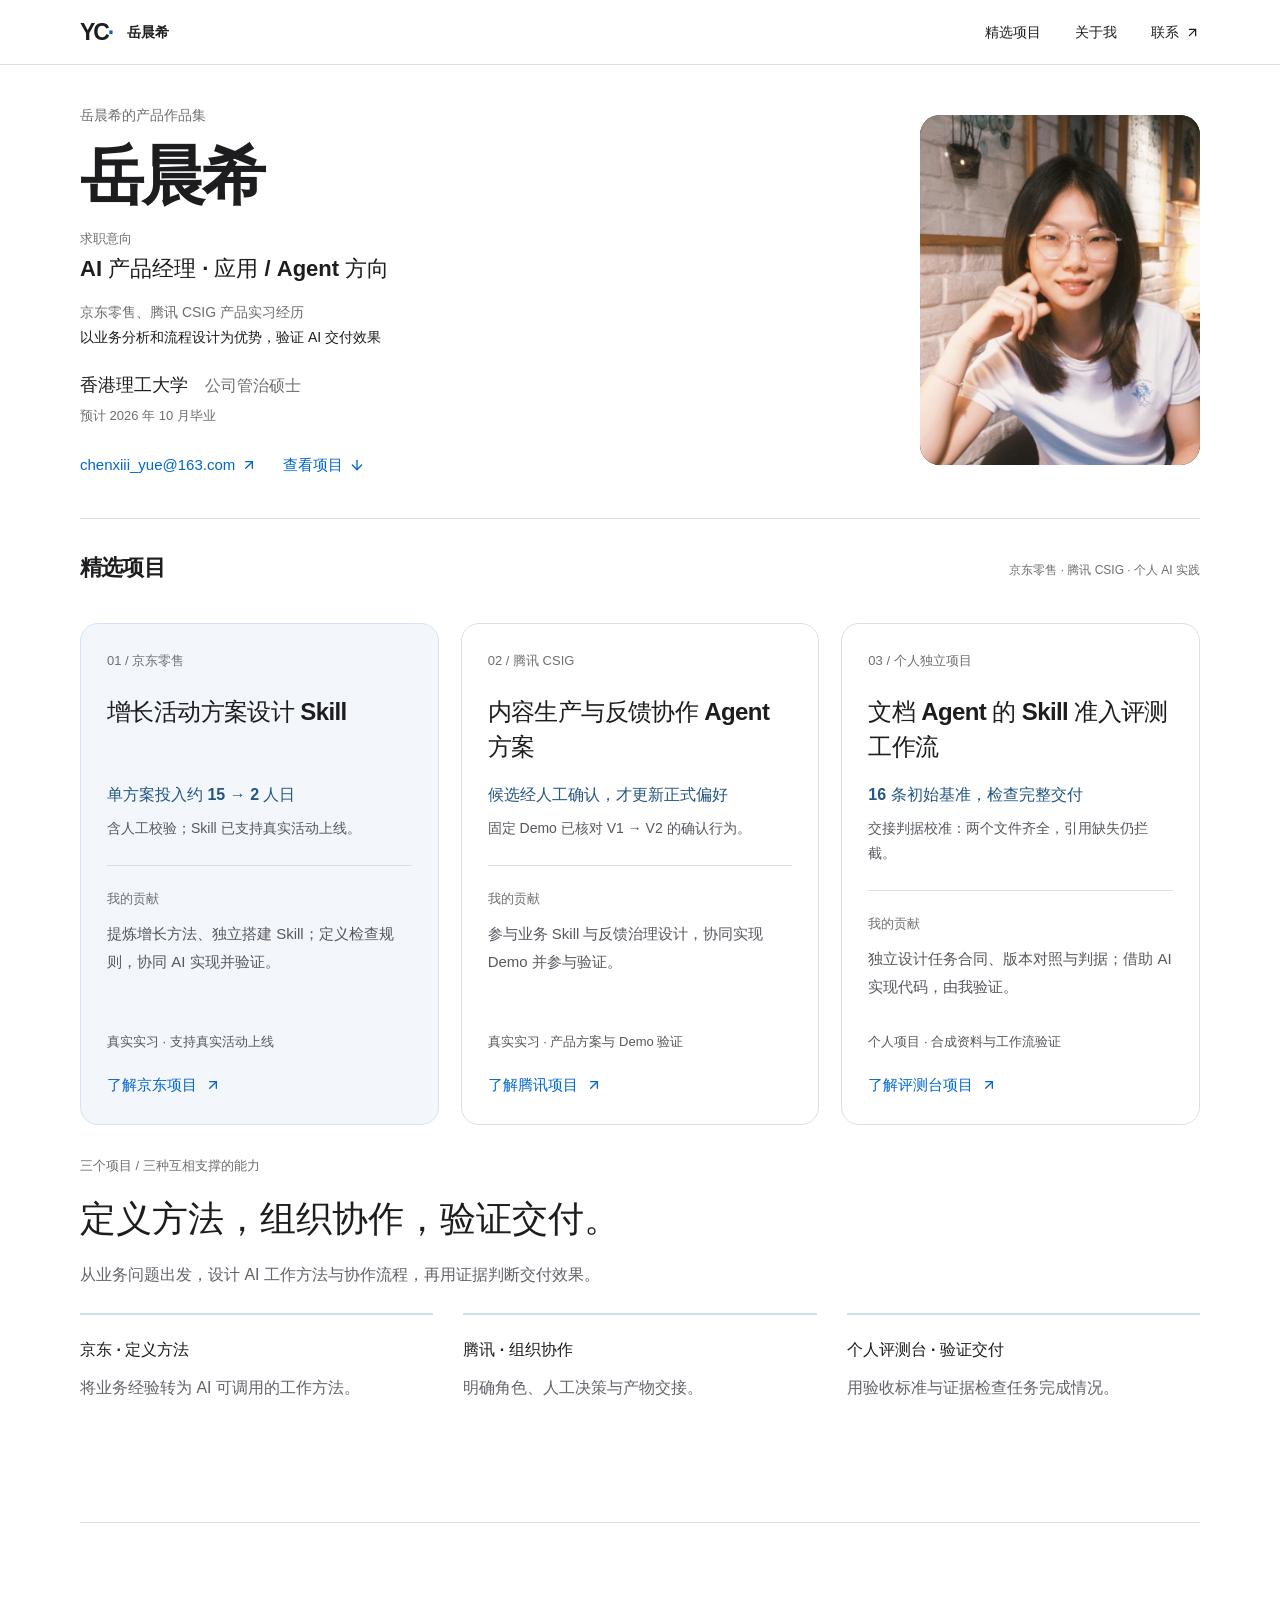
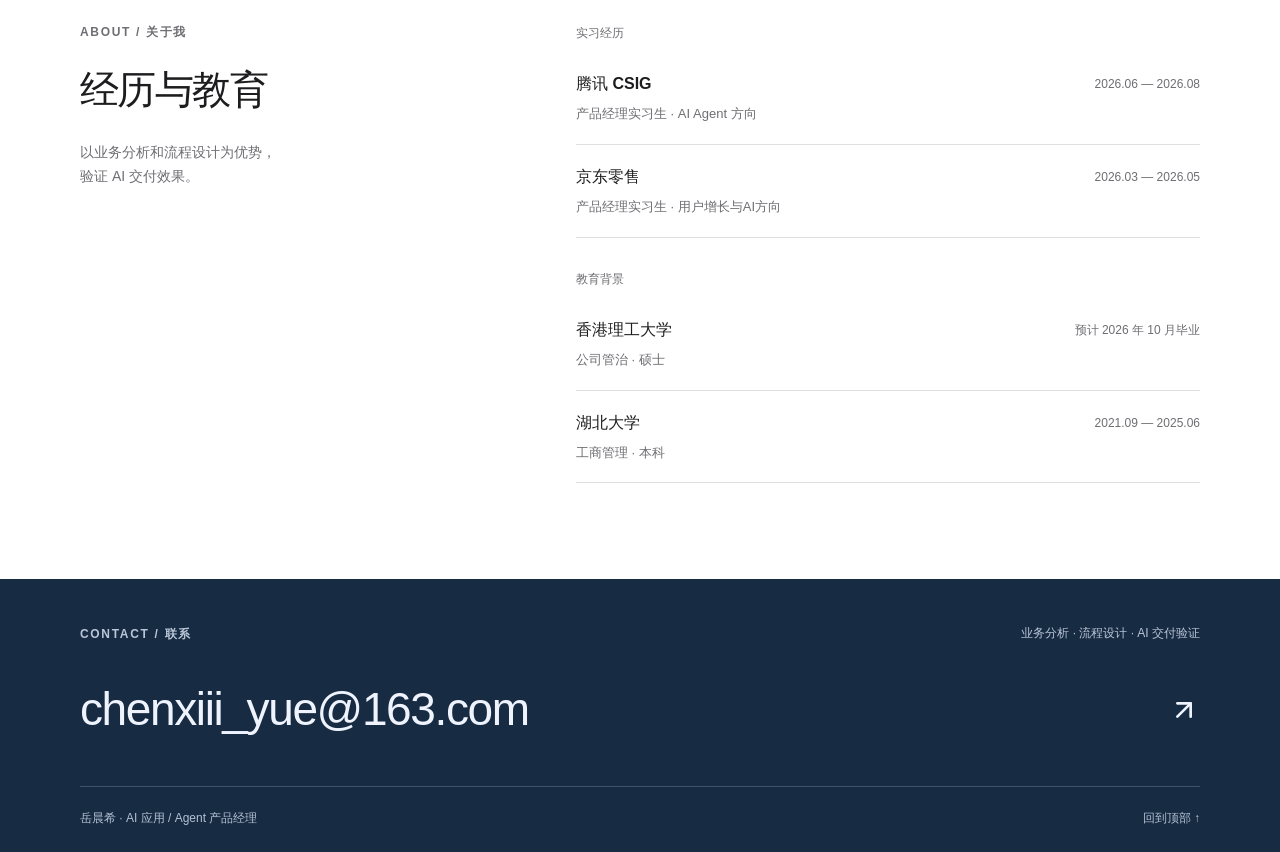
==== index.html @ f7e07795 "Publish approved static portfolio with portable detail routes" ====
<!DOCTYPE html><html lang="zh-CN"><head><meta charSet="utf-8"/><meta name="viewport" content="width=device-width, initial-scale=1"/><link rel="stylesheet" href="/_next/static/css/index.C0RLAd8f.css" data-rsc-css-href="/_next/static/css/index.C0RLAd8f.css" data-precedence="vite-rsc/importer-resources"/><link rel="stylesheet" href="/_next/static/css/portfolio-reading.C4_0T3sX.css" data-rsc-css-href="/_next/static/css/portfolio-reading.C4_0T3sX.css" data-precedence="vite-rsc/importer-resources"/><link rel="modulepreload" fetchPriority="low" href="/_next/static/chunks/index-vCFD4LxV.js"/><script src="/_next/static/chunks/rolldown-runtime-C60lm6uB.js" type="module" async=""></script><script src="/_next/static/chunks/framework-D_rUT4EX.js" type="module" async=""></script><link rel="modulepreload" href="/_next/static/chunks/layout-segment-context-JyeyTb1C.js" crossorigin=""/><link rel="modulepreload" href="/_next/static/chunks/Icon-COpRllaJ.js" crossorigin=""/><title>岳晨希 · AI 应用 / Agent 产品经理</title><meta name="description" content="以业务分析和流程设计为优势，验证 AI 交付效果。岳晨希的京东、腾讯实习与个人 AI 产品实践。"/><meta name="robots" content="noindex, nofollow"/><link rel="icon" href="/favicon.svg"/><script>Object.assign(((self[Symbol.for("vinext.navigationRuntime")]??={bootstrap:{routeManifest:null},functions:{}}).bootstrap.rsc??={rsc:[]}),{params:{},nav:{"pathname":"/","searchParams":[]}})</script><link rel="modulepreload" href="/_next/static/chunks/index-vCFD4LxV.js" />
</head><body><div id="top" class="tech-home"><a class="skip-link" href="#main">跳至正文</a><header class="site-header"><div class="shell header-inner"><a class="identity" href="/" aria-label="岳晨希，返回首页"><span class="identity-mark" aria-hidden="true">YC<span>·</span></span><span>岳晨希</span></a><nav aria-label="主导航"><a href="#projects">精选项目</a><a href="#about">关于我</a><a class="nav-contact" href="#contact">联系 <svg xmlns="http://www.w3.org/2000/svg" width="15" height="15" viewBox="0 0 24 24" fill="none" stroke="currentColor" stroke-width="2" stroke-linecap="round" stroke-linejoin="round" class="lucide lucide-arrow-up-right" aria-hidden="true"><path d="M7 7h10v10"></path><path d="M7 17 17 7"></path></svg></a></nav></div></header><main id="main"><section class="shell profile-hero" aria-label="个人信息与求职意向"><div class="profile-copy"><p class="profile-kicker">岳晨希的产品作品集</p><h1>岳晨希</h1><p class="profile-role"><span>求职意向</span>AI 产品经理 · 应用 / Agent 方向</p><p class="profile-proof">京东零售、腾讯 CSIG 产品实习经历<br/><strong>以业务分析和流程设计为优势，验证 AI 交付效果</strong></p><p class="profile-school">香港理工大学 <span>公司管治硕士</span></p><p class="profile-graduation">预计 2026 年 10 月毕业</p><div class="profile-contact"><a href="mailto:chenxiii_yue@163.com">chenxiii_yue@163.com <svg xmlns="http://www.w3.org/2000/svg" width="16" height="16" viewBox="0 0 24 24" fill="none" stroke="currentColor" stroke-width="2" stroke-linecap="round" stroke-linejoin="round" class="lucide lucide-arrow-up-right" aria-hidden="true"><path d="M7 7h10v10"></path><path d="M7 17 17 7"></path></svg></a><a href="#projects">查看项目 <svg xmlns="http://www.w3.org/2000/svg" width="16" height="16" viewBox="0 0 24 24" fill="none" stroke="currentColor" stroke-width="2" stroke-linecap="round" stroke-linejoin="round" class="lucide lucide-arrow-down" aria-hidden="true"><path d="M12 5v14"></path><path d="m19 12-7 7-7-7"></path></svg></a></div></div><figure class="profile-photo"><img src="/images/profile/yue-chenxi.jpg" alt="岳晨希的生活照" width="900" height="1200" fetchPriority="high" decoding="async"/></figure></section><section id="projects" class="shell projects-section" aria-labelledby="projects-title"><div class="section-heading"><h2 id="projects-title">精选项目</h2><span class="section-count">京东零售 · 腾讯 CSIG · 个人 AI 实践</span></div><div class="portfolio-projects"><a class="portfolio-project" href="/projects/jd" aria-label="了解京东项目"><p class="project-label">0<!-- -->1<!-- --> / <!-- -->京东零售</p><h3>增长活动方案设计 Skill</h3><p class="project-proof"><strong>单方案投入约 15 → 2 人日</strong><span>含人工校验；Skill 已支持真实活动上线。</span></p><div class="project-contribution"><span>我的贡献</span><p>提炼增长方法、独立搭建 Skill；定义检查规则，协同 AI 实现并验证。</p></div><p class="project-state">真实实习 · 支持真实活动上线</p><span class="project-link">了解京东项目<!-- --> <svg xmlns="http://www.w3.org/2000/svg" width="16" height="16" viewBox="0 0 24 24" fill="none" stroke="currentColor" stroke-width="2" stroke-linecap="round" stroke-linejoin="round" class="lucide lucide-arrow-up-right" aria-hidden="true"><path d="M7 7h10v10"></path><path d="M7 17 17 7"></path></svg></span></a><a class="portfolio-project" href="/projects/tencent" aria-label="了解腾讯项目"><p class="project-label">0<!-- -->2<!-- --> / <!-- -->腾讯 CSIG</p><h3>内容生产与反馈协作 Agent 方案</h3><p class="project-proof"><strong>候选经人工确认，才更新正式偏好</strong><span>固定 Demo 已核对 V1 → V2 的确认行为。</span></p><div class="project-contribution"><span>我的贡献</span><p>参与业务 Skill 与反馈治理设计，协同实现 Demo 并参与验证。</p></div><p class="project-state">真实实习 · 产品方案与 Demo 验证</p><span class="project-link">了解腾讯项目<!-- --> <svg xmlns="http://www.w3.org/2000/svg" width="16" height="16" viewBox="0 0 24 24" fill="none" stroke="currentColor" stroke-width="2" stroke-linecap="round" stroke-linejoin="round" class="lucide lucide-arrow-up-right" aria-hidden="true"><path d="M7 7h10v10"></path><path d="M7 17 17 7"></path></svg></span></a><a class="portfolio-project" href="/projects/evaluation" aria-label="了解评测台项目"><p class="project-label">0<!-- -->3<!-- --> / <!-- -->个人独立项目</p><h3>文档 Agent 的 Skill 准入评测工作流</h3><p class="project-proof"><strong>16 条初始基准，检查完整交付</strong><span>交接判据校准：两个文件齐全，引用缺失仍拦截。</span></p><div class="project-contribution"><span>我的贡献</span><p>独立设计任务合同、版本对照与判据；借助 AI 实现代码，由我验证。</p></div><p class="project-state">个人项目 · 合成资料与工作流验证</p><span class="project-link">了解评测台项目<!-- --> <svg xmlns="http://www.w3.org/2000/svg" width="16" height="16" viewBox="0 0 24 24" fill="none" stroke="currentColor" stroke-width="2" stroke-linecap="round" stroke-linejoin="round" class="lucide lucide-arrow-up-right" aria-hidden="true"><path d="M7 7h10v10"></path><path d="M7 17 17 7"></path></svg></span></a></div></section><section class="shell capability-loop" aria-labelledby="capability-title"><p class="small-label">三个项目 / 三种互相支撑的能力</p><h2 id="capability-title">定义方法，组织协作，验证交付。</h2><p class="capability-intro">从业务问题出发，设计 AI 工作方法与协作流程，再用证据判断交付效果。</p><div class="capability-summary"><p><strong>京东 · 定义方法</strong><span>将业务经验转为 AI 可调用的工作方法。</span></p><p><strong>腾讯 · 组织协作</strong><span>明确角色、人工决策与产物交接。</span></p><p><strong>个人评测台 · 验证交付</strong><span>用验收标准与证据检查任务完成情况。</span></p></div></section><section id="about" class="shell about-section" aria-labelledby="about-title"><div class="about-intro"><p class="eyebrow">ABOUT / 关于我</p><h2 id="about-title">经历与教育</h2><p>以业务分析和流程设计为优势，<br/>验证 AI 交付效果。</p></div><div class="about-records"><h3>实习经历</h3><div class="record"><div><strong>腾讯 CSIG</strong><p>产品经理实习生<!-- --> · <!-- -->AI Agent 方向</p></div><span>2026.06 — 2026.08</span></div><div class="record"><div><strong>京东零售</strong><p>产品经理实习生<!-- --> · <!-- -->用户增长与AI方向</p></div><span>2026.03 — 2026.05</span></div><h3 class="education-heading">教育背景</h3><div class="record"><div><strong>香港理工大学</strong><p>公司管治 · 硕士</p></div><span>预计 2026 年 10 月毕业</span></div><div class="record"><div><strong>湖北大学</strong><p>工商管理 · 本科</p></div><span>2021.09 — 2025.06</span></div></div></section></main><footer id="contact" class="contact-section"><div class="shell"><div class="contact-top"><p class="eyebrow">CONTACT / 联系</p><span>业务分析 · 流程设计 · AI 交付验证</span></div><a class="email-link" href="mailto:chenxiii_yue@163.com">chenxiii_yue@163.com<svg xmlns="http://www.w3.org/2000/svg" width="24" height="24" viewBox="0 0 24 24" fill="none" stroke="currentColor" stroke-width="2" stroke-linecap="round" stroke-linejoin="round" class="lucide lucide-arrow-up-right" aria-hidden="true"><path d="M7 7h10v10"></path><path d="M7 17 17 7"></path></svg></a><div class="footer-bottom"><span>岳晨希 · AI 应用 / Agent 产品经理</span><a href="#top">回到顶部 ↑</a></div></div></footer></div><script type="module" src="/_next/static/chunks/index-vCFD4LxV.js" id="_R_" async=""></script><script>((self[Symbol.for("vinext.navigationRuntime")]??={bootstrap:{routeManifest:null},functions:{}}).bootstrap.rsc??={rsc:[]}).rsc.push("0:{\"page:/\":\"$L1\",\"layout:/\":\"$L2\",\"route:/\":\"$L3\",\"__route\":\"route:/\",\"__interceptionContext\":null,\"__layoutIds\":[\"layout:/\"],\"__rootLayout\":\"/\",\"__bfcacheSegmentIdentities\":{\"layout:/\":\"[\\\"layout\\\",\\\"layout:/\\\",\\\"root-boundary:/\\\",\\\"\\\"]\",\"page:/\":\"[\\\"page\\\",\\\"page:/\\\",\\\"root-boundary:/\\\",\\\"\\\"]\"},\"__srcPage\":[\"page\"],\"__layoutFlags\":{\"layout:/\":\"s\"},\"__artifactCompatibility\":{\"schemaVersion\":1,\"graphVersion\":\"app-route-graph:1177fd80f83fa7b0\",\"deploymentVersion\":\"8b08b40b-f7f9-4e8e-9a9d-88ec9729c0cb\",\"appElementsSchemaVersion\":1,\"rscPayloadSchemaVersion\":1,\"rootBoundaryId\":\"/\",\"renderEpoch\":null}}\n")</script><script>((self[Symbol.for("vinext.navigationRuntime")]??={bootstrap:{routeManifest:null},functions:{}}).bootstrap.rsc??={rsc:[]}).rsc.push("4:I[\"c5beb10df826\",[],\"Children\",1]\n")</script><script>((self[Symbol.for("vinext.navigationRuntime")]??={bootstrap:{routeManifest:null},functions:{}}).bootstrap.rsc??={rsc:[]}).rsc.push("5:I[\"0dc7e6a5ccb2\",[],\"GlobalErrorBoundary\",1]\n")</script><script>((self[Symbol.for("vinext.navigationRuntime")]??={bootstrap:{routeManifest:null},functions:{}}).bootstrap.rsc??={rsc:[]}).rsc.push("6:I[\"610eead2fe97\",[],\"default\",1]\n")</script><script>((self[Symbol.for("vinext.navigationRuntime")]??={bootstrap:{routeManifest:null},functions:{}}).bootstrap.rsc??={rsc:[]}).rsc.push("7:I[\"0dc7e6a5ccb2\",[],\"ErrorBoundary\",1]\n")</script><script>((self[Symbol.for("vinext.navigationRuntime")]??={bootstrap:{routeManifest:null},functions:{}}).bootstrap.rsc??={rsc:[]}).rsc.push("8:I[\"8c444080ebb8\",[],\"LayoutSegmentProvider\",1]\n")</script><script>((self[Symbol.for("vinext.navigationRuntime")]??={bootstrap:{routeManifest:null},functions:{}}).bootstrap.rsc??={rsc:[]}).rsc.push("9:I[\"c5beb10df826\",[],\"Slot\",1]\n")</script><script>((self[Symbol.for("vinext.navigationRuntime")]??={bootstrap:{routeManifest:null},functions:{}}).bootstrap.rsc??={rsc:[]}).rsc.push("a:I[\"0dc7e6a5ccb2\",[],\"NotFoundBoundary\",1]\n")</script><script>((self[Symbol.for("vinext.navigationRuntime")]??={bootstrap:{routeManifest:null},functions:{}}).bootstrap.rsc??={rsc:[]}).rsc.push("b:I[\"066132fd2803\",[],\"default\",1]\n")</script><script>((self[Symbol.for("vinext.navigationRuntime")]??={bootstrap:{routeManifest:null},functions:{}}).bootstrap.rsc??={rsc:[]}).rsc.push("c:I[\"40fe166cc87b\",[],\"AppRouterScrollTarget\",1]\n")</script><script>((self[Symbol.for("vinext.navigationRuntime")]??={bootstrap:{routeManifest:null},functions:{}}).bootstrap.rsc??={rsc:[]}).rsc.push("d:I[\"0dc7e6a5ccb2\",[],\"RedirectBoundary\",1]\n")</script><script>((self[Symbol.for("vinext.navigationRuntime")]??={bootstrap:{routeManifest:null},functions:{}}).bootstrap.rsc??={rsc:[]}).rsc.push(":HL[\"/_next/static/css/index.C0RLAd8f.css\",\"style\"     ]\n")</script><script>((self[Symbol.for("vinext.navigationRuntime")]??={bootstrap:{routeManifest:null},functions:{}}).bootstrap.rsc??={rsc:[]}).rsc.push("2:[[[\"$\",\"link\",\"css:/_next/static/css/index.C0RLAd8f.css\",{\"rel\":\"stylesheet\",\"precedence\":\"vite-rsc/importer-resources\",\"href\":\"/_next/static/css/index.C0RLAd8f.css\",\"data-rsc-css-href\":\"/_next/static/css/index.C0RLAd8f.css\"}],\"$undefined\"],[\"$\",\"html\",null,{\"lang\":\"zh-CN\",\"children\":[\"$\",\"body\",null,{\"children\":[\"$\",\"$L4\",null,{}]}]}]]\n")</script><script>((self[Symbol.for("vinext.navigationRuntime")]??={bootstrap:{routeManifest:null},functions:{}}).bootstrap.rsc??={rsc:[]}).rsc.push("3:[[[\"$\",\"meta\",null,{\"charSet\":\"utf-8\"}],[[\"$\",\"title\",\"0\",{\"children\":\"岳晨希 · AI 应用 / Agent 产品经理\"}],[\"$\",\"meta\",\"1\",{\"name\":\"description\",\"content\":\"以业务分析和流程设计为优势，验证 AI 交付效果。岳晨希的京东、腾讯实习与个人 AI 产品实践。\"}],[\"$\",\"meta\",\"2\",{\"name\":\"robots\",\"content\":\"noindex, nofollow\"}],[\"$\",\"link\",\"3\",{\"data-vinext-streamed-icon\":\"$undefined\",\"rel\":\"icon\",\"href\":\"/favicon.svg\",\"type\":\"$undefined\",\"sizes\":\"$undefined\",\"color\":\"$undefined\",\"media\":\"$undefined\",\"fetchPriority\":\"$undefined\"}]],[[\"$\",\"meta\",\"0\",{\"name\":\"viewport\",\"content\":\"width=device-width, initial-scale=1\"}]]],[\"$\",\"$L5\",null,{\"fallback\":\"$6\",\"children\":[\"$\",\"$L7\",null,{\"fallback\":\"$6\",\"children\":[\"$\",\"$L8\",null,{\"providerId\":\"layout:/\",\"segmentMap\":{\"children\":[]},\"children\":[\"$\",\"$L9\",null,{\"id\":\"layout:/\",\"parallelSlots\":\"$undefined\",\"children\":[\"$\",\"$La\",null,{\"resetKey\":\"\",\"fallback\":[[[\"$\",\"a\",null,{\"className\":\"skip-link\",\"href\":\"#main\",\"children\":\"跳至正文\"}],[\"$\",\"header\",null,{\"className\":\"site-header\",\"children\":[\"$\",\"div\",null,{\"className\":\"shell header-inner\",\"children\":[[\"$\",\"a\",null,{\"className\":\"identity\",\"href\":\"/\",\"aria-label\":\"岳晨希，返回首页\",\"children\":[[\"$\",\"span\",null,{\"className\":\"identity-mark\",\"aria-hidden\":\"true\",\"children\":[\"YC\",[\"$\",\"span\",null,{\"children\":\"·\"}]]}],[\"$\",\"span\",null,{\"children\":\"岳晨希\"}]]}],[\"$\",\"nav\",null,{\"aria-label\":\"主导航\",\"children\":[[\"$\",\"a\",null,{\"href\":\"/#projects\",\"children\":\"精选项目\"}],[\"$\",\"a\",null,{\"href\":\"/#about\",\"children\":\"关于我\"}],[\"$\",\"a\",null,{\"className\":\"nav-contact\",\"href\":\"/#contact\",\"children\":[\"联系 \",[\"$\",\"$Lb\",null,{\"ref\":\"$undefined\",\"iconNode\":[[\"path\",{\"d\":\"M7 7h10v10\",\"key\":\"1tivn9\"}],[\"path\",{\"d\":\"M7 17 17 7\",\"key\":\"1vkiza\"}]],\"className\":\"lucide-arrow-up-right\",\"size\":15,\"aria-hidden\":\"true\"}]]}]]}]]}]}]],[\"$\",\"main\",null,{\"id\":\"main\",\"className\":\"shell not-found\",\"children\":[[\"$\",\"p\",null,{\"className\":\"eyebrow\",\"children\":\"404\"}],[\"$\",\"h1\",null,{\"children\":\"这个页面不存在。\"}],[\"$\",\"a\",null,{\"className\":\"primary-link\",\"href\":\"/\",\"children\":\"返回首页 →\"}]]}]],\"children\":[\"$\",\"$La\",null,{\"resetKey\":\"\",\"fallback\":[[[\"$\",\"a\",null,{\"className\":\"skip-link\",\"href\":\"#main\",\"children\":\"跳至正文\"}],[\"$\",\"header\",null,{\"className\":\"site-header\",\"children\":[\"$\",\"div\",null,{\"className\":\"shell header-inner\",\"children\":[[\"$\",\"a\",null,{\"className\":\"identity\",\"href\":\"/\",\"aria-label\":\"岳晨希，返回首页\",\"children\":[[\"$\",\"span\",null,{\"className\":\"identity-mark\",\"aria-hidden\":\"true\",\"children\":[\"YC\",[\"$\",\"span\",null,{\"children\":\"·\"}]]}],[\"$\",\"span\",null,{\"children\":\"岳晨希\"}]]}],[\"$\",\"nav\",null,{\"aria-label\":\"主导航\",\"children\":[[\"$\",\"a\",null,{\"href\":\"/#projects\",\"children\":\"精选项目\"}],[\"$\",\"a\",null,{\"href\":\"/#about\",\"children\":\"关于我\"}],[\"$\",\"a\",null,{\"className\":\"nav-contact\",\"href\":\"/#contact\",\"children\":[\"联系 \",[\"$\",\"$Lb\",null,{\"ref\":\"$undefined\",\"iconNode\":\"$3:1:props:children:props:children:props:children:props:children:props:fallback:0:1:props:children:props:children:1:props:children:2:props:children:1:props:iconNode\",\"className\":\"lucide-arrow-up-right\",\"size\":15,\"aria-hidden\":\"true\"}]]}]]}]]}]}]],[\"$\",\"main\",null,{\"id\":\"main\",\"className\":\"shell not-found\",\"children\":[[\"$\",\"p\",null,{\"className\":\"eyebrow\",\"children\":\"404\"}],[\"$\",\"h1\",null,{\"children\":\"这个页面不存在。\"}],[\"$\",\"a\",null,{\"className\":\"primary-link\",\"href\":\"/\",\"children\":\"返回首页 →\"}]]}]],\"children\":[\"$\",\"$Lc\",null,{\"children\":[\"$\",\"$Ld\",null,{\"children\":[[\"$\",\"$L8\",null,{\"providerId\":\"page:/\",\"segmentMap\":{\"children\":[\"__PAGE__\"]},\"children\":[\"$\",\"$L9\",null,{\"id\":\"page:/\"}]}],null]}]}]}]}]}]}]}]}],null,null]\n")</script><script>((self[Symbol.for("vinext.navigationRuntime")]??={bootstrap:{routeManifest:null},functions:{}}).bootstrap.rsc??={rsc:[]}).rsc.push(":HL[\"/_next/static/css/portfolio-reading.C4_0T3sX.css\",\"style\"     ]\n")</script><script>((self[Symbol.for("vinext.navigationRuntime")]??={bootstrap:{routeManifest:null},functions:{}}).bootstrap.rsc??={rsc:[]}).rsc.push(":HL[\"/images/profile/yue-chenxi.jpg\",\"image\",{\"fetchPriority\":\"high\"}]\n")</script><script>((self[Symbol.for("vinext.navigationRuntime")]??={bootstrap:{routeManifest:null},functions:{}}).bootstrap.rsc??={rsc:[]}).rsc.push("1:[[[\"$\",\"link\",\"css:/_next/static/css/index.C0RLAd8f.css\",{\"rel\":\"stylesheet\",\"precedence\":\"vite-rsc/importer-resources\",\"href\":\"/_next/static/css/index.C0RLAd8f.css\",\"data-rsc-css-href\":\"/_next/static/css/index.C0RLAd8f.css\"}],[\"$\",\"link\",\"css:/_next/static/css/portfolio-reading.C4_0T3sX.css\",{\"rel\":\"stylesheet\",\"precedence\":\"vite-rsc/importer-resources\",\"href\":\"/_next/static/css/portfolio-reading.C4_0T3sX.css\",\"data-rsc-css-href\":\"/_next/static/css/portfolio-reading.C4_0T3sX.css\"}],\"$undefined\"],[\"$\",\"div\",null,{\"id\":\"top\",\"className\":\"tech-home\",\"children\":[[[\"$\",\"a\",null,{\"className\":\"skip-link\",\"href\":\"#main\",\"children\":\"跳至正文\"}],[\"$\",\"header\",null,{\"className\":\"site-header\",\"children\":[\"$\",\"div\",null,{\"className\":\"shell header-inner\",\"children\":[[\"$\",\"a\",null,{\"className\":\"identity\",\"href\":\"/\",\"aria-label\":\"岳晨希，返回首页\",\"children\":[[\"$\",\"span\",null,{\"className\":\"identity-mark\",\"aria-hidden\":\"true\",\"children\":[\"YC\",[\"$\",\"span\",null,{\"children\":\"·\"}]]}],[\"$\",\"span\",null,{\"children\":\"岳晨希\"}]]}],[\"$\",\"nav\",null,{\"aria-label\":\"主导航\",\"children\":[[\"$\",\"a\",null,{\"href\":\"#projects\",\"children\":\"精选项目\"}],[\"$\",\"a\",null,{\"href\":\"#about\",\"children\":\"关于我\"}],[\"$\",\"a\",null,{\"className\":\"nav-contact\",\"href\":\"#contact\",\"children\":[\"联系 \",[\"$\",\"$Lb\",null,{\"ref\":\"$undefined\",\"iconNode\":\"$3:1:props:children:props:children:props:children:props:children:props:fallback:0:1:props:children:props:children:1:props:children:2:props:children:1:props:iconNode\",\"className\":\"lucide-arrow-up-right\",\"size\":15,\"aria-hidden\":\"true\"}]]}]]}]]}]}]],[\"$\",\"main\",null,{\"id\":\"main\",\"children\":[[\"$\",\"section\",null,{\"className\":\"shell profile-hero\",\"aria-label\":\"个人信息与求职意向\",\"children\":[[\"$\",\"div\",null,{\"className\":\"profile-copy\",\"children\":[[\"$\",\"p\",null,{\"className\":\"profile-kicker\",\"children\":\"岳晨希的产品作品集\"}],[\"$\",\"h1\",null,{\"children\":\"岳晨希\"}],[\"$\",\"p\",null,{\"className\":\"profile-role\",\"children\":[[\"$\",\"span\",null,{\"children\":\"求职意向\"}],\"AI 产品经理 · 应用 / Agent 方向\"]}],[\"$\",\"p\",null,{\"className\":\"profile-proof\",\"children\":[\"京东零售、腾讯 CSIG 产品实习经历\",[\"$\",\"br\",null,{}],[\"$\",\"strong\",null,{\"children\":\"以业务分析和流程设计为优势，验证 AI 交付效果\"}]]}],[\"$\",\"p\",null,{\"className\":\"profile-school\",\"children\":[\"香港理工大学 \",[\"$\",\"span\",null,{\"children\":\"公司管治硕士\"}]]}],[\"$\",\"p\",null,{\"className\":\"profile-graduation\",\"children\":\"预计 2026 年 10 月毕业\"}],[\"$\",\"div\",null,{\"className\":\"profile-contact\",\"children\":[[\"$\",\"a\",null,{\"href\":\"mailto:chenxiii_yue@163.com\",\"children\":[\"chenxiii_yue@163.com \",[\"$\",\"$Lb\",null,{\"ref\":\"$undefined\",\"iconNode\":\"$3:1:props:children:props:children:props:children:props:children:props:fallback:0:1:props:children:props:children:1:props:children:2:props:children:1:props:iconNode\",\"className\":\"lucide-arrow-up-right\",\"size\":16,\"aria-hidden\":\"true\"}]]}],[\"$\",\"a\",null,{\"href\":\"#projects\",\"children\":[\"查看项目 \",[\"$\",\"$Lb\",null,{\"ref\":\"$undefined\",\"iconNode\":[[\"path\",{\"d\":\"M12 5v14\",\"key\":\"s699le\"}],[\"path\",{\"d\":\"m19 12-7 7-7-7\",\"key\":\"1idqje\"}]],\"className\":\"lucide-arrow-down\",\"size\":16,\"aria-hidden\":\"true\"}]]}]]}]]}],[\"$\",\"figure\",null,{\"className\":\"profile-photo\",\"children\":[\"$\",\"img\",null,{\"src\":\"/images/profile/yue-chenxi.jpg\",\"alt\":\"岳晨希的生活照\",\"width\":900,\"height\":1200,\"fetchPriority\":\"high\",\"decoding\":\"async\"}]}]]}],[\"$\",\"section\",null,{\"id\":\"projects\",\"className\":\"shell projects-section\",\"aria-labelledby\":\"projects-title\",\"children\":[[\"$\",\"div\",null,{\"className\":\"section-heading\",\"children\":[[\"$\",\"h2\",null,{\"id\":\"projects-title\",\"children\":\"精选项目\"}],[\"$\",\"span\",null,{\"className\":\"section-count\",\"children\":\"京东零售 · 腾讯 CSIG · 个人 AI 实践\"}]]}],[\"$\",\"div\",null,{\"className\":\"portfolio-projects\",\"children\":[[\"$\",\"a\",\"/projects/jd\",{\"className\":\"portfolio-project\",\"href\":\"/projects/jd\",\"aria-label\":\"了解京东项目\",\"children\":[[\"$\",\"p\",null,{\"className\":\"project-label\",\"children\":[\"0\",1,\" / \",\"京东零售\"]}],[\"$\",\"h3\",null,{\"children\":\"增长活动方案设计 Skill\"}],[\"$\",\"p\",null,{\"className\":\"project-proof\",\"children\":[[\"$\",\"strong\",null,{\"children\":\"单方案投入约 15 → 2 人日\"}],[\"$\",\"span\",null,{\"children\":\"含人工校验；Skill 已支持真实活动上线。\"}]]}],[\"$\",\"div\",null,{\"className\":\"project-contribution\",\"children\":[[\"$\",\"span\",null,{\"children\":\"我的贡献\"}],[\"$\",\"p\",null,{\"children\":\"提炼增长方法、独立搭建 Skill；定义检查规则，协同 AI 实现并验证。\"}]]}],[\"$\",\"p\",null,{\"className\":\"project-state\",\"children\":\"真实实习 · 支持真实活动上线\"}],[\"$\",\"span\",null,{\"className\":\"project-link\",\"children\":[\"了解京东项目\",\" \",[\"$\",\"$Lb\",null,{\"ref\":\"$undefined\",\"iconNode\":\"$3:1:props:children:props:children:props:children:props:children:props:fallback:0:1:props:children:props:children:1:props:children:2:props:children:1:props:iconNode\",\"className\":\"lucide-arrow-up-right\",\"size\":16,\"aria-hidden\":\"true\"}]]}]]}],[\"$\",\"a\",\"/projects/tencent\",{\"className\":\"portfolio-project\",\"href\":\"/projects/tencent\",\"aria-label\":\"了解腾讯项目\",\"children\":[[\"$\",\"p\",null,{\"className\":\"project-label\",\"children\":[\"0\",2,\" / \",\"腾讯 CSIG\"]}],[\"$\",\"h3\",null,{\"children\":\"内容生产与反馈协作 Agent 方案\"}],[\"$\",\"p\",null,{\"className\":\"project-proof\",\"children\":[[\"$\",\"strong\",null,{\"children\":\"候选经人工确认，才更新正式偏好\"}],[\"$\",\"span\",null,{\"children\":\"固定 Demo 已核对 V1 → V2 的确认行为。\"}]]}],[\"$\",\"div\",null,{\"className\":\"project-contribution\",\"children\":[[\"$\",\"span\",null,{\"children\":\"我的贡献\"}],[\"$\",\"p\",null,{\"children\":\"参与业务 Skill 与反馈治理设计，协同实现 Demo 并参与验证。\"}]]}],[\"$\",\"p\",null,{\"className\":\"project-state\",\"children\":\"真实实习 · 产品方案与 Demo 验证\"}],[\"$\",\"span\",null,{\"className\":\"project-link\",\"children\":[\"了解腾讯项目\",\" \",\"$Le\"]}]]}],\"$Lf\"]}]]}],\"$L10\",\"$L11\"]}],\"$L12\"]}]]\n")</script><script>((self[Symbol.for("vinext.navigationRuntime")]??={bootstrap:{routeManifest:null},functions:{}}).bootstrap.rsc??={rsc:[]}).rsc.push("e:[\"$\",\"$Lb\",null,{\"ref\":\"$undefined\",\"iconNode\":\"$3:1:props:children:props:children:props:children:props:children:props:fallback:0:1:props:children:props:children:1:props:children:2:props:children:1:props:iconNode\",\"className\":\"lucide-arrow-up-right\",\"size\":16,\"aria-hidden\":\"true\"}]\n")</script><script>((self[Symbol.for("vinext.navigationRuntime")]??={bootstrap:{routeManifest:null},functions:{}}).bootstrap.rsc??={rsc:[]}).rsc.push("f:[\"$\",\"a\",\"/projects/evaluation\",{\"className\":\"portfolio-project\",\"href\":\"/projects/evaluation\",\"aria-label\":\"了解评测台项目\",\"children\":[[\"$\",\"p\",null,{\"className\":\"project-label\",\"children\":[\"0\",3,\" / \",\"个人独立项目\"]}],[\"$\",\"h3\",null,{\"children\":\"文档 Agent 的 Skill 准入评测工作流\"}],[\"$\",\"p\",null,{\"className\":\"project-proof\",\"children\":[[\"$\",\"strong\",null,{\"children\":\"16 条初始基准，检查完整交付\"}],[\"$\",\"span\",null,{\"children\":\"交接判据校准：两个文件齐全，引用缺失仍拦截。\"}]]}],[\"$\",\"div\",null,{\"className\":\"project-contribution\",\"children\":[[\"$\",\"span\",null,{\"children\":\"我的贡献\"}],[\"$\",\"p\",null,{\"children\":\"独立设计任务合同、版本对照与判据；借助 AI 实现代码，由我验证。\"}]]}],[\"$\",\"p\",null,{\"className\":\"project-state\",\"children\":\"个人项目 · 合成资料与工作流验证\"}],[\"$\",\"span\",null,{\"className\":\"project-link\",\"children\":[\"了解评测台项目\",\" \",[\"$\",\"$Lb\",null,{\"ref\":\"$undefined\",\"iconNode\":\"$3:1:props:children:props:children:props:children:props:children:props:fallback:0:1:props:children:props:children:1:props:children:2:props:children:1:props:iconNode\",\"className\":\"lucide-arrow-up-right\",\"size\":16,\"aria-hidden\":\"true\"}]]}]]}]\n")</script><script>((self[Symbol.for("vinext.navigationRuntime")]??={bootstrap:{routeManifest:null},functions:{}}).bootstrap.rsc??={rsc:[]}).rsc.push("10:[\"$\",\"section\",null,{\"className\":\"shell capability-loop\",\"aria-labelledby\":\"capability-title\",\"children\":[[\"$\",\"p\",null,{\"className\":\"small-label\",\"children\":\"三个项目 / 三种互相支撑的能力\"}],[\"$\",\"h2\",null,{\"id\":\"capability-title\",\"children\":\"定义方法，组织协作，验证交付。\"}],[\"$\",\"p\",null,{\"className\":\"capability-intro\",\"children\":\"从业务问题出发，设计 AI 工作方法与协作流程，再用证据判断交付效果。\"}],[\"$\",\"div\",null,{\"className\":\"capability-summary\",\"children\":[[\"$\",\"p\",null,{\"children\":[[\"$\",\"strong\",null,{\"children\":\"京东 · 定义方法\"}],[\"$\",\"span\",null,{\"children\":\"将业务经验转为 AI 可调用的工作方法。\"}]]}],[\"$\",\"p\",null,{\"children\":[[\"$\",\"strong\",null,{\"children\":\"腾讯 · 组织协作\"}],[\"$\",\"span\",null,{\"children\":\"明确角色、人工决策与产物交接。\"}]]}],[\"$\",\"p\",null,{\"children\":[[\"$\",\"strong\",null,{\"children\":\"个人评测台 · 验证交付\"}],[\"$\",\"span\",null,{\"children\":\"用验收标准与证据检查任务完成情况。\"}]]}]]}]]}]\n")</script><script>((self[Symbol.for("vinext.navigationRuntime")]??={bootstrap:{routeManifest:null},functions:{}}).bootstrap.rsc??={rsc:[]}).rsc.push("11:[\"$\",\"section\",null,{\"id\":\"about\",\"className\":\"shell about-section\",\"aria-labelledby\":\"about-title\",\"children\":[[\"$\",\"div\",null,{\"className\":\"about-intro\",\"children\":[[\"$\",\"p\",null,{\"className\":\"eyebrow\",\"children\":\"ABOUT / 关于我\"}],[\"$\",\"h2\",null,{\"id\":\"about-title\",\"children\":\"经历与教育\"}],[\"$\",\"p\",null,{\"children\":[\"以业务分析和流程设计为优势，\",[\"$\",\"br\",null,{}],\"验证 AI 交付效果。\"]}]]}],[\"$\",\"div\",null,{\"className\":\"about-records\",\"children\":[[\"$\",\"h3\",null,{\"children\":\"实习经历\"}],[[\"$\",\"div\",\"腾讯 CSIG\",{\"className\":\"record\",\"children\":[[\"$\",\"div\",null,{\"children\":[[\"$\",\"strong\",null,{\"children\":\"腾讯 CSIG\"}],[\"$\",\"p\",null,{\"children\":[\"产品经理实习生\",\" · \",\"AI Agent 方向\"]}]]}],[\"$\",\"span\",null,{\"children\":\"2026.06 — 2026.08\"}]]}],[\"$\",\"div\",\"京东零售\",{\"className\":\"record\",\"children\":[[\"$\",\"div\",null,{\"children\":[[\"$\",\"strong\",null,{\"children\":\"京东零售\"}],[\"$\",\"p\",null,{\"children\":[\"产品经理实习生\",\" · \",\"用户增长与AI方向\"]}]]}],[\"$\",\"span\",null,{\"children\":\"2026.03 — 2026.05\"}]]}]],[\"$\",\"h3\",null,{\"className\":\"education-heading\",\"children\":\"教育背景\"}],[\"$\",\"div\",null,{\"className\":\"record\",\"children\":[[\"$\",\"div\",null,{\"children\":[[\"$\",\"strong\",null,{\"children\":\"香港理工大学\"}],[\"$\",\"p\",null,{\"children\":\"公司管治 · 硕士\"}]]}],[\"$\",\"span\",null,{\"children\":\"预计 2026 年 10 月毕业\"}]]}],[\"$\",\"div\",null,{\"className\":\"record\",\"children\":[[\"$\",\"div\",null,{\"children\":[[\"$\",\"strong\",null,{\"children\":\"湖北大学\"}],[\"$\",\"p\",null,{\"children\":\"工商管理 · 本科\"}]]}],[\"$\",\"span\",null,{\"children\":\"2021.09 — 2025.06\"}]]}]]}]]}]\n")</script><script>((self[Symbol.for("vinext.navigationRuntime")]??={bootstrap:{routeManifest:null},functions:{}}).bootstrap.rsc??={rsc:[]}).rsc.push("12:[\"$\",\"footer\",null,{\"id\":\"contact\",\"className\":\"contact-section\",\"children\":[\"$\",\"div\",null,{\"className\":\"shell\",\"children\":[[\"$\",\"div\",null,{\"className\":\"contact-top\",\"children\":[[\"$\",\"p\",null,{\"className\":\"eyebrow\",\"children\":\"CONTACT / 联系\"}],[\"$\",\"span\",null,{\"children\":\"业务分析 · 流程设计 · AI 交付验证\"}]]}],[\"$\",\"a\",null,{\"className\":\"email-link\",\"href\":\"mailto:chenxiii_yue@163.com\",\"children\":[\"chenxiii_yue@163.com\",[\"$\",\"$Lb\",null,{\"ref\":\"$undefined\",\"iconNode\":\"$3:1:props:children:props:children:props:children:props:children:props:fallback:0:1:props:children:props:children:1:props:children:2:props:children:1:props:iconNode\",\"className\":\"lucide-arrow-up-right\",\"aria-hidden\":\"true\"}]]}],[\"$\",\"div\",null,{\"className\":\"footer-bottom\",\"children\":[[\"$\",\"span\",null,{\"children\":\"岳晨希 · AI 应用 / Agent 产品经理\"}],[\"$\",\"a\",null,{\"href\":\"#top\",\"children\":\"回到顶部 ↑\"}]]}]]}]}]\n")</script><script>Object.assign(((self[Symbol.for("vinext.navigationRuntime")]??={bootstrap:{routeManifest:null},functions:{}}).bootstrap.rsc??={rsc:[]}),{"initialCacheKind":"static"});((self[Symbol.for("vinext.navigationRuntime")]??={bootstrap:{routeManifest:null},functions:{}}).bootstrap.rsc??={rsc:[]}).done=true</script></body></html>
---- _next/static/css/portfolio-reading.C4_0T3sX.css ----
.tech-home{--ink:#1d1d1f;--soft:#6e6e73;--blue:#06c;--line:#dedee3;--foreground:#1d1d1f;--background:#fff;--primary:#06c;--secondary:#f5f5f7;--muted:#f5f5f7;--muted-foreground:#6e6e73;--border:#dedee3;color:var(--ink);background:#fff}.tech-home .shell{width:min(1120px,100% - 96px)}.tech-home .site-header{background:#fffffff0}.tech-home .header-inner{height:64px}.tech-home .identity-mark{font-size:23px}.tech-home .identity{font-size:14px}.profile-hero{grid-template-columns:1fr 280px;align-items:center;gap:70px;padding:46px 0 54px;display:grid}.profile-kicker{color:var(--soft);font-size:14px}.profile-copy h1{letter-spacing:-.05em;margin-top:12px;font-size:64px;font-weight:650;line-height:1.15}.profile-role{margin-top:16px;font-size:24px;font-weight:550;line-height:1.5}.profile-role>span{color:var(--soft);margin-bottom:3px;font-size:13px;font-weight:400;display:block}.profile-school{margin-top:19px;font-size:18px;font-weight:550}.profile-school>span{color:var(--soft);margin-left:12px;font-size:16px;font-weight:400}.profile-graduation{color:var(--soft);margin-top:3px;font-size:13px}.profile-point{color:var(--soft);margin-top:21px;font-size:16px;line-height:1.8}.profile-contact{flex-wrap:wrap;align-items:center;gap:26px;margin-top:24px;display:flex}.profile-contact a{color:var(--blue);align-items:center;gap:6px;font-size:15px;display:inline-flex}.profile-contact a:hover,.jd-product-actions>a:last-child:hover{text-decoration:underline}.profile-photo{aspect-ratio:4/5;background:#17202a;border-radius:20px;position:relative;overflow:hidden}.profile-photo>img{width:137.409%;max-width:none;height:auto;position:absolute;top:-14.545%;left:-18.182%}.tech-home .projects-section{border-top:1px solid var(--line);padding-top:30px}.tech-home .section-heading{margin-bottom:36px}.tech-home .section-heading h2{margin:0;font-size:22px;font-weight:600}.tech-home .section-count{font-family:inherit;font-size:12px}.jd-product-heading{text-align:center;padding:14px 0 35px}.jd-product-heading>p:first-child{font-size:14px;font-weight:550}.jd-product-heading>p:first-child>span{color:var(--soft);margin-top:5px;font-size:12px;font-weight:400;display:block}.jd-product-heading h3{letter-spacing:-.045em;margin-top:25px;font-size:clamp(28px,3.8vw,48px);font-weight:620;line-height:1.3}.jd-product-heading h3 span{color:var(--blue)}.jd-product-intro{color:#68686d;letter-spacing:-.035em;margin-top:15px;font-size:clamp(24px,3vw,36px);font-weight:550;line-height:1.45}.jd-product-summary{color:var(--soft);margin-top:22px;font-size:16px;line-height:1.85}.jd-product-actions{justify-content:center;align-items:center;gap:24px;margin-top:25px;display:flex}.jd-product-actions>a{color:var(--blue);align-items:center;gap:6px;font-size:15px;display:inline-flex}.jd-product-actions .tech-primary{background:var(--blue);color:#fff;border-radius:30px;padding:11px 21px}.tech-primary:hover{background:#005bb5}.skill-workbench{background:#f5f5f7;border-radius:24px;padding:28px 34px 0;overflow:hidden}.workbench-label{justify-content:space-between;gap:15px;margin-bottom:24px;font-size:14px;font-weight:550;display:flex}.workbench-label>span:last-child{color:var(--soft);font-size:12px;font-weight:400}.design-tabs[data-slot=tabs-list]{background:#e9e9ed;border-radius:13px;gap:5px;width:100%;height:auto;padding:5px;display:flex}.design-tabs [data-slot=tabs-trigger]{color:#64646b;border-radius:9px;flex:1;gap:8px;height:auto;min-height:46px;padding:12px 8px;font-size:15px}.design-tabs [data-slot=tabs-trigger][data-active]{color:#1d1d1f;background:#fff;box-shadow:0 2px 6px #0000000b}.design-panel{grid-template-columns:.95fr 1.15fr;align-items:center;gap:48px;min-height:400px;padding:36px 0;display:grid}.design-index{letter-spacing:.08em;color:var(--blue);font-size:12px}.design-explanation h4{letter-spacing:-.04em;margin-top:12px;font-size:32px;font-weight:580;line-height:1.45}.design-explanation>p{color:var(--soft);margin-top:18px;font-size:16px;line-height:1.85}.design-owner{color:var(--soft);margin-top:22px;font-size:13px;line-height:1.8}.design-owner strong{color:#37373b;margin-bottom:4px;font-weight:550;display:block}.method-evidence{grid-template-columns:1fr;display:grid}.experience-note{background:#e8eaf0;border-radius:12px;padding:17px 21px}.experience-note>span,.explicit-method>span,.evidence-caption{color:var(--soft);font-size:12px}.experience-note>p{margin-top:6px;font-size:17px}.evidence-arrow{width:18px;height:18px;color:var(--soft);justify-self:center;margin:9px;transform:rotate(90deg)}.explicit-method{background:#fff;border-radius:12px;padding:19px 21px}.explicit-method ol{margin-top:10px;padding:0;list-style:none}.explicit-method li{align-items:baseline;gap:15px;padding:8px 0;display:flex}.explicit-method b{color:var(--blue);flex-shrink:0;font-size:14px;font-weight:500}.explicit-method li p{font-size:14px;line-height:1.65}.method-boundary{color:var(--soft);border-top:1px solid var(--line);margin-top:10px;padding-top:14px;font-size:12px;line-height:1.75}.workbench-base{border-top:1px solid #dcdce1;flex-wrap:wrap;justify-content:center;align-items:center;gap:13px;padding:22px 0;font-size:14px;display:flex}.workbench-base>svg{color:#a3a3aa;flex-shrink:0}.workbench-base>strong{color:var(--blue);font-weight:500}.gate-evidence,.ledger-evidence{background:#fff;border-radius:16px;padding:23px}.gate-node{background:#f5f5f7;border-radius:9px;justify-content:space-between;align-items:center;margin-top:15px;padding:13px 17px;font-size:14px;display:flex}.gate-node strong{font-weight:500}.gate-conditions{flex-direction:column;align-items:center;gap:7px;margin:18px 0;font-size:14px;display:flex}.gate-conditions>span{align-items:center;gap:9px;display:flex}.gate-conditions svg{color:var(--blue)}.gate-branches{grid-template-columns:1fr 1fr;gap:13px;display:grid}.gate-branches>div{background:#f8f3ed;border-radius:10px;padding:16px}.gate-branches>div:last-child{background:#edf4fa}.gate-branches strong{margin-top:9px;font-size:15px;display:block}.gate-branches p{color:var(--soft);margin-top:4px;font-size:13px}.ledger-header{justify-content:space-between;padding-bottom:13px;font-size:16px;display:flex}.ledger-header>span:last-child{color:var(--soft);font-size:12px}.ledger-evidence dl{margin:0}.ledger-evidence dl>div{border-top:1px solid #eeeef0;grid-template-columns:85px 1fr;gap:10px;padding:12px 0;font-size:14px;display:grid}.ledger-evidence dt{color:var(--soft)}.ledger-evidence dd{margin:0}.ledger-trace{background:#f5f5f7;border-radius:9px;flex-wrap:wrap;justify-content:center;align-items:center;gap:9px;margin-top:12px;padding:16px 10px;font-size:13px;display:flex}.ledger-trace strong{color:var(--blue);font-weight:500}.walkthrough{padding:55px 0 0;scroll-margin-top:80px}.walkthrough-heading{justify-content:space-between;align-items:end;gap:20px;margin-bottom:25px;display:flex}.small-label{color:var(--soft);margin-bottom:8px;font-size:13px}.walkthrough h4,.ai-responsibility h4{letter-spacing:-.03em;font-size:28px;font-weight:550;line-height:1.5}.walkthrough-heading>span{color:var(--soft);font-size:12px}.walkthrough-path{grid-template-columns:repeat(3,1fr);gap:30px;display:grid}.walkthrough-path>div{border-top:1px solid var(--line);padding:21px 0 0}.walkthrough-number{color:var(--blue);font-size:13px}.walkthrough h5{margin:9px 0;font-size:20px;font-weight:550}.walkthrough-path p{color:var(--soft);font-size:16px}.walkthrough-path blockquote{background:#f5f5f7;border-radius:10px;margin:16px 0 8px;padding:13px 15px;font-size:14px}.walkthrough-path small{color:var(--soft);font-size:12px;line-height:1.8;display:block}.walkthrough-check{background:#f5f5f7;border-radius:10px;margin:16px 0 8px;padding:13px 15px}.walkthrough-check span{color:#93600c;font-size:12px}.walkthrough-check strong{margin-top:3px;font-size:14px;font-weight:500;display:block}.walkthrough-path ul{margin:14px 0 8px;padding-left:18px;font-size:14px;line-height:1.9}.jd-results{border-top:1px solid var(--line);grid-template-columns:repeat(3,1fr);gap:28px;margin-top:52px;padding-top:30px;display:grid}.jd-results>div>span{color:var(--soft);font-size:13px}.jd-results strong{letter-spacing:-.05em;margin:14px 0 10px;font-size:52px;font-weight:550;line-height:1.2;display:block}.jd-results strong i{color:#a3a3aa;font-size:32px;font-style:normal}.jd-results strong small{color:var(--soft);letter-spacing:0;margin-left:6px;font-size:19px;font-weight:400}.jd-results .result-word{letter-spacing:-.03em;font-size:27px;line-height:1.3}.jd-results p{color:var(--soft);font-size:13px}.result-scope{color:var(--soft);margin-top:20px;font-size:12px;line-height:1.8}.ai-responsibility{background:#f5f5f7;border-radius:20px;grid-template-columns:1fr 1.1fr;align-items:center;gap:32px;margin-top:38px;padding:30px 34px;display:grid}.ai-responsibility dl{margin:0}.ai-responsibility dl>div{grid-template-columns:100px 1fr;gap:16px;padding:11px 0;font-size:14px;display:grid}.ai-responsibility dt{color:var(--blue);font-weight:500}.ai-responsibility dd{color:var(--soft);margin:0}.tech-home .supporting-grid{gap:32px;margin-top:64px}.tech-home .supporting-project{background:#f5f5f7;border:0;border-radius:20px;padding:28px}.tech-home .supporting-project h3{font-size:24px}.tech-home .about-section{border-top:1px solid var(--line);margin-top:60px}@media (max-width:1000px){.profile-hero{grid-template-columns:1fr 220px;gap:30px}.profile-copy h1{font-size:56px}.profile-role{font-size:21px}.design-panel{gap:25px}.design-explanation h4{font-size:28px}.skill-workbench{padding:24px 24px 0}}@media (max-width:760px){.tech-home .shell{width:calc(100% - 40px)}.tech-home .header-inner{height:60px}.profile-hero{padding:30px 0 34px;display:block;position:relative}.profile-copy h1{margin-top:10px;font-size:46px}.profile-kicker{font-size:12px}.profile-photo{border-radius:12px;width:78px;height:97.5px;position:absolute;top:25px;right:0}.profile-role{margin-top:24px;font-size:20px}.profile-school{font-size:17px}.profile-school>span{margin:2px 0 0;font-size:15px;display:block}.profile-point{margin-top:19px;font-size:15px}.profile-contact{gap:12px 22px;margin-top:20px}.profile-contact a{font-size:14px}.tech-home .section-count{display:none}.tech-home .section-heading{margin-bottom:21px}.tech-home .section-heading h2{font-size:20px}.jd-product-heading{text-align:left;padding-top:0}.jd-product-heading h3{font-size:31px}.jd-product-intro{font-size:26px}.jd-product-summary{font-size:16px}.desktop-break{display:none}.jd-product-actions{flex-wrap:wrap;justify-content:flex-start;gap:18px}.jd-product-actions>a{font-size:14px}.skill-workbench{border-radius:18px;padding:20px 16px 0}.workbench-label{margin-bottom:16px}.workbench-label>span:last-child{display:none}.design-tabs [data-slot=tabs-trigger]{gap:0;padding:10px 3px;font-size:13px}.design-tabs [data-slot=tabs-trigger] svg{display:none}.design-panel{grid-template-columns:1fr;gap:24px;padding:26px 0}.design-explanation h4{font-size:27px}.design-explanation>p{margin-top:13px}.design-owner{margin-top:15px}.experience-note,.explicit-method,.gate-evidence,.ledger-evidence{padding:17px}.ledger-evidence dl>div{grid-template-columns:74px 1fr;gap:8px;font-size:13px}.ledger-trace{gap:5px;font-size:12px}.ledger-trace svg{width:12px}.workbench-base{justify-content:flex-start;gap:7px;font-size:12px}.workbench-base>svg{width:12px}.walkthrough{padding-top:38px}.walkthrough-heading{display:block}.walkthrough-heading>span{margin-top:10px;display:block}.walkthrough h4,.ai-responsibility h4{font-size:25px}.walkthrough-path{grid-template-columns:1fr;gap:26px}.jd-results{grid-template-columns:1fr 1fr;gap:25px 18px;margin-top:35px}.jd-results>div:last-child{border-top:1px solid var(--line);grid-column:1/-1;padding-top:18px}.jd-results strong{white-space:nowrap;font-size:36px}.jd-results strong i{font-size:22px}.jd-results strong small{margin-left:3px;font-size:14px}.jd-results .result-word{font-size:25px}.result-word br{display:none}.ai-responsibility{grid-template-columns:1fr;gap:16px;padding:25px 20px}.ai-responsibility dl>div{grid-template-columns:84px 1fr;gap:12px}.tech-home .supporting-grid{gap:20px;margin-top:40px}.tech-home .supporting-project{padding:23px}}.profile-proof{color:var(--soft);margin-top:15px;font-size:14px;line-height:1.85}.profile-proof strong{color:var(--ink);font-weight:500}.profile-hero{padding-top:38px;padding-bottom:40px}.profile-role{font-size:22px}.project-overview{border-bottom:1px solid var(--line);grid-template-columns:repeat(3,1fr);gap:24px;margin:0 0 45px;padding-bottom:30px;display:grid}.project-overview article+article{border-left:1px solid var(--line);padding-left:24px}.project-overview h3{font-size:17px;font-weight:600}.project-overview p{color:var(--soft);margin-top:9px;font-size:16px;line-height:1.7}.project-overview article>span{color:var(--blue);margin-top:12px;font-size:13px;display:block}.jd-product-intro{font-size:clamp(23px,2.65vw,32px)}.jd-business-brief{color:var(--soft);max-width:780px;margin:21px auto 0;font-size:16px;line-height:1.85}.jd-product-summary{margin-top:14px}.jd-product-summary strong{color:var(--ink);font-weight:550}.jd-adoption{margin-top:18px;font-size:13px;line-height:1.8}.jd-adoption strong{color:#256743;font-size:14px;font-weight:550;display:block}.jd-adoption span{color:var(--soft)}#skill-design{scroll-margin-top:85px}.design-explanation>p>strong{color:#414148;font-weight:550}.business-choice{padding:34px 0 0}.business-choice h4{letter-spacing:-.03em;font-size:27px;font-weight:550;line-height:1.5}.choice-intro{color:var(--soft);margin-top:12px;font-size:16px}.choice-path{grid-template-columns:repeat(4,1fr);gap:22px;margin-top:25px;padding:0;list-style:none;display:grid}.choice-path li{border-top:2px solid #d9e4f0;padding-top:16px}.choice-path span{color:var(--blue);font-size:12px}.choice-path strong{margin:8px 0;font-size:17px;font-weight:550;display:block}.choice-path p{color:var(--soft);font-size:15px;line-height:1.8}.choice-boundary{color:var(--soft);margin-top:19px;font-size:12px;line-height:1.8}.adoption-evidence{border-top:1px solid var(--line);margin-top:25px;padding-top:20px}.adoption-evidence strong{font-size:17px;font-weight:550}.adoption-evidence p{color:var(--soft);margin-top:7px;font-size:14px}@media (max-width:760px){.profile-role{font-size:19px}.profile-proof{margin-top:12px;font-size:13px}.profile-hero{padding-top:27px;padding-bottom:32px}.project-overview{grid-template-columns:1fr;gap:18px;margin-bottom:28px;padding-bottom:23px}.project-overview article+article{border-top:1px solid #eeeef0;border-left:0;padding:17px 0 0}.project-overview p{margin-top:5px}.project-overview article>span{margin-top:6px}.jd-product-intro{font-size:24px}.choice-path{grid-template-columns:1fr 1fr;gap:22px 18px}.business-choice h4{font-size:25px}.jd-results>div:last-child{border-top:0;grid-column:auto;padding-top:0}.jd-results{grid-template-columns:1fr 1fr}}@media (max-width:360px){.choice-path{grid-template-columns:1fr}}.demo-evidence-table{border-collapse:collapse;text-align:left;table-layout:fixed;width:100%;margin:22px 0;font-size:15px;line-height:1.8}.demo-evidence-table caption{text-align:left;color:#62626a;margin-bottom:12px;font-size:13px}.demo-evidence-table th,.demo-evidence-table td{vertical-align:top;overflow-wrap:anywhere;border:1px solid #dddfe6;padding:13px 15px}.demo-evidence-table th{background:#f5f7fa;font-weight:500}.demo-evidence-table th:first-child{width:28%}.demo-evidence-table .evidence-conflict{color:#8a3613;background:#fff2e9;font-weight:550}.feedback-slice{background:#fff;border-radius:14px;margin-bottom:24px;padding:22px}.feedback-slice h3{margin:0 0 12px;font-size:21px}.feedback-slice dd strong{color:#06c;margin-top:6px;font-weight:500;display:block}.preference-versions{grid-template-columns:repeat(3,minmax(0,1fr));gap:16px;margin:24px 0;padding:0;list-style:none;display:grid}.preference-versions li{border-top:2px solid #bdd2e8;padding-top:16px}.preference-versions span{color:#06c;font-size:13px}.preference-versions p{margin:10px 0;font-size:15px;line-height:1.8}.preference-versions small{color:#62626a;font-size:12px;line-height:1.8}@media (max-width:760px){.preference-versions{grid-template-columns:1fr}.demo-evidence-table th,.demo-evidence-table td{padding:10px 8px}.demo-evidence-table th:first-child{width:32%}.feedback-slice{padding:18px 16px}}.detail-page{--accent:#06c;--muted:#6e6e73;--paper:#fff}.detail-page .case-hero{padding-top:34px;padding-bottom:38px}.detail-page .case-hero h1{letter-spacing:-.035em;max-width:1000px;font-size:clamp(32px,4.4vw,56px);line-height:1.35}.detail-page .case-hero h1 span{color:var(--blue)}.detail-page .case-intro{max-width:880px;font-size:17px}.case-status{color:var(--blue);font-size:14px}.detail-page .case-meta strong{font-size:14px}.detail-page .case-nav-wrap{background:#fffffff5;top:64px}.detail-page .case-nav{gap:28px}.detail-page .case-nav a{white-space:nowrap;font-size:14px}.detail-page .case-section{grid-template-columns:220px minmax(0,1fr);gap:48px;padding:56px 0}.detail-page .section-content{min-width:0}.detail-page .section-content>h3{margin:28px 0 12px;font-size:23px;font-weight:550}.detail-page .section-content>h3:first-child{margin-top:0}.detail-page .section-content>p{font-size:16px;line-height:1.9}.detail-page .section-content .boundary-note{font-size:14px}.detail-page .section-aside h2{font-size:27px;line-height:1.5}.case-flow{counter-reset:flow;grid-template-columns:repeat(2,minmax(0,1fr));gap:20px;margin:28px 0;padding:0;list-style:none;display:grid}.case-flow li{counter-increment:flow;border-top:2px solid #c9def3;padding:16px 0}.case-flow li:before{content:"0" counter(flow);color:var(--blue);margin-bottom:8px;font-size:14px;display:block}.case-flow strong,.case-flow span{display:block}.case-flow strong{font-size:18px;font-weight:550}.case-flow span{color:#6e6e73;margin-top:7px;font-size:16px;line-height:1.8}.case-points{margin:22px 0}.case-points>div{border-top:1px solid var(--line);padding:20px 0}.case-points strong{font-size:18px;font-weight:550}.case-points p{color:#6e6e73;margin-top:8px;font-size:16px;line-height:1.85}.case-callout{background:#f5f5f7;border-radius:16px;margin:26px 0;padding:24px}.case-callout strong{color:var(--blue);font-size:16px;font-weight:550}.case-callout p{margin:10px 0 0;font-size:16px;line-height:1.85}.case-demo-section{border-top:1px solid var(--line);padding:50px 0 60px;scroll-margin-top:130px}.case-demo-section>h2{letter-spacing:-.03em;margin:12px 0;font-size:clamp(26px,3vw,36px);font-weight:550;line-height:1.5}.case-demo-section>p:not(.section-index){color:#6e6e73;margin-bottom:26px;font-size:16px;line-height:1.85}.project-demo{background:#f5f5f7;border-radius:22px;padding:28px}.demo-kind{color:#62626a;margin-bottom:20px;font-size:13px}.demo-steps{grid-template-columns:repeat(4,minmax(0,1fr));gap:12px;margin:0 0 18px;padding:0;list-style:none;display:grid}.demo-steps button{text-align:left;color:#62626a;cursor:pointer;background:0 0;border:1px solid #dddde3;border-radius:10px;width:100%;padding:12px 14px;font-size:15px}.demo-steps button span{margin-right:10px;font-size:13px}.demo-steps button[aria-current]{color:var(--blue);border-color:var(--blue);background:#fff}.demo-stage{background:#fff;border-radius:14px;min-height:290px;padding:28px}.demo-stage h3{letter-spacing:-.025em;margin:12px 0;font-size:26px;font-weight:550;line-height:1.5}.demo-stage>p:not(.demo-source):not(.demo-note){color:#57575f;max-width:850px;font-size:16px;line-height:1.9}.demo-source{color:#6e6e73;font-size:13px}.demo-output,.demo-trace{color:#0059b3;background:#edf4fc;border-radius:10px;margin:23px 0;padding:18px 20px;font-size:16px;line-height:1.8}.demo-note{color:#6e6e73;margin-top:16px;font-size:13px;line-height:1.8}.demo-controls{justify-content:space-between;align-items:center;gap:18px;margin-top:20px;font-size:14px;display:flex}.demo-controls>p{margin:0}.project-demo button:not([role=tab]):not([aria-current]){cursor:pointer}.demo-controls button,.demo-approval button{background:#fff;border:1px solid #c8c8d0;border-radius:9px;flex-shrink:0;padding:10px 16px;font-size:14px}.project-demo button:disabled{opacity:.4;cursor:default!important}.demo-tabs[data-slot=tabs-list]{background:#e6e6ec;border-radius:12px;gap:5px;width:100%;height:auto;margin-bottom:16px;padding:4px;display:flex}.demo-tabs [role=tab]{white-space:normal;color:#57575f;border-radius:9px;flex:1;height:auto;min-height:46px;padding:10px;font-size:14px}.demo-tabs [role=tab][data-active]{color:#005dbb;background:#fff}.demo-facts{margin:20px 0}.demo-facts>div{border-top:1px solid #e8e8ee;grid-template-columns:110px minmax(0,1fr);gap:18px;padding:15px 0;font-size:16px;line-height:1.8;display:grid}.demo-facts dt{color:#6e6e73}.demo-facts dd{overflow-wrap:anywhere;margin:0}.demo-facts code{font-size:14px}.demo-approval{grid-template-columns:1fr 1fr;gap:30px;padding:24px 0 4px;display:grid}.demo-approval span,.demo-approval label{color:#62626a;font-size:14px;display:block}.demo-approval strong{margin:8px 0;font-size:22px;font-weight:550;display:block}.demo-approval p{color:#62626a;font-size:14px;line-height:1.8}.demo-approval input{background:#fff;border:1px solid #bcbcc6;border-radius:8px;width:100%;margin:8px 0 12px;padding:11px 12px;font-size:16px;display:block}.demo-approval form button{color:#fff;background:#06c;border-color:#06c}.demo-approval [role=alert]{color:#a72c22;margin-top:10px}.demo-task{padding:0 0 20px;font-size:16px;line-height:1.8}.version-comparison{grid-template-columns:repeat(3,minmax(0,1fr));gap:20px;margin-bottom:26px;display:grid}.version-comparison article{border-top:2px solid #c9def3;padding-top:17px}.version-comparison span{color:#06c;font-size:14px}.version-comparison h3{margin:12px 0;font-size:19px;font-weight:550}.version-comparison p{color:#62626a;font-size:16px;line-height:1.85}.case-links{flex-wrap:wrap;gap:20px;font-size:14px}.detail-page .results-grid strong{white-space:nowrap}.detail-page .business-brief,.detail-page .review-extract,.detail-page .business-result{background:#f5f5f7}.detail-page .choice-table th,.detail-page .choice-table td{font-size:14px}.detail-page .choice-conclusion{font-size:14px!important}.detail-page .case-meta{overflow-wrap:anywhere}.project-overview a{color:#06c;margin-top:12px;padding:4px 0;font-size:14px;display:inline-flex}.project-overview a:hover{text-decoration:underline}.detail-page :focus-visible{outline-offset:4px;outline:3px solid #06c}.project-overview a:focus-visible{outline-offset:4px;outline:3px solid #06c}@media (max-width:900px){.detail-page .case-section{grid-template-columns:1fr;gap:24px}.detail-page .section-aside h2{margin-top:10px}}@media (max-width:760px){.detail-page .case-hero{padding-top:24px}.detail-page .case-hero h1{font-size:32px}.detail-page .case-heading-row{flex-direction:column;align-items:start;gap:14px}.detail-page .case-nav-wrap{top:60px}.detail-page .case-nav{gap:22px}.detail-page .case-section,.case-demo-section{padding:38px 0}.project-demo{border-radius:16px;padding:18px 14px}.demo-steps{grid-template-columns:repeat(2,minmax(0,1fr));gap:8px}.demo-steps button{padding:10px;font-size:14px}.demo-stage{min-height:360px;padding:20px 16px}.demo-stage h3{font-size:23px}.demo-tabs[data-slot=tabs-list]{flex-wrap:wrap}.demo-tabs [role=tab]{flex-basis:40%}.demo-facts>div{grid-template-columns:1fr;gap:4px}.demo-approval{grid-template-columns:1fr;gap:20px}.demo-controls{flex-wrap:wrap;gap:12px}.demo-controls>p{flex-basis:100%}.version-comparison{grid-template-columns:1fr}.case-callout{padding:20px}.detail-page .results-grid{grid-template-columns:1fr;gap:24px}.detail-page .results-grid strong{font-size:38px}}@media (prefers-reduced-motion:reduce){.project-demo *{scroll-behavior:auto;transition:none}}.design-summary>div{border-bottom:1px solid #dedee4;grid-template-columns:60px minmax(0,1fr);gap:18px;padding:15px 0;font-size:16px;line-height:1.85;display:grid}.design-summary dt{color:#06c;font-weight:500}.design-summary dd{margin:0}.iteration-evidence{margin:24px 0;padding-left:24px}.iteration-evidence li{padding:0 0 22px 8px;font-size:16px;line-height:1.85}.iteration-evidence strong{font-weight:550}.iteration-evidence p{color:#62626a;margin:8px 0 0}.reading-overview .case-callout a{color:#06c;font-size:15px;line-height:1.8}.capability-loop{padding-top:30px;padding-bottom:60px}.capability-loop h2{margin:14px 0;font-size:clamp(26px,3vw,36px);font-weight:550;line-height:1.5}.capability-intro{color:#62626a;font-size:16px;line-height:1.85}.capability-path{grid-template-columns:repeat(3,minmax(0,1fr));gap:38px;margin:30px 0 24px;padding:0;list-style:none;display:grid}.capability-path li{position:relative}.capability-path li:not(:last-child):after{content:"→";color:#789abd;font-size:22px;position:absolute;top:42%;right:-27px}.capability-path a{height:100%;color:inherit;border-top:2px solid #c9def3;padding:22px 0;display:block}.capability-path a:hover{border-color:#06c}.capability-path a:focus-visible{outline-offset:5px;outline:3px solid #06c}.capability-path a>span,.capability-path small{color:#06c;font-size:13px}.capability-path h3{margin:14px 0;font-size:24px;font-weight:550}.capability-path strong{font-size:16px;font-weight:500}.capability-path p{color:#62626a;margin:12px 0 18px;font-size:15px;line-height:1.85}.capability-feedback{color:#06c;border:1px dashed #b7cce2;border-radius:10px;flex-wrap:wrap;align-items:center;gap:14px;padding:18px 22px;font-size:15px;display:flex}.capability-feedback strong{font-weight:550}.capability-note{color:#6e6e73;margin-top:14px;font-size:12px;line-height:1.85}@media (max-width:760px){.capability-loop{padding-top:20px;padding-bottom:40px}.capability-path{grid-template-columns:1fr;gap:28px}.capability-path li:not(:last-child):after{content:"↓";inset:auto auto -24px 50%}.capability-path a{padding:20px 0 14px}.capability-feedback{gap:8px 12px;padding:18px}}.portfolio-projects{grid-template-columns:repeat(3,minmax(0,1fr));gap:22px;display:grid}.portfolio-project{color:inherit;cursor:pointer;border:1px solid #dedee4;border-radius:18px;flex-direction:column;padding:26px;display:flex}.portfolio-project:hover{border-color:#06c;box-shadow:0 4px 18px #0066cc0d}.portfolio-project:focus-visible{outline-offset:5px;outline:3px solid #06c}.portfolio-project:first-child{background:#f3f7fc;border-color:#d5e3f4}.portfolio-project .project-label{color:#6e6e73;margin:0 0 22px;font-size:13px}.portfolio-project h3{letter-spacing:-.025em;min-height:70px;margin:0 0 16px;font-size:24px;font-weight:550;line-height:1.45}.portfolio-project .project-proof{margin:0 0 24px;font-size:1rem;line-height:1.8}.project-proof strong{color:#245682;font-weight:550;display:block}.project-proof>span{color:#57575f;margin-top:6px;font-size:.875rem;display:block}.project-contribution{border-top:1px solid #dedee4;padding-top:18px}.project-contribution>span{color:#6e6e73;font-size:13px}.project-contribution p{color:#57575f;margin:8px 0 22px;font-size:15px;line-height:1.85}.portfolio-project .project-state{color:#57575f;margin:auto 0 18px;padding-top:8px;font-size:13px}.project-link{color:#06c;align-items:center;gap:8px;font-size:15px;display:flex}.featured-proof{grid-template-columns:1.8fr 1fr;gap:50px;padding-top:42px;padding-bottom:60px;display:grid}.featured-proof h2{margin:15px 0 25px;font-size:clamp(26px,3vw,36px);font-weight:550;line-height:1.5}.featured-proof a{color:#06c;font-size:14px}.proof-path{flex-wrap:wrap;gap:22px;margin:24px 0;padding:0;font-size:14px;list-style:none;display:flex}.proof-path li{position:relative}.proof-path li:not(:last-child):after{content:"→";color:#7d9ebd;position:absolute;right:-17px}.proof-adoption{color:#57575f;max-width:580px;margin-bottom:16px;font-size:15px;line-height:1.85}.proof-evidence{border-left:1px solid #dedee4;align-self:center;padding:10px 0 10px 40px}.proof-evidence>span{color:#6e6e73;font-size:13px}.proof-evidence>strong{color:#06c;letter-spacing:-.04em;margin:8px 0;font-size:64px;font-weight:500;display:block}.proof-evidence small{color:#6e6e73;font-size:30px}.proof-evidence p{color:#6e6e73;margin-bottom:16px;font-size:14px;line-height:1.85}:is(.portfolio-project a:focus-visible,.featured-proof a:focus-visible){outline-offset:5px;outline:3px solid #06c}.reading-layout{grid-template-columns:175px minmax(0,1fr);gap:48px;display:grid}.reading-article{min-width:0}.reading-toc{align-self:start;margin-top:40px;position:sticky;top:94px}.reading-toc>p{color:#6e6e73;margin-bottom:22px;font-size:12px}.reading-toc ol{margin:0;padding:0;list-style:none}.reading-toc li{padding-bottom:26px;position:relative}.reading-toc li:not(:last-child):before{content:"";border-left:1px solid #dedee4;position:absolute;top:28px;bottom:0;left:14px}.reading-toc a{color:#6e6e73;align-items:start;gap:12px;display:flex}.toc-number{background:#fff;border:1px solid #dedee4;border-radius:50%;flex-shrink:0;place-items:center;width:29px;height:29px;font-size:11px;display:grid}.reading-toc strong{font-size:14px;font-weight:500;line-height:29px;display:block}.reading-toc small{font-size:11px;line-height:1.7;display:block}.reading-toc [aria-current]{color:#06c}.reading-toc [aria-current] .toc-number{color:#fff;background:#06c;border-color:#06c}.reading-overview{padding:34px 0 42px;scroll-margin-top:95px}.reading-kicker{color:#6e6e73;flex-wrap:wrap;justify-content:space-between;gap:12px 25px;margin:30px 0 18px;font-size:12px;display:flex}.reading-kicker p{margin:0}.reading-kicker>span{color:#06c}.reading-overview h1{letter-spacing:-.035em;margin:0 0 20px;font-size:clamp(30px,3.2vw,44px);font-weight:550;line-height:1.4}.reading-definition{color:#57575f;max-width:840px;font-size:18px;line-height:1.85}.reading-role{color:#6e6e73;flex-wrap:wrap;gap:8px 20px;margin:24px 0;font-size:13px;display:flex}.reading-role strong{color:#42424a;font-weight:500}.product-brief{background:#f5f5f7;border-radius:14px;grid-template-columns:repeat(3,minmax(0,1fr));gap:25px;margin:24px 0;padding:22px;display:grid}.product-brief dt{color:#6e6e73;margin-bottom:9px;font-size:12px}.product-brief dd{margin:0;font-size:15px;line-height:1.8}.my-scope{grid-template-columns:100px minmax(0,1fr);gap:18px;font-size:15px;line-height:1.85;display:grid}.my-scope strong{font-weight:550}.my-scope p{color:#57575f;margin:0}.reading-start{color:#06c;margin-top:24px;font-size:14px;display:inline-block}.reading-section{border-top:1px solid #dedee4;padding:42px 0;scroll-margin-top:95px}.reading-section h2{letter-spacing:-.025em;margin:10px 0;font-size:30px;font-weight:550;line-height:1.5}.reading-content>p,.decision-block>p{color:#57575f;margin:14px 0;font-size:16px;line-height:1.9}.reading-content h3{margin:24px 0 14px;font-size:22px;font-weight:550;line-height:1.5}.reading-content .boundary-note{font-size:13px;line-height:1.85}.reading-content .case-callout p{margin-bottom:0}.decision-block{margin:30px 0}.reading-case .case-demo-section{margin-top:36px;padding:30px 0 0}.reading-case .case-demo-section>h3{font-size:24px}.reading-case .case-demo-section>p{color:#6e6e73;margin-bottom:22px;font-size:15px;line-height:1.85}.reading-case .skill-workbench{margin:24px 0}.reading-case .design-panel{grid-template-columns:1fr;gap:24px;padding:26px}.reading-case .design-explanation h4{font-size:25px}.reading-case .design-explanation h4 br{display:none}.reading-case .design-owner{margin-top:15px}.reading-case .method-evidence{grid-template-columns:1fr auto 1.3fr}.reading-case .results-grid{gap:20px}.reading-case .results-grid strong{font-size:42px}.reading-case .results-grid small{font-size:20px}.reading-case .workflow-grid{margin:20px 0}.reading-case details{padding:18px 0}.reading-case summary{cursor:pointer;color:#06c;font-size:15px}.product-map{background:#f5f8fc;border:1px solid #dce5ee;border-radius:18px;margin:24px 0;padding:25px}.map-heading{flex-wrap:wrap;justify-content:space-between;align-items:baseline;gap:8px 20px;margin-bottom:24px;display:flex}.map-heading strong{font-size:17px;font-weight:550}.map-heading>span{color:#6e6e73;font-size:12px}.map-sequence{grid-template-columns:repeat(2,minmax(0,1fr));gap:28px;display:grid}.map-node{color:#26262c;background:#fff;border:1px solid #d4e0ed;border-radius:10px;min-width:0;padding:18px;display:block;position:relative}.map-node:hover{border-color:#06c}.map-node>span{color:#06c;margin-bottom:10px;font-size:12px;display:block}.map-node>strong{font-size:16px;font-weight:550;line-height:1.7;display:block}.map-node>p{color:#62626a;margin:8px 0 12px;font-size:14px;line-height:1.85}.map-node>small{color:#06c;font-size:11px}.map-sequence>.map-node:not(:last-child):after{content:"→";color:#6d91b7;font-size:20px;position:absolute;top:45%;right:-22px}.map-sequence>.map-node:nth-child(2):after{content:"↙";inset:auto auto -27px -24px}.map-support{border-top:1px dashed #bacfe3;grid-template-columns:repeat(3,minmax(0,1fr));gap:15px;margin-top:24px;padding-top:20px;display:grid}.map-support a{color:#06c;font-size:14px}.map-support strong{font-weight:500;display:block}.map-support span{color:#6e6e73;margin-top:6px;font-size:12px;line-height:1.7;display:block}.product-map figcaption{color:#6e6e73;margin-top:22px;font-size:12px;line-height:1.85}.lane{grid-template-columns:85px repeat(2,minmax(0,1fr));gap:14px;margin-top:14px;display:grid}.lane-label{color:#62626a;align-self:center;font-size:13px}.human-lane .map-node{border-color:#93b8df}.map-return{color:#06c;border:1px dashed #aac2db;border-radius:8px;margin:20px 0 0;padding:14px;font-size:14px}.map-branches{border-top:1px dashed #bacfe3;grid-template-columns:repeat(2,minmax(0,1fr));gap:22px;margin-top:25px;padding-top:20px;display:grid}.map-branches strong{color:#06c;font-size:14px;font-weight:550}.map-branches p{color:#62626a;margin-top:7px;font-size:13px;line-height:1.85}@media (max-width:1050px){.reading-layout{display:block}.reading-toc{z-index:25;background:#fffffff5;border-bottom:1px solid #dedee4;margin:0;padding:10px 0;top:64px}.reading-toc>p,.reading-toc small,.reading-toc .toc-number,.reading-toc li:before{display:none}.reading-toc ol{grid-template-columns:repeat(4,minmax(0,1fr));gap:8px;display:grid}.reading-toc li{padding:0}.reading-toc a{border-radius:6px;justify-content:center;padding:5px 0}.reading-toc [aria-current]{background:#edf4fc}.reading-case [id]{scroll-margin-top:50px}.portfolio-project{padding:22px}}@media (max-width:760px){.portfolio-projects{grid-template-columns:1fr;gap:18px}.portfolio-project h3{min-height:0;margin-bottom:14px;font-size:24px}.portfolio-project .project-label{margin-bottom:14px}.featured-proof{grid-template-columns:1fr;gap:26px;padding-top:20px;padding-bottom:40px}.proof-evidence{border-top:1px solid #dedee4;border-left:0;padding:24px 0 0}.proof-evidence>strong{font-size:52px}.proof-path{gap:20px;font-size:13px}.reading-toc{top:60px}.reading-toc ol{gap:2px}.reading-toc strong{text-align:center;font-size:12px;line-height:1.5}.reading-toc a{align-items:center;min-height:44px}.reading-overview{padding-top:24px}.reading-kicker{margin-top:24px}.reading-definition{font-size:16px}.product-brief{grid-template-columns:1fr;gap:15px;padding:20px}.product-brief>div{grid-template-columns:68px minmax(0,1fr);gap:12px;display:grid}.product-brief dt{margin:4px 0 0}.my-scope{grid-template-columns:1fr;gap:8px}.reading-section{padding:32px 0}.reading-section h2{font-size:26px}.product-map{padding:18px 14px}.map-sequence,.map-support,.map-branches{grid-template-columns:1fr}.map-sequence>.map-node:not(:last-child):after,.map-sequence>.map-node:nth-child(2):after{content:"↓";inset:auto auto -28px 50%}.map-support{gap:14px}.map-support a{justify-content:space-between;gap:12px;display:flex}.map-support span{margin:0}.lane{grid-template-columns:1fr;gap:12px;margin-top:22px}.lane-label{color:#06c;font-weight:550}.reading-case .method-evidence{grid-template-columns:1fr}.reading-case .design-panel{padding:20px 16px}.reading-case .results-grid{grid-template-columns:1fr}}.overview-problem{background:#f5f8fc;border-left:3px solid #b8d2ec;margin-top:26px;padding:22px;font-size:1rem;line-height:1.85}.overview-problem>strong{font-weight:550}.overview-problem p{color:#57575f;margin:8px 0 0}.reading-definition{max-width:46rem}.reading-case .reading-role,.reading-case .reading-kicker,.reading-toc strong{font-size:.875rem}.reading-section>header{margin-bottom:28px}.reading-case [id]{scroll-margin-top:0}.capability-summary{grid-template-columns:repeat(3,minmax(0,1fr));gap:30px;margin-top:24px;display:grid}.capability-summary p{border-top:2px solid #cadff2;margin:0;padding:20px 0 0;font-size:1rem;line-height:1.85}.capability-summary strong{margin-bottom:8px;font-weight:550;display:block}.capability-summary span{color:#62626a}.linear-process{margin:0}.linear-process>figcaption{color:#62626a;margin-bottom:18px;font-size:1rem}.linear-process>ol{grid-template-columns:repeat(2,minmax(0,1fr));gap:0 32px;margin:0;padding:0;list-style:none;display:grid}.linear-process li{border-top:1px solid #d7e2ec;grid-template-columns:32px minmax(0,1fr);gap:14px;padding:24px 0;display:grid}.process-index{color:#06c;padding-top:4px;font-size:.875rem}.reading-content .linear-process h3{margin:0 0 6px;font-size:1.125rem}.process-owner{color:#62626a;font-size:.875rem}.linear-process li p{margin:12px 0 0;font-size:1rem;line-height:1.85}.linear-process .process-output{color:#62626a;font-size:.875rem}.process-output strong{color:#06c;margin-right:10px;font-weight:500}.process-note{color:#57575f;background:#f5f8fc;border-left:3px solid #b8d2ec;margin:10px 0 0;padding:12px 18px;font-size:.875rem;line-height:1.85}.narrative-block{border-bottom:1px solid #e5e8ed;margin-bottom:30px;padding:8px 0 36px}.narrative-block:last-child{border-bottom:0;margin-bottom:0;padding-bottom:0}.design-label{color:#06c;font-size:.875rem}.reading-content .narrative-block>h3{margin:12px 0 16px;font-size:1.5rem;line-height:1.6}.narrative-block>p{color:#57575f;font-size:1rem;line-height:1.85}.inline-evidence{margin-top:24px}.reading-case .evidence-caption{color:#62626a;margin:14px 0;font-size:.875rem;line-height:1.85}.reading-case table{width:100%;font-size:.9375rem;line-height:1.8}.reading-case th,.reading-case td{white-space:normal;vertical-align:top;padding:14px 16px}.reading-case th{color:#525963;background:#f4f7fb;font-weight:550}.jd-evidence{background:#f5f8fc;border-radius:12px;padding:6px 20px 20px}.jd-evidence td:first-child{color:#06c;min-width:100px}.design-takeaway{border-left:3px solid #b8d2ec;margin:22px 0;padding:12px 18px;font-size:1rem;line-height:1.85}.evidence-pair{grid-template-columns:repeat(2,minmax(0,1fr));gap:20px;margin:22px 0;display:grid}.evidence-pair>article{background:#fafbfd;border:1px solid #dce5ee;border-radius:12px;min-width:0;padding:22px}.evidence-pair h4{margin:0 0 14px;font-size:1rem;font-weight:550;line-height:1.7}.evidence-pair p,.compact-steps{color:#57575f;margin:0;font-size:1rem;line-height:1.85}.compact-steps{padding-left:20px}.compact-steps li{padding-bottom:8px}.compact-facts{margin:0;font-size:1rem;line-height:1.8}.compact-facts>div{grid-template-columns:42px minmax(0,1fr);gap:12px;padding:5px 0;display:grid}.compact-facts dt{color:#62626a}.compact-facts dd{margin:0}.handoff-example{background:#f5f8fc;border-radius:12px;padding:12px 24px}.handoff-example>div{grid-template-columns:110px minmax(0,1fr);gap:24px;padding:12px 0;font-size:1rem;line-height:1.85;display:grid}.handoff-example dt{color:#06c}.handoff-example dd{margin:0}.preference-example{border-bottom:1px solid #dce5ee;grid-template-columns:1fr 20px 1fr 20px 1fr;align-items:start;gap:14px;margin:18px 0;padding:20px 0;display:grid}.preference-example p{margin:0;font-size:.9375rem;line-height:1.85}.preference-example strong{color:#06c;margin-bottom:8px;font-weight:500;display:block}.preference-example>span{color:#759cbe;padding-top:30px}.reading-case .optional-demo{border:1px solid #dce5ee;border-radius:10px;margin-top:22px;padding:0}.optional-demo>summary{padding:18px;font-size:.9375rem;line-height:1.7}.optional-demo-body{padding:4px 20px 20px}.optional-demo .evidence-pair{margin:0}.demo-view-label{flex-wrap:wrap;align-items:center;gap:14px;font-size:.9375rem;display:flex}.simulation-path,.simulation-reset p{color:#62626a;font-size:.875rem;line-height:1.85}.simulation-status{background:#f0f6fc;border-radius:8px;margin:20px 0;padding:18px;font-size:1rem;line-height:1.8}.simulation-status p{margin:8px 0}.simulation-status span{color:#62626a;font-size:.875rem}.simulation-form{flex-wrap:wrap;align-items:center;gap:12px;font-size:.9375rem;display:flex}.simulation-form input{border:1px solid #c5d3e1;border-radius:6px;min-width:0;max-width:100%;padding:10px 12px}.simulation-form button,.simulation-reset button{color:#fff;cursor:pointer;background:#06c;border-radius:6px;padding:11px 16px;font-size:.9375rem}.simulation-form [role=alert]{color:#ac3a2e;flex-basis:100%}.simulation-reset{justify-content:space-between;align-items:center;gap:20px;margin-top:22px;display:flex}.simulation-reset button{white-space:nowrap;color:#06c;background:#edf4fc}.contract-checks{padding-left:24px;font-size:1rem;line-height:1.9}.contract-checks li{padding:4px 0 4px 6px}.evidence-case dl{margin:0;font-size:.9375rem;line-height:1.8}.evidence-case dl>div{border-bottom:1px solid #e1e6ed;padding:10px 0}.evidence-case dt{color:#62626a}.evidence-case dd{overflow-wrap:anywhere;margin:3px 0 0}.evidence-case .evidence-conflict{color:#9b3716;background:#fff0e9;border-left:3px solid #b55028;margin-top:8px;padding:10px}.evidence-case .evidence-match{background:#edf5fc;border-left:3px solid #3b7cb7;margin-top:8px;padding:10px}.evidence-case>p{margin-top:16px}.checker-example code{overflow-wrap:anywhere;color:#62626a;margin-top:12px;font-size:.875rem;display:block}.delivery-summary{grid-template-columns:repeat(2,minmax(0,1fr));gap:30px;display:grid}.delivery-summary h3{margin:0 0 14px;font-size:1.125rem}.delivery-summary p{color:#57575f;font-size:1rem;line-height:1.85}.delivery-summary p strong{color:#06c}.jd-business-context{margin:26px 0}.case-context{border-bottom:1px solid #dce5ee;margin:0 0 32px;padding-bottom:24px}.reading-content .case-context>h3{margin:0 0 18px;font-size:1.25rem;line-height:1.65}.validation-evidence{margin-top:28px}.reading-content .validation-evidence>h3,.reading-content .delivery-result>h3{margin:0 0 16px;font-size:1.125rem}.delivery-result{background:#f0f6fc;border-radius:12px;margin-top:28px;padding:24px}.delivery-result>p{color:#57575f;margin:0;font-size:1rem;line-height:1.85}.delivery-result strong{color:#06c;font-weight:550}.jd-business-context h4{margin:0 0 10px;font-size:1.125rem}.jd-business-context>p{color:#57575f;font-size:1rem;line-height:1.85}.delivery-timeline{margin:0;padding:0;list-style:none}.delivery-timeline>li{border-top:1px solid #dce5ee;grid-template-columns:32px minmax(0,1fr);gap:16px;padding:22px 0;display:grid}.reading-content .delivery-timeline h3{margin:0 0 10px;font-size:1.125rem;line-height:1.7}.delivery-timeline p,.skill-efficiency p{color:#57575f;margin:0;font-size:1rem;line-height:1.85}.delivery-timeline strong{color:#06c}.skill-efficiency{background:#f0f6fc;border-radius:12px;grid-template-columns:1fr 1.2fr;align-items:center;gap:28px;margin-top:22px;padding:26px;display:grid}.skill-efficiency .efficiency-value{color:#06c;white-space:nowrap;margin-top:10px;font-size:clamp(2rem,4vw,3rem);line-height:1.4}.efficiency-value span{font-size:1rem}.skill-efficiency .evidence-caption{margin:8px 0 0}.reading-content .skill-efficiency h3{margin:0 0 10px;font-size:1.125rem}:is(.optional-demo summary:focus-visible,.simulation-form input:focus-visible,.simulation-form button:focus-visible,.simulation-reset button:focus-visible){outline-offset:3px;outline:3px solid #06c}.tencent-workbench,.evaluation-workbench{border-top:1px solid #dce5ee;margin-top:36px;padding-top:28px}.evaluation-workbench figure,.evaluation-admission-state figure{min-width:0;margin:0}.evaluation-admission-state{border-top:1px solid #dce5ee;margin-top:28px;padding-top:24px}.evaluation-admission-state>h4{margin:0 0 20px;font-size:1.125rem;font-weight:550;line-height:1.7}.admission-state-layout{grid-template-columns:minmax(0,1.6fr) minmax(0,1fr);align-items:center;gap:24px;display:grid}.admission-state-layout p{color:#57575f;font-size:1rem;line-height:1.85}@media (max-width:760px){.admission-state-layout{grid-template-columns:1fr;gap:12px}}.reading-content .visual-heading h3{margin:10px 0 20px;font-size:1.25rem;line-height:1.65}.tencent-workbench figure,.tencent-state-pair figure{min-width:0;margin:0}.demo-screenshot{cursor:zoom-in;text-align:left;background:#f6f8fa;border:1px solid #dce5ee;border-radius:12px;width:100%;padding:0;display:block;position:relative;overflow:hidden}.demo-screenshot img{width:100%;height:auto;display:block}.screenshot-enlarge{color:#06c;background:#f5f8fc;border-top:1px solid #dce5ee;justify-content:flex-end;align-items:center;gap:8px;padding:10px 14px;font-size:.875rem;line-height:1.5;display:flex}.demo-screenshot:hover{border-color:#88b1d9}:is(.demo-screenshot:focus-visible,.screenshot-close:focus-visible){outline-offset:3px;outline:3px solid #06c}.workbench-guide{grid-template-columns:repeat(2,minmax(0,1fr));gap:20px 28px;margin:20px 0 0;display:grid}.workbench-guide dt{align-items:center;gap:10px;font-size:1rem;font-weight:550;display:flex}.workbench-guide dt span{color:#fff;background:#305d4e;border-radius:6px;place-items:center;width:24px;height:24px;font-size:.875rem;display:grid}.workbench-guide dd{color:#57575f;margin:8px 0 0 34px;font-size:1rem;line-height:1.8}.tencent-state-evidence{border-top:1px solid #dce5ee;margin-top:30px;padding-top:24px}.tencent-state-evidence>h4{margin:0 0 22px;font-size:1.125rem;font-weight:550;line-height:1.7}.tencent-state-pair{grid-template-columns:repeat(2,minmax(0,1fr));gap:24px;display:grid}.tencent-state-pair figcaption{margin-bottom:16px}.tencent-state-pair h5{margin:8px 0;font-size:1.125rem;font-weight:550;line-height:1.7}.tencent-state-pair p{color:#57575f;margin:0;font-size:1rem;line-height:1.8}[data-slot=dialog-content].screenshot-dialog{color:#24262b;background:#fff;gap:12px;width:calc(100vw - 32px);max-width:1184px;max-height:calc(100dvh - 32px);padding:20px}.screenshot-dialog-header{justify-content:space-between;align-items:center;gap:16px;display:flex}.screenshot-dialog-header [data-slot=dialog-title]{font-size:1.125rem;line-height:1.6}.screenshot-close{color:#06c;cursor:pointer;background:#edf4fc;border-radius:6px;flex-shrink:0;padding:9px 12px;font-size:.875rem}.screenshot-scroll{overscroll-behavior:contain;border:1px solid #dce5ee;border-radius:8px;min-height:0;overflow:auto}.screenshot-scroll img{width:100%;max-width:none;height:auto;display:block}@media (max-width:760px){.workbench-guide,.tencent-state-pair{grid-template-columns:1fr}.workbench-guide{gap:18px}.tencent-state-pair{gap:28px}[data-slot=dialog-content].screenshot-dialog{padding:14px}.screenshot-dialog-header{align-items:flex-start;gap:10px}}@media (max-width:1050px){.reading-case [id]{scroll-margin-top:35px}}@media (max-width:760px){.skill-efficiency{grid-template-columns:1fr;gap:20px;padding:20px}.capability-summary,.linear-process>ol,.evidence-pair,.delivery-summary{grid-template-columns:1fr}.linear-process li{padding:20px 0}.linear-process>ol{gap:0}.handoff-example{padding:12px 18px}.handoff-example>div{grid-template-columns:1fr;gap:4px}.preference-example{grid-template-columns:1fr;gap:8px}.preference-example>span{justify-self:start;padding:0;transform:rotate(90deg)}.evidence-pair>article{padding:18px}.reading-case th,.reading-case td{padding:12px 8px;font-size:.875rem}.jd-evidence{padding:4px 12px 12px}.jd-evidence td:first-child{min-width:65px}.simulation-form{flex-direction:column;align-items:stretch}.simulation-reset{flex-direction:column;align-items:start;gap:8px}.optional-demo-body{padding:4px 16px 20px}.reading-content .narrative-block>h3{font-size:1.3rem}.reading-toc strong{font-size:.8125rem}}.hierarchical-case .reading-layout{grid-template-columns:220px minmax(0,1fr);gap:40px}.hierarchical-toc{align-self:start;max-height:calc(100dvh - 120px);margin:36px 0 0;position:sticky;top:96px;overflow:auto}.toc-label{color:#62626a;margin:0 0 20px;font-size:.875rem}.chapter-list,.subchapter-list{margin:0;padding:0;list-style:none}.chapter-list>li{margin-bottom:14px}.chapter-link{color:#454b54;border-radius:6px;align-items:baseline;gap:12px;padding:8px 10px;font-size:1rem;font-weight:550;line-height:1.6;display:flex}.chapter-link>span{color:#77818d;font-size:.875rem;font-weight:400}.chapter-active>.chapter-link{color:#06c;background:#edf4fc}.chapter-active>.chapter-link>span{color:#06c}.subchapter-list{border-left:1px solid #dce5ee;margin:7px 0 0 29px}.subchapter-list a{color:#62626a;border-left:2px solid #0000;margin-left:-1px;padding:8px 8px 8px 15px;font-size:.875rem;line-height:1.65;display:block}.subchapter-list a[aria-current]{color:#06c;background:#f4f8fd;border-left-color:#06c;font-weight:550}.hierarchical-toc a:hover{color:#06c}:is(.hierarchical-toc a:focus-visible,.toc-mobile summary:focus-visible){outline-offset:2px;outline:2px solid #06c}.toc-mobile{display:none}.hierarchical-case .overview-chapter{color:#454b54;margin:30px 0 0;font-size:1rem;font-weight:550}.overview-chapter>span{color:#06c;margin-right:12px}.hierarchical-case .reading-kicker{margin-top:20px}.hierarchical-case .reading-overview{padding-bottom:72px}.hierarchical-case .reading-section{border-top:2px solid #b8cadd;padding:64px 0 72px}.hierarchical-case .reading-section>header{margin-bottom:36px}.hierarchical-case .chapter-heading{color:#202c3b;letter-spacing:0;align-items:baseline;gap:18px;margin:0;font-size:2.125rem;font-weight:600;line-height:1.5;display:flex}.chapter-heading>span{color:#06c;font-size:1.5rem;font-weight:500}.hierarchical-case .chapter-intro{color:#62626a;margin:14px 0 0;font-size:1.125rem;line-height:1.8}.hierarchical-case .narrative-block{border-bottom:1px solid #e2e8ef;margin-bottom:36px;padding:0 0 36px}.hierarchical-case .narrative-block:last-child{border-bottom:0;margin-bottom:0;padding-bottom:0}.hierarchical-case .narrative-block>h3,.hierarchical-case .delivery-sequence>h3{color:#253547;margin:0 0 12px;font-size:1.5rem;font-weight:550;line-height:1.6}.hierarchical-case .narrative-block>.subsection-lead{color:#3c5066;margin:0 0 18px;font-size:1.0625rem}.hierarchical-case .skill-efficiency{margin-top:36px}.hierarchical-case [tabindex="-1"][id]{scroll-margin-top:12px}@media (max-width:1050px){.hierarchical-case .reading-layout{display:block}.hierarchical-toc{z-index:25;background:#fff;border-bottom:1px solid #d4deea;max-height:none;margin:0;top:64px;overflow:visible}.toc-desktop{display:none}.hierarchical-case .toc-mobile{padding:0;display:block;position:relative}.toc-mobile summary{color:#253547;justify-content:space-between;align-items:center;gap:12px;min-height:64px;padding:10px 0;list-style:none;display:flex}.toc-mobile summary::-webkit-details-marker{display:none}.toc-location{min-width:0}.toc-location strong{font-size:.9375rem;font-weight:550;line-height:1.5;display:block}.toc-location small{color:#62626a;font-size:.875rem;line-height:1.5;display:block}.toc-toggle{color:#06c;white-space:nowrap;border:1px solid #dce5ee;border-radius:6px;align-items:center;gap:8px;padding:8px 10px;font-size:.875rem;display:flex}.toc-mobile[open] .toc-toggle>span{transform:rotate(180deg)}.toc-mobile-panel{overscroll-behavior:contain;background:#fff;border:1px solid #d4deea;border-radius:0 0 10px 10px;max-height:calc(100dvh - 170px);padding:16px;position:absolute;top:100%;left:0;right:0;overflow:auto;box-shadow:0 12px 24px #20364d16}.toc-mobile-panel a{min-height:44px}.hierarchical-case [tabindex="-1"][id]{scroll-margin-top:52px}}@media (max-width:760px){.hierarchical-toc{top:60px}.hierarchical-case .reading-overview{padding-bottom:48px}.hierarchical-case .reading-section{padding:44px 0 48px}.hierarchical-case .reading-section>header{margin-bottom:28px}.hierarchical-case .chapter-heading{gap:12px;font-size:1.625rem}.chapter-heading>span{font-size:1.125rem}.hierarchical-case .chapter-intro{margin-top:10px;font-size:1rem}.hierarchical-case .narrative-block>h3,.hierarchical-case .delivery-sequence>h3{font-size:1.25rem}.hierarchical-case .narrative-block{margin-bottom:28px;padding-bottom:28px}}
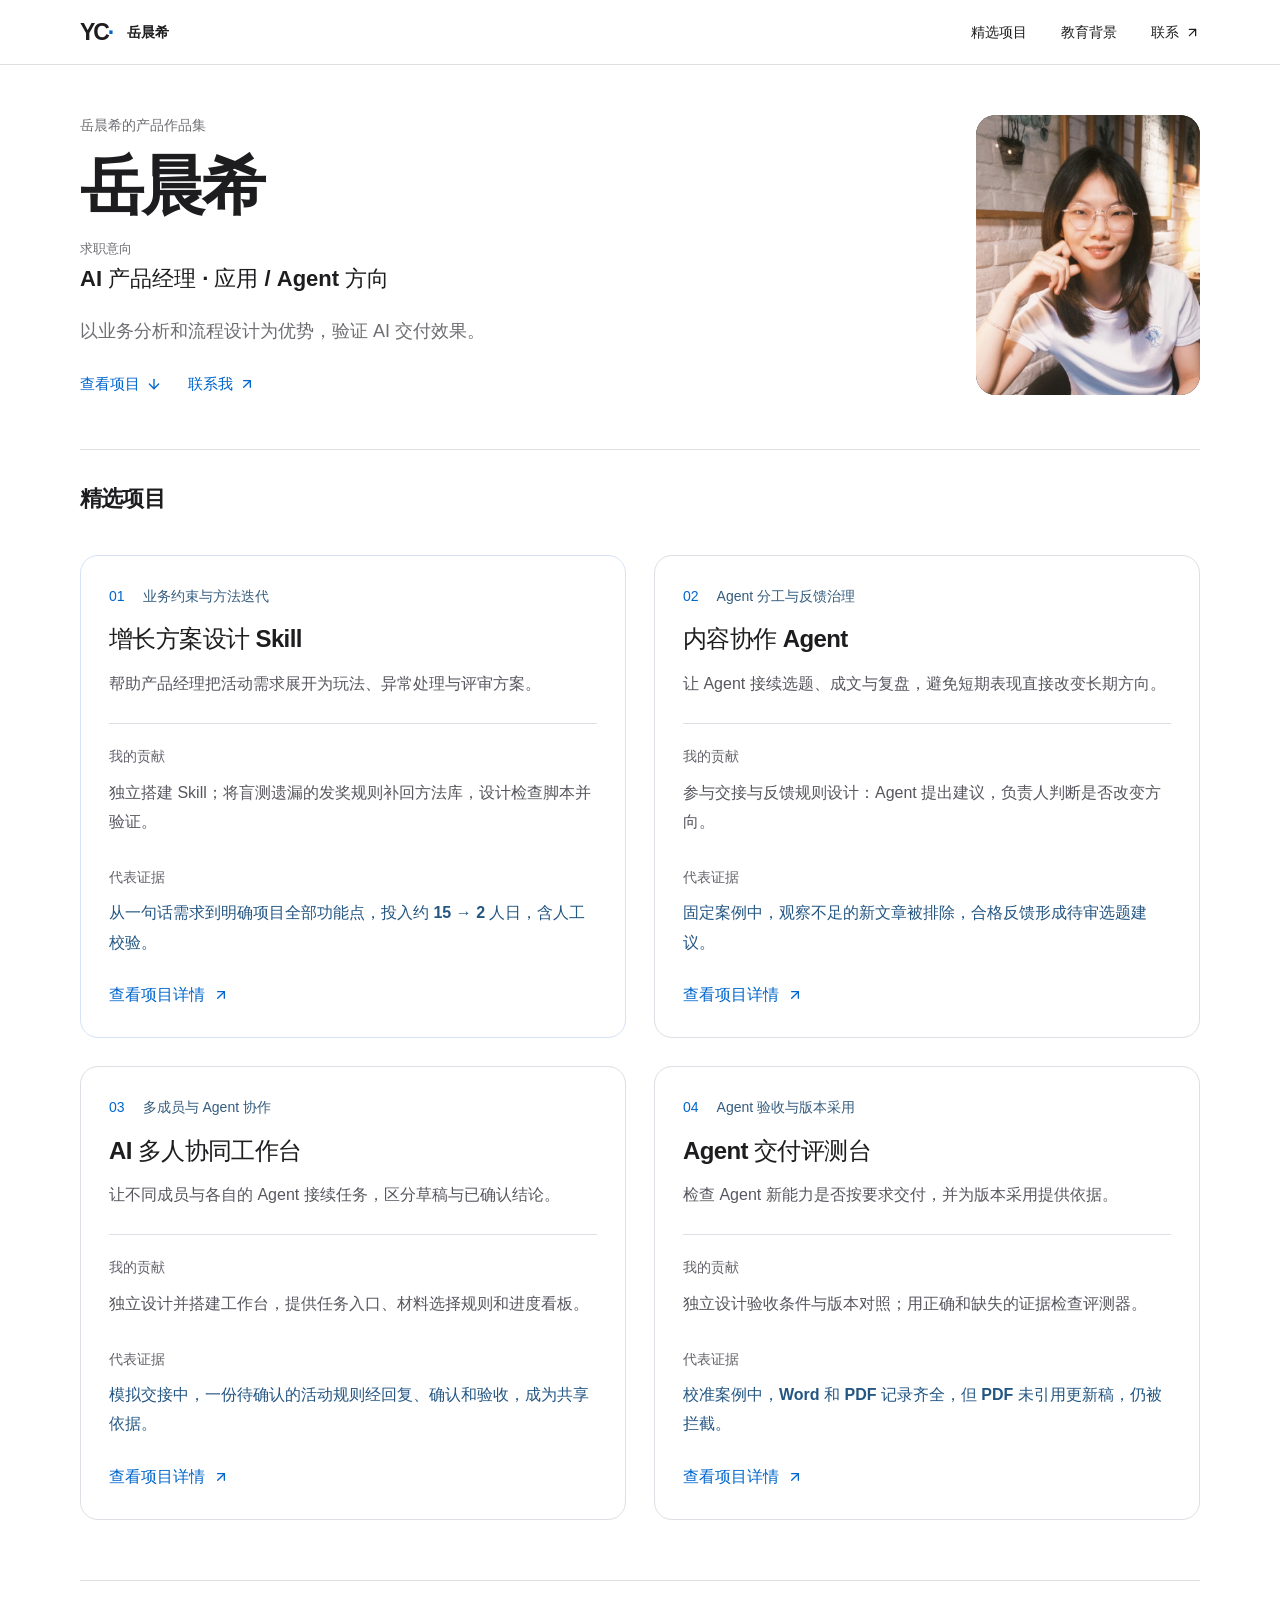
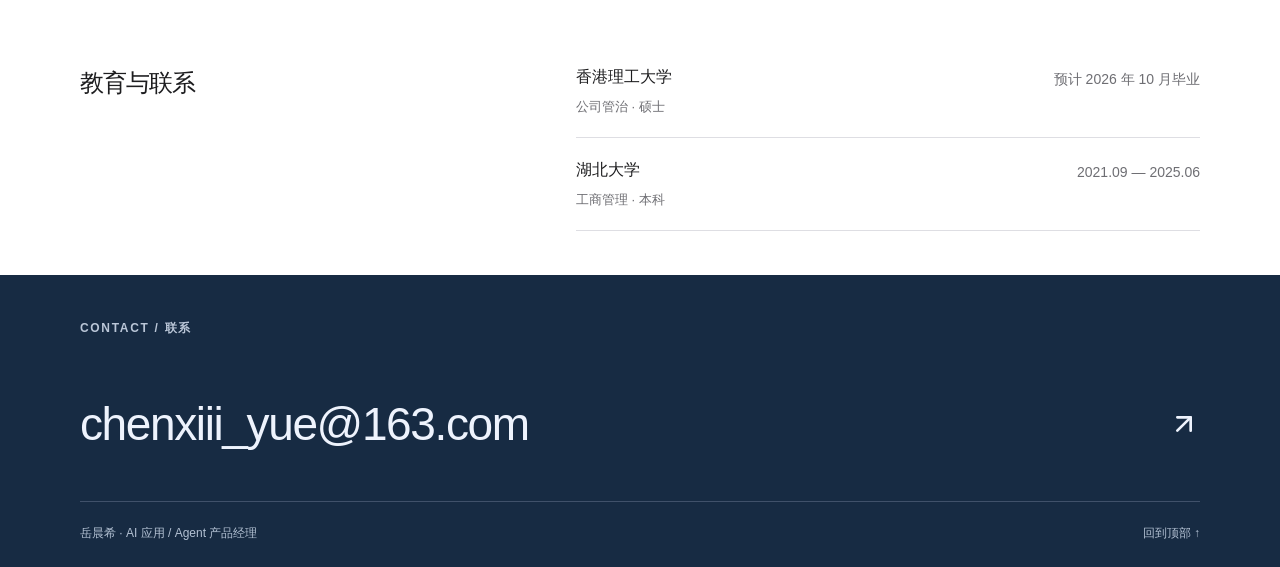
==== commit 0f6f5174: "Publish updated four-project AI product portfolio" ====
--- a/index.html
+++ b/index.html
@@ -1,2 +1,2 @@
-<!DOCTYPE html><html lang="zh-CN"><head><meta charSet="utf-8"/><meta name="viewport" content="width=device-width, initial-scale=1"/><link rel="stylesheet" href="/_next/static/css/index.C0RLAd8f.css" data-rsc-css-href="/_next/static/css/index.C0RLAd8f.css" data-precedence="vite-rsc/importer-resources"/><link rel="stylesheet" href="/_next/static/css/portfolio-reading.C4_0T3sX.css" data-rsc-css-href="/_next/static/css/portfolio-reading.C4_0T3sX.css" data-precedence="vite-rsc/importer-resources"/><link rel="modulepreload" fetchPriority="low" href="/_next/static/chunks/index-vCFD4LxV.js"/><script src="/_next/static/chunks/rolldown-runtime-C60lm6uB.js" type="module" async=""></script><script src="/_next/static/chunks/framework-D_rUT4EX.js" type="module" async=""></script><link rel="modulepreload" href="/_next/static/chunks/layout-segment-context-JyeyTb1C.js" crossorigin=""/><link rel="modulepreload" href="/_next/static/chunks/Icon-COpRllaJ.js" crossorigin=""/><title>岳晨希 · AI 应用 / Agent 产品经理</title><meta name="description" content="以业务分析和流程设计为优势，验证 AI 交付效果。岳晨希的京东、腾讯实习与个人 AI 产品实践。"/><meta name="robots" content="noindex, nofollow"/><link rel="icon" href="/favicon.svg"/><script>Object.assign(((self[Symbol.for("vinext.navigationRuntime")]??={bootstrap:{routeManifest:null},functions:{}}).bootstrap.rsc??={rsc:[]}),{params:{},nav:{"pathname":"/","searchParams":[]}})</script><link rel="modulepreload" href="/_next/static/chunks/index-vCFD4LxV.js" />
-</head><body><div id="top" class="tech-home"><a class="skip-link" href="#main">跳至正文</a><header class="site-header"><div class="shell header-inner"><a class="identity" href="/" aria-label="岳晨希，返回首页"><span class="identity-mark" aria-hidden="true">YC<span>·</span></span><span>岳晨希</span></a><nav aria-label="主导航"><a href="#projects">精选项目</a><a href="#about">关于我</a><a class="nav-contact" href="#contact">联系 <svg xmlns="http://www.w3.org/2000/svg" width="15" height="15" viewBox="0 0 24 24" fill="none" stroke="currentColor" stroke-width="2" stroke-linecap="round" stroke-linejoin="round" class="lucide lucide-arrow-up-right" aria-hidden="true"><path d="M7 7h10v10"></path><path d="M7 17 17 7"></path></svg></a></nav></div></header><main id="main"><section class="shell profile-hero" aria-label="个人信息与求职意向"><div class="profile-copy"><p class="profile-kicker">岳晨希的产品作品集</p><h1>岳晨希</h1><p class="profile-role"><span>求职意向</span>AI 产品经理 · 应用 / Agent 方向</p><p class="profile-proof">京东零售、腾讯 CSIG 产品实习经历<br/><strong>以业务分析和流程设计为优势，验证 AI 交付效果</strong></p><p class="profile-school">香港理工大学 <span>公司管治硕士</span></p><p class="profile-graduation">预计 2026 年 10 月毕业</p><div class="profile-contact"><a href="mailto:chenxiii_yue@163.com">chenxiii_yue@163.com <svg xmlns="http://www.w3.org/2000/svg" width="16" height="16" viewBox="0 0 24 24" fill="none" stroke="currentColor" stroke-width="2" stroke-linecap="round" stroke-linejoin="round" class="lucide lucide-arrow-up-right" aria-hidden="true"><path d="M7 7h10v10"></path><path d="M7 17 17 7"></path></svg></a><a href="#projects">查看项目 <svg xmlns="http://www.w3.org/2000/svg" width="16" height="16" viewBox="0 0 24 24" fill="none" stroke="currentColor" stroke-width="2" stroke-linecap="round" stroke-linejoin="round" class="lucide lucide-arrow-down" aria-hidden="true"><path d="M12 5v14"></path><path d="m19 12-7 7-7-7"></path></svg></a></div></div><figure class="profile-photo"><img src="/images/profile/yue-chenxi.jpg" alt="岳晨希的生活照" width="900" height="1200" fetchPriority="high" decoding="async"/></figure></section><section id="projects" class="shell projects-section" aria-labelledby="projects-title"><div class="section-heading"><h2 id="projects-title">精选项目</h2><span class="section-count">京东零售 · 腾讯 CSIG · 个人 AI 实践</span></div><div class="portfolio-projects"><a class="portfolio-project" href="/projects/jd" aria-label="了解京东项目"><p class="project-label">0<!-- -->1<!-- --> / <!-- -->京东零售</p><h3>增长活动方案设计 Skill</h3><p class="project-proof"><strong>单方案投入约 15 → 2 人日</strong><span>含人工校验；Skill 已支持真实活动上线。</span></p><div class="project-contribution"><span>我的贡献</span><p>提炼增长方法、独立搭建 Skill；定义检查规则，协同 AI 实现并验证。</p></div><p class="project-state">真实实习 · 支持真实活动上线</p><span class="project-link">了解京东项目<!-- --> <svg xmlns="http://www.w3.org/2000/svg" width="16" height="16" viewBox="0 0 24 24" fill="none" stroke="currentColor" stroke-width="2" stroke-linecap="round" stroke-linejoin="round" class="lucide lucide-arrow-up-right" aria-hidden="true"><path d="M7 7h10v10"></path><path d="M7 17 17 7"></path></svg></span></a><a class="portfolio-project" href="/projects/tencent" aria-label="了解腾讯项目"><p class="project-label">0<!-- -->2<!-- --> / <!-- -->腾讯 CSIG</p><h3>内容生产与反馈协作 Agent 方案</h3><p class="project-proof"><strong>候选经人工确认，才更新正式偏好</strong><span>固定 Demo 已核对 V1 → V2 的确认行为。</span></p><div class="project-contribution"><span>我的贡献</span><p>参与业务 Skill 与反馈治理设计，协同实现 Demo 并参与验证。</p></div><p class="project-state">真实实习 · 产品方案与 Demo 验证</p><span class="project-link">了解腾讯项目<!-- --> <svg xmlns="http://www.w3.org/2000/svg" width="16" height="16" viewBox="0 0 24 24" fill="none" stroke="currentColor" stroke-width="2" stroke-linecap="round" stroke-linejoin="round" class="lucide lucide-arrow-up-right" aria-hidden="true"><path d="M7 7h10v10"></path><path d="M7 17 17 7"></path></svg></span></a><a class="portfolio-project" href="/projects/evaluation" aria-label="了解评测台项目"><p class="project-label">0<!-- -->3<!-- --> / <!-- -->个人独立项目</p><h3>文档 Agent 的 Skill 准入评测工作流</h3><p class="project-proof"><strong>16 条初始基准，检查完整交付</strong><span>交接判据校准：两个文件齐全，引用缺失仍拦截。</span></p><div class="project-contribution"><span>我的贡献</span><p>独立设计任务合同、版本对照与判据；借助 AI 实现代码，由我验证。</p></div><p class="project-state">个人项目 · 合成资料与工作流验证</p><span class="project-link">了解评测台项目<!-- --> <svg xmlns="http://www.w3.org/2000/svg" width="16" height="16" viewBox="0 0 24 24" fill="none" stroke="currentColor" stroke-width="2" stroke-linecap="round" stroke-linejoin="round" class="lucide lucide-arrow-up-right" aria-hidden="true"><path d="M7 7h10v10"></path><path d="M7 17 17 7"></path></svg></span></a></div></section><section class="shell capability-loop" aria-labelledby="capability-title"><p class="small-label">三个项目 / 三种互相支撑的能力</p><h2 id="capability-title">定义方法，组织协作，验证交付。</h2><p class="capability-intro">从业务问题出发，设计 AI 工作方法与协作流程，再用证据判断交付效果。</p><div class="capability-summary"><p><strong>京东 · 定义方法</strong><span>将业务经验转为 AI 可调用的工作方法。</span></p><p><strong>腾讯 · 组织协作</strong><span>明确角色、人工决策与产物交接。</span></p><p><strong>个人评测台 · 验证交付</strong><span>用验收标准与证据检查任务完成情况。</span></p></div></section><section id="about" class="shell about-section" aria-labelledby="about-title"><div class="about-intro"><p class="eyebrow">ABOUT / 关于我</p><h2 id="about-title">经历与教育</h2><p>以业务分析和流程设计为优势，<br/>验证 AI 交付效果。</p></div><div class="about-records"><h3>实习经历</h3><div class="record"><div><strong>腾讯 CSIG</strong><p>产品经理实习生<!-- --> · <!-- -->AI Agent 方向</p></div><span>2026.06 — 2026.08</span></div><div class="record"><div><strong>京东零售</strong><p>产品经理实习生<!-- --> · <!-- -->用户增长与AI方向</p></div><span>2026.03 — 2026.05</span></div><h3 class="education-heading">教育背景</h3><div class="record"><div><strong>香港理工大学</strong><p>公司管治 · 硕士</p></div><span>预计 2026 年 10 月毕业</span></div><div class="record"><div><strong>湖北大学</strong><p>工商管理 · 本科</p></div><span>2021.09 — 2025.06</span></div></div></section></main><footer id="contact" class="contact-section"><div class="shell"><div class="contact-top"><p class="eyebrow">CONTACT / 联系</p><span>业务分析 · 流程设计 · AI 交付验证</span></div><a class="email-link" href="mailto:chenxiii_yue@163.com">chenxiii_yue@163.com<svg xmlns="http://www.w3.org/2000/svg" width="24" height="24" viewBox="0 0 24 24" fill="none" stroke="currentColor" stroke-width="2" stroke-linecap="round" stroke-linejoin="round" class="lucide lucide-arrow-up-right" aria-hidden="true"><path d="M7 7h10v10"></path><path d="M7 17 17 7"></path></svg></a><div class="footer-bottom"><span>岳晨希 · AI 应用 / Agent 产品经理</span><a href="#top">回到顶部 ↑</a></div></div></footer></div><script type="module" src="/_next/static/chunks/index-vCFD4LxV.js" id="_R_" async=""></script><script>((self[Symbol.for("vinext.navigationRuntime")]??={bootstrap:{routeManifest:null},functions:{}}).bootstrap.rsc??={rsc:[]}).rsc.push("0:{\"page:/\":\"$L1\",\"layout:/\":\"$L2\",\"route:/\":\"$L3\",\"__route\":\"route:/\",\"__interceptionContext\":null,\"__layoutIds\":[\"layout:/\"],\"__rootLayout\":\"/\",\"__bfcacheSegmentIdentities\":{\"layout:/\":\"[\\\"layout\\\",\\\"layout:/\\\",\\\"root-boundary:/\\\",\\\"\\\"]\",\"page:/\":\"[\\\"page\\\",\\\"page:/\\\",\\\"root-boundary:/\\\",\\\"\\\"]\"},\"__srcPage\":[\"page\"],\"__layoutFlags\":{\"layout:/\":\"s\"},\"__artifactCompatibility\":{\"schemaVersion\":1,\"graphVersion\":\"app-route-graph:1177fd80f83fa7b0\",\"deploymentVersion\":\"8b08b40b-f7f9-4e8e-9a9d-88ec9729c0cb\",\"appElementsSchemaVersion\":1,\"rscPayloadSchemaVersion\":1,\"rootBoundaryId\":\"/\",\"renderEpoch\":null}}\n")</script><script>((self[Symbol.for("vinext.navigationRuntime")]??={bootstrap:{routeManifest:null},functions:{}}).bootstrap.rsc??={rsc:[]}).rsc.push("4:I[\"c5beb10df826\",[],\"Children\",1]\n")</script><script>((self[Symbol.for("vinext.navigationRuntime")]??={bootstrap:{routeManifest:null},functions:{}}).bootstrap.rsc??={rsc:[]}).rsc.push("5:I[\"0dc7e6a5ccb2\",[],\"GlobalErrorBoundary\",1]\n")</script><script>((self[Symbol.for("vinext.navigationRuntime")]??={bootstrap:{routeManifest:null},functions:{}}).bootstrap.rsc??={rsc:[]}).rsc.push("6:I[\"610eead2fe97\",[],\"default\",1]\n")</script><script>((self[Symbol.for("vinext.navigationRuntime")]??={bootstrap:{routeManifest:null},functions:{}}).bootstrap.rsc??={rsc:[]}).rsc.push("7:I[\"0dc7e6a5ccb2\",[],\"ErrorBoundary\",1]\n")</script><script>((self[Symbol.for("vinext.navigationRuntime")]??={bootstrap:{routeManifest:null},functions:{}}).bootstrap.rsc??={rsc:[]}).rsc.push("8:I[\"8c444080ebb8\",[],\"LayoutSegmentProvider\",1]\n")</script><script>((self[Symbol.for("vinext.navigationRuntime")]??={bootstrap:{routeManifest:null},functions:{}}).bootstrap.rsc??={rsc:[]}).rsc.push("9:I[\"c5beb10df826\",[],\"Slot\",1]\n")</script><script>((self[Symbol.for("vinext.navigationRuntime")]??={bootstrap:{routeManifest:null},functions:{}}).bootstrap.rsc??={rsc:[]}).rsc.push("a:I[\"0dc7e6a5ccb2\",[],\"NotFoundBoundary\",1]\n")</script><script>((self[Symbol.for("vinext.navigationRuntime")]??={bootstrap:{routeManifest:null},functions:{}}).bootstrap.rsc??={rsc:[]}).rsc.push("b:I[\"066132fd2803\",[],\"default\",1]\n")</script><script>((self[Symbol.for("vinext.navigationRuntime")]??={bootstrap:{routeManifest:null},functions:{}}).bootstrap.rsc??={rsc:[]}).rsc.push("c:I[\"40fe166cc87b\",[],\"AppRouterScrollTarget\",1]\n")</script><script>((self[Symbol.for("vinext.navigationRuntime")]??={bootstrap:{routeManifest:null},functions:{}}).bootstrap.rsc??={rsc:[]}).rsc.push("d:I[\"0dc7e6a5ccb2\",[],\"RedirectBoundary\",1]\n")</script><script>((self[Symbol.for("vinext.navigationRuntime")]??={bootstrap:{routeManifest:null},functions:{}}).bootstrap.rsc??={rsc:[]}).rsc.push(":HL[\"/_next/static/css/index.C0RLAd8f.css\",\"style\"     ]\n")</script><script>((self[Symbol.for("vinext.navigationRuntime")]??={bootstrap:{routeManifest:null},functions:{}}).bootstrap.rsc??={rsc:[]}).rsc.push("2:[[[\"$\",\"link\",\"css:/_next/static/css/index.C0RLAd8f.css\",{\"rel\":\"stylesheet\",\"precedence\":\"vite-rsc/importer-resources\",\"href\":\"/_next/static/css/index.C0RLAd8f.css\",\"data-rsc-css-href\":\"/_next/static/css/index.C0RLAd8f.css\"}],\"$undefined\"],[\"$\",\"html\",null,{\"lang\":\"zh-CN\",\"children\":[\"$\",\"body\",null,{\"children\":[\"$\",\"$L4\",null,{}]}]}]]\n")</script><script>((self[Symbol.for("vinext.navigationRuntime")]??={bootstrap:{routeManifest:null},functions:{}}).bootstrap.rsc??={rsc:[]}).rsc.push("3:[[[\"$\",\"meta\",null,{\"charSet\":\"utf-8\"}],[[\"$\",\"title\",\"0\",{\"children\":\"岳晨希 · AI 应用 / Agent 产品经理\"}],[\"$\",\"meta\",\"1\",{\"name\":\"description\",\"content\":\"以业务分析和流程设计为优势，验证 AI 交付效果。岳晨希的京东、腾讯实习与个人 AI 产品实践。\"}],[\"$\",\"meta\",\"2\",{\"name\":\"robots\",\"content\":\"noindex, nofollow\"}],[\"$\",\"link\",\"3\",{\"data-vinext-streamed-icon\":\"$undefined\",\"rel\":\"icon\",\"href\":\"/favicon.svg\",\"type\":\"$undefined\",\"sizes\":\"$undefined\",\"color\":\"$undefined\",\"media\":\"$undefined\",\"fetchPriority\":\"$undefined\"}]],[[\"$\",\"meta\",\"0\",{\"name\":\"viewport\",\"content\":\"width=device-width, initial-scale=1\"}]]],[\"$\",\"$L5\",null,{\"fallback\":\"$6\",\"children\":[\"$\",\"$L7\",null,{\"fallback\":\"$6\",\"children\":[\"$\",\"$L8\",null,{\"providerId\":\"layout:/\",\"segmentMap\":{\"children\":[]},\"children\":[\"$\",\"$L9\",null,{\"id\":\"layout:/\",\"parallelSlots\":\"$undefined\",\"children\":[\"$\",\"$La\",null,{\"resetKey\":\"\",\"fallback\":[[[\"$\",\"a\",null,{\"className\":\"skip-link\",\"href\":\"#main\",\"children\":\"跳至正文\"}],[\"$\",\"header\",null,{\"className\":\"site-header\",\"children\":[\"$\",\"div\",null,{\"className\":\"shell header-inner\",\"children\":[[\"$\",\"a\",null,{\"className\":\"identity\",\"href\":\"/\",\"aria-label\":\"岳晨希，返回首页\",\"children\":[[\"$\",\"span\",null,{\"className\":\"identity-mark\",\"aria-hidden\":\"true\",\"children\":[\"YC\",[\"$\",\"span\",null,{\"children\":\"·\"}]]}],[\"$\",\"span\",null,{\"children\":\"岳晨希\"}]]}],[\"$\",\"nav\",null,{\"aria-label\":\"主导航\",\"children\":[[\"$\",\"a\",null,{\"href\":\"/#projects\",\"children\":\"精选项目\"}],[\"$\",\"a\",null,{\"href\":\"/#about\",\"children\":\"关于我\"}],[\"$\",\"a\",null,{\"className\":\"nav-contact\",\"href\":\"/#contact\",\"children\":[\"联系 \",[\"$\",\"$Lb\",null,{\"ref\":\"$undefined\",\"iconNode\":[[\"path\",{\"d\":\"M7 7h10v10\",\"key\":\"1tivn9\"}],[\"path\",{\"d\":\"M7 17 17 7\",\"key\":\"1vkiza\"}]],\"className\":\"lucide-arrow-up-right\",\"size\":15,\"aria-hidden\":\"true\"}]]}]]}]]}]}]],[\"$\",\"main\",null,{\"id\":\"main\",\"className\":\"shell not-found\",\"children\":[[\"$\",\"p\",null,{\"className\":\"eyebrow\",\"children\":\"404\"}],[\"$\",\"h1\",null,{\"children\":\"这个页面不存在。\"}],[\"$\",\"a\",null,{\"className\":\"primary-link\",\"href\":\"/\",\"children\":\"返回首页 →\"}]]}]],\"children\":[\"$\",\"$La\",null,{\"resetKey\":\"\",\"fallback\":[[[\"$\",\"a\",null,{\"className\":\"skip-link\",\"href\":\"#main\",\"children\":\"跳至正文\"}],[\"$\",\"header\",null,{\"className\":\"site-header\",\"children\":[\"$\",\"div\",null,{\"className\":\"shell header-inner\",\"children\":[[\"$\",\"a\",null,{\"className\":\"identity\",\"href\":\"/\",\"aria-label\":\"岳晨希，返回首页\",\"children\":[[\"$\",\"span\",null,{\"className\":\"identity-mark\",\"aria-hidden\":\"true\",\"children\":[\"YC\",[\"$\",\"span\",null,{\"children\":\"·\"}]]}],[\"$\",\"span\",null,{\"children\":\"岳晨希\"}]]}],[\"$\",\"nav\",null,{\"aria-label\":\"主导航\",\"children\":[[\"$\",\"a\",null,{\"href\":\"/#projects\",\"children\":\"精选项目\"}],[\"$\",\"a\",null,{\"href\":\"/#about\",\"children\":\"关于我\"}],[\"$\",\"a\",null,{\"className\":\"nav-contact\",\"href\":\"/#contact\",\"children\":[\"联系 \",[\"$\",\"$Lb\",null,{\"ref\":\"$undefined\",\"iconNode\":\"$3:1:props:children:props:children:props:children:props:children:props:fallback:0:1:props:children:props:children:1:props:children:2:props:children:1:props:iconNode\",\"className\":\"lucide-arrow-up-right\",\"size\":15,\"aria-hidden\":\"true\"}]]}]]}]]}]}]],[\"$\",\"main\",null,{\"id\":\"main\",\"className\":\"shell not-found\",\"children\":[[\"$\",\"p\",null,{\"className\":\"eyebrow\",\"children\":\"404\"}],[\"$\",\"h1\",null,{\"children\":\"这个页面不存在。\"}],[\"$\",\"a\",null,{\"className\":\"primary-link\",\"href\":\"/\",\"children\":\"返回首页 →\"}]]}]],\"children\":[\"$\",\"$Lc\",null,{\"children\":[\"$\",\"$Ld\",null,{\"children\":[[\"$\",\"$L8\",null,{\"providerId\":\"page:/\",\"segmentMap\":{\"children\":[\"__PAGE__\"]},\"children\":[\"$\",\"$L9\",null,{\"id\":\"page:/\"}]}],null]}]}]}]}]}]}]}]}],null,null]\n")</script><script>((self[Symbol.for("vinext.navigationRuntime")]??={bootstrap:{routeManifest:null},functions:{}}).bootstrap.rsc??={rsc:[]}).rsc.push(":HL[\"/_next/static/css/portfolio-reading.C4_0T3sX.css\",\"style\"     ]\n")</script><script>((self[Symbol.for("vinext.navigationRuntime")]??={bootstrap:{routeManifest:null},functions:{}}).bootstrap.rsc??={rsc:[]}).rsc.push(":HL[\"/images/profile/yue-chenxi.jpg\",\"image\",{\"fetchPriority\":\"high\"}]\n")</script><script>((self[Symbol.for("vinext.navigationRuntime")]??={bootstrap:{routeManifest:null},functions:{}}).bootstrap.rsc??={rsc:[]}).rsc.push("1:[[[\"$\",\"link\",\"css:/_next/static/css/index.C0RLAd8f.css\",{\"rel\":\"stylesheet\",\"precedence\":\"vite-rsc/importer-resources\",\"href\":\"/_next/static/css/index.C0RLAd8f.css\",\"data-rsc-css-href\":\"/_next/static/css/index.C0RLAd8f.css\"}],[\"$\",\"link\",\"css:/_next/static/css/portfolio-reading.C4_0T3sX.css\",{\"rel\":\"stylesheet\",\"precedence\":\"vite-rsc/importer-resources\",\"href\":\"/_next/static/css/portfolio-reading.C4_0T3sX.css\",\"data-rsc-css-href\":\"/_next/static/css/portfolio-reading.C4_0T3sX.css\"}],\"$undefined\"],[\"$\",\"div\",null,{\"id\":\"top\",\"className\":\"tech-home\",\"children\":[[[\"$\",\"a\",null,{\"className\":\"skip-link\",\"href\":\"#main\",\"children\":\"跳至正文\"}],[\"$\",\"header\",null,{\"className\":\"site-header\",\"children\":[\"$\",\"div\",null,{\"className\":\"shell header-inner\",\"children\":[[\"$\",\"a\",null,{\"className\":\"identity\",\"href\":\"/\",\"aria-label\":\"岳晨希，返回首页\",\"children\":[[\"$\",\"span\",null,{\"className\":\"identity-mark\",\"aria-hidden\":\"true\",\"children\":[\"YC\",[\"$\",\"span\",null,{\"children\":\"·\"}]]}],[\"$\",\"span\",null,{\"children\":\"岳晨希\"}]]}],[\"$\",\"nav\",null,{\"aria-label\":\"主导航\",\"children\":[[\"$\",\"a\",null,{\"href\":\"#projects\",\"children\":\"精选项目\"}],[\"$\",\"a\",null,{\"href\":\"#about\",\"children\":\"关于我\"}],[\"$\",\"a\",null,{\"className\":\"nav-contact\",\"href\":\"#contact\",\"children\":[\"联系 \",[\"$\",\"$Lb\",null,{\"ref\":\"$undefined\",\"iconNode\":\"$3:1:props:children:props:children:props:children:props:children:props:fallback:0:1:props:children:props:children:1:props:children:2:props:children:1:props:iconNode\",\"className\":\"lucide-arrow-up-right\",\"size\":15,\"aria-hidden\":\"true\"}]]}]]}]]}]}]],[\"$\",\"main\",null,{\"id\":\"main\",\"children\":[[\"$\",\"section\",null,{\"className\":\"shell profile-hero\",\"aria-label\":\"个人信息与求职意向\",\"children\":[[\"$\",\"div\",null,{\"className\":\"profile-copy\",\"children\":[[\"$\",\"p\",null,{\"className\":\"profile-kicker\",\"children\":\"岳晨希的产品作品集\"}],[\"$\",\"h1\",null,{\"children\":\"岳晨希\"}],[\"$\",\"p\",null,{\"className\":\"profile-role\",\"children\":[[\"$\",\"span\",null,{\"children\":\"求职意向\"}],\"AI 产品经理 · 应用 / Agent 方向\"]}],[\"$\",\"p\",null,{\"className\":\"profile-proof\",\"children\":[\"京东零售、腾讯 CSIG 产品实习经历\",[\"$\",\"br\",null,{}],[\"$\",\"strong\",null,{\"children\":\"以业务分析和流程设计为优势，验证 AI 交付效果\"}]]}],[\"$\",\"p\",null,{\"className\":\"profile-school\",\"children\":[\"香港理工大学 \",[\"$\",\"span\",null,{\"children\":\"公司管治硕士\"}]]}],[\"$\",\"p\",null,{\"className\":\"profile-graduation\",\"children\":\"预计 2026 年 10 月毕业\"}],[\"$\",\"div\",null,{\"className\":\"profile-contact\",\"children\":[[\"$\",\"a\",null,{\"href\":\"mailto:chenxiii_yue@163.com\",\"children\":[\"chenxiii_yue@163.com \",[\"$\",\"$Lb\",null,{\"ref\":\"$undefined\",\"iconNode\":\"$3:1:props:children:props:children:props:children:props:children:props:fallback:0:1:props:children:props:children:1:props:children:2:props:children:1:props:iconNode\",\"className\":\"lucide-arrow-up-right\",\"size\":16,\"aria-hidden\":\"true\"}]]}],[\"$\",\"a\",null,{\"href\":\"#projects\",\"children\":[\"查看项目 \",[\"$\",\"$Lb\",null,{\"ref\":\"$undefined\",\"iconNode\":[[\"path\",{\"d\":\"M12 5v14\",\"key\":\"s699le\"}],[\"path\",{\"d\":\"m19 12-7 7-7-7\",\"key\":\"1idqje\"}]],\"className\":\"lucide-arrow-down\",\"size\":16,\"aria-hidden\":\"true\"}]]}]]}]]}],[\"$\",\"figure\",null,{\"className\":\"profile-photo\",\"children\":[\"$\",\"img\",null,{\"src\":\"/images/profile/yue-chenxi.jpg\",\"alt\":\"岳晨希的生活照\",\"width\":900,\"height\":1200,\"fetchPriority\":\"high\",\"decoding\":\"async\"}]}]]}],[\"$\",\"section\",null,{\"id\":\"projects\",\"className\":\"shell projects-section\",\"aria-labelledby\":\"projects-title\",\"children\":[[\"$\",\"div\",null,{\"className\":\"section-heading\",\"children\":[[\"$\",\"h2\",null,{\"id\":\"projects-title\",\"children\":\"精选项目\"}],[\"$\",\"span\",null,{\"className\":\"section-count\",\"children\":\"京东零售 · 腾讯 CSIG · 个人 AI 实践\"}]]}],[\"$\",\"div\",null,{\"className\":\"portfolio-projects\",\"children\":[[\"$\",\"a\",\"/projects/jd\",{\"className\":\"portfolio-project\",\"href\":\"/projects/jd\",\"aria-label\":\"了解京东项目\",\"children\":[[\"$\",\"p\",null,{\"className\":\"project-label\",\"children\":[\"0\",1,\" / \",\"京东零售\"]}],[\"$\",\"h3\",null,{\"children\":\"增长活动方案设计 Skill\"}],[\"$\",\"p\",null,{\"className\":\"project-proof\",\"children\":[[\"$\",\"strong\",null,{\"children\":\"单方案投入约 15 → 2 人日\"}],[\"$\",\"span\",null,{\"children\":\"含人工校验；Skill 已支持真实活动上线。\"}]]}],[\"$\",\"div\",null,{\"className\":\"project-contribution\",\"children\":[[\"$\",\"span\",null,{\"children\":\"我的贡献\"}],[\"$\",\"p\",null,{\"children\":\"提炼增长方法、独立搭建 Skill；定义检查规则，协同 AI 实现并验证。\"}]]}],[\"$\",\"p\",null,{\"className\":\"project-state\",\"children\":\"真实实习 · 支持真实活动上线\"}],[\"$\",\"span\",null,{\"className\":\"project-link\",\"children\":[\"了解京东项目\",\" \",[\"$\",\"$Lb\",null,{\"ref\":\"$undefined\",\"iconNode\":\"$3:1:props:children:props:children:props:children:props:children:props:fallback:0:1:props:children:props:children:1:props:children:2:props:children:1:props:iconNode\",\"className\":\"lucide-arrow-up-right\",\"size\":16,\"aria-hidden\":\"true\"}]]}]]}],[\"$\",\"a\",\"/projects/tencent\",{\"className\":\"portfolio-project\",\"href\":\"/projects/tencent\",\"aria-label\":\"了解腾讯项目\",\"children\":[[\"$\",\"p\",null,{\"className\":\"project-label\",\"children\":[\"0\",2,\" / \",\"腾讯 CSIG\"]}],[\"$\",\"h3\",null,{\"children\":\"内容生产与反馈协作 Agent 方案\"}],[\"$\",\"p\",null,{\"className\":\"project-proof\",\"children\":[[\"$\",\"strong\",null,{\"children\":\"候选经人工确认，才更新正式偏好\"}],[\"$\",\"span\",null,{\"children\":\"固定 Demo 已核对 V1 → V2 的确认行为。\"}]]}],[\"$\",\"div\",null,{\"className\":\"project-contribution\",\"children\":[[\"$\",\"span\",null,{\"children\":\"我的贡献\"}],[\"$\",\"p\",null,{\"children\":\"参与业务 Skill 与反馈治理设计，协同实现 Demo 并参与验证。\"}]]}],[\"$\",\"p\",null,{\"className\":\"project-state\",\"children\":\"真实实习 · 产品方案与 Demo 验证\"}],[\"$\",\"span\",null,{\"className\":\"project-link\",\"children\":[\"了解腾讯项目\",\" \",\"$Le\"]}]]}],\"$Lf\"]}]]}],\"$L10\",\"$L11\"]}],\"$L12\"]}]]\n")</script><script>((self[Symbol.for("vinext.navigationRuntime")]??={bootstrap:{routeManifest:null},functions:{}}).bootstrap.rsc??={rsc:[]}).rsc.push("e:[\"$\",\"$Lb\",null,{\"ref\":\"$undefined\",\"iconNode\":\"$3:1:props:children:props:children:props:children:props:children:props:fallback:0:1:props:children:props:children:1:props:children:2:props:children:1:props:iconNode\",\"className\":\"lucide-arrow-up-right\",\"size\":16,\"aria-hidden\":\"true\"}]\n")</script><script>((self[Symbol.for("vinext.navigationRuntime")]??={bootstrap:{routeManifest:null},functions:{}}).bootstrap.rsc??={rsc:[]}).rsc.push("f:[\"$\",\"a\",\"/projects/evaluation\",{\"className\":\"portfolio-project\",\"href\":\"/projects/evaluation\",\"aria-label\":\"了解评测台项目\",\"children\":[[\"$\",\"p\",null,{\"className\":\"project-label\",\"children\":[\"0\",3,\" / \",\"个人独立项目\"]}],[\"$\",\"h3\",null,{\"children\":\"文档 Agent 的 Skill 准入评测工作流\"}],[\"$\",\"p\",null,{\"className\":\"project-proof\",\"children\":[[\"$\",\"strong\",null,{\"children\":\"16 条初始基准，检查完整交付\"}],[\"$\",\"span\",null,{\"children\":\"交接判据校准：两个文件齐全，引用缺失仍拦截。\"}]]}],[\"$\",\"div\",null,{\"className\":\"project-contribution\",\"children\":[[\"$\",\"span\",null,{\"children\":\"我的贡献\"}],[\"$\",\"p\",null,{\"children\":\"独立设计任务合同、版本对照与判据；借助 AI 实现代码，由我验证。\"}]]}],[\"$\",\"p\",null,{\"className\":\"project-state\",\"children\":\"个人项目 · 合成资料与工作流验证\"}],[\"$\",\"span\",null,{\"className\":\"project-link\",\"children\":[\"了解评测台项目\",\" \",[\"$\",\"$Lb\",null,{\"ref\":\"$undefined\",\"iconNode\":\"$3:1:props:children:props:children:props:children:props:children:props:fallback:0:1:props:children:props:children:1:props:children:2:props:children:1:props:iconNode\",\"className\":\"lucide-arrow-up-right\",\"size\":16,\"aria-hidden\":\"true\"}]]}]]}]\n")</script><script>((self[Symbol.for("vinext.navigationRuntime")]??={bootstrap:{routeManifest:null},functions:{}}).bootstrap.rsc??={rsc:[]}).rsc.push("10:[\"$\",\"section\",null,{\"className\":\"shell capability-loop\",\"aria-labelledby\":\"capability-title\",\"children\":[[\"$\",\"p\",null,{\"className\":\"small-label\",\"children\":\"三个项目 / 三种互相支撑的能力\"}],[\"$\",\"h2\",null,{\"id\":\"capability-title\",\"children\":\"定义方法，组织协作，验证交付。\"}],[\"$\",\"p\",null,{\"className\":\"capability-intro\",\"children\":\"从业务问题出发，设计 AI 工作方法与协作流程，再用证据判断交付效果。\"}],[\"$\",\"div\",null,{\"className\":\"capability-summary\",\"children\":[[\"$\",\"p\",null,{\"children\":[[\"$\",\"strong\",null,{\"children\":\"京东 · 定义方法\"}],[\"$\",\"span\",null,{\"children\":\"将业务经验转为 AI 可调用的工作方法。\"}]]}],[\"$\",\"p\",null,{\"children\":[[\"$\",\"strong\",null,{\"children\":\"腾讯 · 组织协作\"}],[\"$\",\"span\",null,{\"children\":\"明确角色、人工决策与产物交接。\"}]]}],[\"$\",\"p\",null,{\"children\":[[\"$\",\"strong\",null,{\"children\":\"个人评测台 · 验证交付\"}],[\"$\",\"span\",null,{\"children\":\"用验收标准与证据检查任务完成情况。\"}]]}]]}]]}]\n")</script><script>((self[Symbol.for("vinext.navigationRuntime")]??={bootstrap:{routeManifest:null},functions:{}}).bootstrap.rsc??={rsc:[]}).rsc.push("11:[\"$\",\"section\",null,{\"id\":\"about\",\"className\":\"shell about-section\",\"aria-labelledby\":\"about-title\",\"children\":[[\"$\",\"div\",null,{\"className\":\"about-intro\",\"children\":[[\"$\",\"p\",null,{\"className\":\"eyebrow\",\"children\":\"ABOUT / 关于我\"}],[\"$\",\"h2\",null,{\"id\":\"about-title\",\"children\":\"经历与教育\"}],[\"$\",\"p\",null,{\"children\":[\"以业务分析和流程设计为优势，\",[\"$\",\"br\",null,{}],\"验证 AI 交付效果。\"]}]]}],[\"$\",\"div\",null,{\"className\":\"about-records\",\"children\":[[\"$\",\"h3\",null,{\"children\":\"实习经历\"}],[[\"$\",\"div\",\"腾讯 CSIG\",{\"className\":\"record\",\"children\":[[\"$\",\"div\",null,{\"children\":[[\"$\",\"strong\",null,{\"children\":\"腾讯 CSIG\"}],[\"$\",\"p\",null,{\"children\":[\"产品经理实习生\",\" · \",\"AI Agent 方向\"]}]]}],[\"$\",\"span\",null,{\"children\":\"2026.06 — 2026.08\"}]]}],[\"$\",\"div\",\"京东零售\",{\"className\":\"record\",\"children\":[[\"$\",\"div\",null,{\"children\":[[\"$\",\"strong\",null,{\"children\":\"京东零售\"}],[\"$\",\"p\",null,{\"children\":[\"产品经理实习生\",\" · \",\"用户增长与AI方向\"]}]]}],[\"$\",\"span\",null,{\"children\":\"2026.03 — 2026.05\"}]]}]],[\"$\",\"h3\",null,{\"className\":\"education-heading\",\"children\":\"教育背景\"}],[\"$\",\"div\",null,{\"className\":\"record\",\"children\":[[\"$\",\"div\",null,{\"children\":[[\"$\",\"strong\",null,{\"children\":\"香港理工大学\"}],[\"$\",\"p\",null,{\"children\":\"公司管治 · 硕士\"}]]}],[\"$\",\"span\",null,{\"children\":\"预计 2026 年 10 月毕业\"}]]}],[\"$\",\"div\",null,{\"className\":\"record\",\"children\":[[\"$\",\"div\",null,{\"children\":[[\"$\",\"strong\",null,{\"children\":\"湖北大学\"}],[\"$\",\"p\",null,{\"children\":\"工商管理 · 本科\"}]]}],[\"$\",\"span\",null,{\"children\":\"2021.09 — 2025.06\"}]]}]]}]]}]\n")</script><script>((self[Symbol.for("vinext.navigationRuntime")]??={bootstrap:{routeManifest:null},functions:{}}).bootstrap.rsc??={rsc:[]}).rsc.push("12:[\"$\",\"footer\",null,{\"id\":\"contact\",\"className\":\"contact-section\",\"children\":[\"$\",\"div\",null,{\"className\":\"shell\",\"children\":[[\"$\",\"div\",null,{\"className\":\"contact-top\",\"children\":[[\"$\",\"p\",null,{\"className\":\"eyebrow\",\"children\":\"CONTACT / 联系\"}],[\"$\",\"span\",null,{\"children\":\"业务分析 · 流程设计 · AI 交付验证\"}]]}],[\"$\",\"a\",null,{\"className\":\"email-link\",\"href\":\"mailto:chenxiii_yue@163.com\",\"children\":[\"chenxiii_yue@163.com\",[\"$\",\"$Lb\",null,{\"ref\":\"$undefined\",\"iconNode\":\"$3:1:props:children:props:children:props:children:props:children:props:fallback:0:1:props:children:props:children:1:props:children:2:props:children:1:props:iconNode\",\"className\":\"lucide-arrow-up-right\",\"aria-hidden\":\"true\"}]]}],[\"$\",\"div\",null,{\"className\":\"footer-bottom\",\"children\":[[\"$\",\"span\",null,{\"children\":\"岳晨希 · AI 应用 / Agent 产品经理\"}],[\"$\",\"a\",null,{\"href\":\"#top\",\"children\":\"回到顶部 ↑\"}]]}]]}]}]\n")</script><script>Object.assign(((self[Symbol.for("vinext.navigationRuntime")]??={bootstrap:{routeManifest:null},functions:{}}).bootstrap.rsc??={rsc:[]}),{"initialCacheKind":"static"});((self[Symbol.for("vinext.navigationRuntime")]??={bootstrap:{routeManifest:null},functions:{}}).bootstrap.rsc??={rsc:[]}).done=true</script></body></html>+<!DOCTYPE html><html lang="zh-CN"><head><meta charSet="utf-8"/><meta name="viewport" content="width=device-width, initial-scale=1"/><link rel="stylesheet" href="/_next/static/css/index.C0RLAd8f.css" data-rsc-css-href="/_next/static/css/index.C0RLAd8f.css" data-precedence="vite-rsc/importer-resources"/><link rel="stylesheet" href="/_next/static/css/anonymous-portfolio.DQwmS_Tu.css" data-rsc-css-href="/_next/static/css/anonymous-portfolio.DQwmS_Tu.css" data-precedence="vite-rsc/importer-resources"/><link rel="modulepreload" fetchPriority="low" href="/_next/static/chunks/index--lSmfdsh.js"/><script src="/_next/static/chunks/rolldown-runtime-C60lm6uB.js" type="module" async=""></script><script src="/_next/static/chunks/framework-D_rUT4EX.js" type="module" async=""></script><link rel="modulepreload" href="/_next/static/chunks/layout-segment-context-CBlf8ANy.js" crossorigin=""/><link rel="modulepreload" href="/_next/static/chunks/Icon-COpRllaJ.js" crossorigin=""/><title>岳晨希 · AI 应用 / Agent 产品经理</title><meta name="description" content="以业务分析和流程设计为优势，验证 AI 交付效果。展示增长方案设计、内容协作、多人工作区与 Agent 交付评测。"/><meta name="robots" content="noindex, nofollow"/><meta property="og:title" content="岳晨希 · AI 产品经理作品集"/><meta property="og:description" content="增长方案设计、内容协作、多人工作区与 Agent 交付评测。"/><meta name="twitter:card" content="summary"/><meta name="twitter:title" content="岳晨希 · AI 产品经理作品集"/><meta name="twitter:description" content="以业务分析和流程设计为优势，验证 AI 交付效果。"/><link rel="icon" href="/favicon.svg"/><script>Object.assign(((self[Symbol.for("vinext.navigationRuntime")]??={bootstrap:{routeManifest:null},functions:{}}).bootstrap.rsc??={rsc:[]}),{params:{},nav:{"pathname":"/","searchParams":[]}})</script><link rel="modulepreload" href="/_next/static/chunks/index--lSmfdsh.js" />
+</head><body><div id="top" class="tech-home anonymous-home"><a class="skip-link" href="#main">跳至正文</a><header class="site-header"><div class="shell header-inner"><a class="identity" href="/" aria-label="岳晨希，返回首页"><span class="identity-mark" aria-hidden="true">YC<span>·</span></span><span>岳晨希</span></a><nav aria-label="主导航"><a href="#projects">精选项目</a><a href="#about">教育背景</a><a class="nav-contact" href="#contact">联系 <svg xmlns="http://www.w3.org/2000/svg" width="15" height="15" viewBox="0 0 24 24" fill="none" stroke="currentColor" stroke-width="2" stroke-linecap="round" stroke-linejoin="round" class="lucide lucide-arrow-up-right" aria-hidden="true"><path d="M7 7h10v10"></path><path d="M7 17 17 7"></path></svg></a></nav></div></header><main id="main"><section class="shell profile-hero" aria-label="个人信息与求职意向"><div class="profile-copy"><p class="profile-kicker">岳晨希的产品作品集</p><h1>岳晨希</h1><p class="profile-role"><span>求职意向</span>AI 产品经理 · 应用 / Agent 方向</p><p class="profile-proof">以业务分析和流程设计为优势，验证 AI 交付效果。</p><div class="profile-contact"><a href="#projects">查看项目 <svg xmlns="http://www.w3.org/2000/svg" width="16" height="16" viewBox="0 0 24 24" fill="none" stroke="currentColor" stroke-width="2" stroke-linecap="round" stroke-linejoin="round" class="lucide lucide-arrow-down" aria-hidden="true"><path d="M12 5v14"></path><path d="m19 12-7 7-7-7"></path></svg></a><a href="mailto:chenxiii_yue@163.com">联系我 <svg xmlns="http://www.w3.org/2000/svg" width="16" height="16" viewBox="0 0 24 24" fill="none" stroke="currentColor" stroke-width="2" stroke-linecap="round" stroke-linejoin="round" class="lucide lucide-arrow-up-right" aria-hidden="true"><path d="M7 7h10v10"></path><path d="M7 17 17 7"></path></svg></a></div></div><figure class="profile-photo"><img src="/images/profile/yue-chenxi.jpg" alt="岳晨希的生活照" width="900" height="1200" fetchPriority="high" decoding="async"/></figure></section><section id="projects" class="shell projects-section" aria-labelledby="projects-title"><div class="section-heading"><h2 id="projects-title">精选项目</h2></div><div class="portfolio-projects"><a class="portfolio-project" href="/projects/growth" aria-label="查看增长方案设计 Skill"><div class="project-purpose"><p class="project-label">0<!-- -->1<span>业务约束与方法迭代</span></p><h3>增长方案设计 Skill</h3><p>帮助产品经理把活动需求展开为玩法、异常处理与评审方案。</p></div><div class="project-contribution"><span>我的贡献</span><p>独立搭建 Skill；将盲测遗漏的发奖规则补回方法库，设计检查脚本并验证。</p></div><div class="project-proof"><span>代表证据</span><strong>从一句话需求到明确项目全部功能点，投入约 15 → 2 人日，含人工校验。</strong></div><span class="project-link">查看项目详情 <svg xmlns="http://www.w3.org/2000/svg" width="16" height="16" viewBox="0 0 24 24" fill="none" stroke="currentColor" stroke-width="2" stroke-linecap="round" stroke-linejoin="round" class="lucide lucide-arrow-up-right" aria-hidden="true"><path d="M7 7h10v10"></path><path d="M7 17 17 7"></path></svg></span></a><a class="portfolio-project" href="/projects/content-agent" aria-label="查看内容协作 Agent"><div class="project-purpose"><p class="project-label">0<!-- -->2<span>Agent 分工与反馈治理</span></p><h3>内容协作 Agent</h3><p>让 Agent 接续选题、成文与复盘，避免短期表现直接改变长期方向。</p></div><div class="project-contribution"><span>我的贡献</span><p>参与交接与反馈规则设计：Agent 提出建议，负责人判断是否改变方向。</p></div><div class="project-proof"><span>代表证据</span><strong>固定案例中，观察不足的新文章被排除，合格反馈形成待审选题建议。</strong></div><span class="project-link">查看项目详情 <svg xmlns="http://www.w3.org/2000/svg" width="16" height="16" viewBox="0 0 24 24" fill="none" stroke="currentColor" stroke-width="2" stroke-linecap="round" stroke-linejoin="round" class="lucide lucide-arrow-up-right" aria-hidden="true"><path d="M7 7h10v10"></path><path d="M7 17 17 7"></path></svg></span></a><a class="portfolio-project" href="/projects/collaboration" aria-label="查看AI 多人协同工作台"><div class="project-purpose"><p class="project-label">0<!-- -->3<span>多成员与 Agent 协作</span></p><h3>AI 多人协同工作台</h3><p>让不同成员与各自的 Agent 接续任务，区分草稿与已确认结论。</p></div><div class="project-contribution"><span>我的贡献</span><p>独立设计并搭建工作台，提供任务入口、材料选择规则和进度看板。</p></div><div class="project-proof"><span>代表证据</span><strong>模拟交接中，一份待确认的活动规则经回复、确认和验收，成为共享依据。</strong></div><span class="project-link">查看项目详情 <svg xmlns="http://www.w3.org/2000/svg" width="16" height="16" viewBox="0 0 24 24" fill="none" stroke="currentColor" stroke-width="2" stroke-linecap="round" stroke-linejoin="round" class="lucide lucide-arrow-up-right" aria-hidden="true"><path d="M7 7h10v10"></path><path d="M7 17 17 7"></path></svg></span></a><a class="portfolio-project" href="/projects/evaluation" aria-label="查看Agent 交付评测台"><div class="project-purpose"><p class="project-label">0<!-- -->4<span>Agent 验收与版本采用</span></p><h3>Agent 交付评测台</h3><p>检查 Agent 新能力是否按要求交付，并为版本采用提供依据。</p></div><div class="project-contribution"><span>我的贡献</span><p>独立设计验收条件与版本对照；用正确和缺失的证据检查评测器。</p></div><div class="project-proof"><span>代表证据</span><strong>校准案例中，Word 和 PDF 记录齐全，但 PDF 未引用更新稿，仍被拦截。</strong></div><span class="project-link">查看项目详情 <svg xmlns="http://www.w3.org/2000/svg" width="16" height="16" viewBox="0 0 24 24" fill="none" stroke="currentColor" stroke-width="2" stroke-linecap="round" stroke-linejoin="round" class="lucide lucide-arrow-up-right" aria-hidden="true"><path d="M7 7h10v10"></path><path d="M7 17 17 7"></path></svg></span></a></div></section><section id="about" class="shell about-section" aria-labelledby="about-title"><div class="about-intro"><h2 id="about-title">教育与联系</h2></div><div class="about-records"><div class="record"><div><strong>香港理工大学</strong><p>公司管治 · 硕士</p></div><span>预计 2026 年 10 月毕业</span></div><div class="record"><div><strong>湖北大学</strong><p>工商管理 · 本科</p></div><span>2021.09 — 2025.06</span></div></div></section></main><footer id="contact" class="contact-section"><div class="shell"><div class="contact-top"><p class="eyebrow">CONTACT / 联系</p></div><a class="email-link" href="mailto:chenxiii_yue@163.com">chenxiii_yue@163.com<svg xmlns="http://www.w3.org/2000/svg" width="24" height="24" viewBox="0 0 24 24" fill="none" stroke="currentColor" stroke-width="2" stroke-linecap="round" stroke-linejoin="round" class="lucide lucide-arrow-up-right" aria-hidden="true"><path d="M7 7h10v10"></path><path d="M7 17 17 7"></path></svg></a><div class="footer-bottom"><span>岳晨希 · AI 应用 / Agent 产品经理</span><a href="#top">回到顶部 ↑</a></div></div></footer></div><script type="module" src="/_next/static/chunks/index--lSmfdsh.js" id="_R_" async=""></script><script>((self[Symbol.for("vinext.navigationRuntime")]??={bootstrap:{routeManifest:null},functions:{}}).bootstrap.rsc??={rsc:[]}).rsc.push("0:{\"page:/\":\"$L1\",\"layout:/\":\"$L2\",\"route:/\":\"$L3\",\"__route\":\"route:/\",\"__interceptionContext\":null,\"__layoutIds\":[\"layout:/\"],\"__rootLayout\":\"/\",\"__bfcacheSegmentIdentities\":{\"layout:/\":\"[\\\"layout\\\",\\\"layout:/\\\",\\\"root-boundary:/\\\",\\\"\\\"]\",\"page:/\":\"[\\\"page\\\",\\\"page:/\\\",\\\"root-boundary:/\\\",\\\"\\\"]\"},\"__srcPage\":[\"page\"],\"__layoutFlags\":{\"layout:/\":\"s\"},\"__artifactCompatibility\":{\"schemaVersion\":1,\"graphVersion\":\"app-route-graph:1177fd80f83fa7b0\",\"deploymentVersion\":\"c41b28c9-34fd-438b-b65e-da80427b961c\",\"appElementsSchemaVersion\":1,\"rscPayloadSchemaVersion\":1,\"rootBoundaryId\":\"/\",\"renderEpoch\":null}}\n")</script><script>((self[Symbol.for("vinext.navigationRuntime")]??={bootstrap:{routeManifest:null},functions:{}}).bootstrap.rsc??={rsc:[]}).rsc.push("4:I[\"c5beb10df826\",[],\"Children\",1]\n")</script><script>((self[Symbol.for("vinext.navigationRuntime")]??={bootstrap:{routeManifest:null},functions:{}}).bootstrap.rsc??={rsc:[]}).rsc.push("5:I[\"0dc7e6a5ccb2\",[],\"GlobalErrorBoundary\",1]\n")</script><script>((self[Symbol.for("vinext.navigationRuntime")]??={bootstrap:{routeManifest:null},functions:{}}).bootstrap.rsc??={rsc:[]}).rsc.push("6:I[\"610eead2fe97\",[],\"default\",1]\n")</script><script>((self[Symbol.for("vinext.navigationRuntime")]??={bootstrap:{routeManifest:null},functions:{}}).bootstrap.rsc??={rsc:[]}).rsc.push("7:I[\"0dc7e6a5ccb2\",[],\"ErrorBoundary\",1]\n")</script><script>((self[Symbol.for("vinext.navigationRuntime")]??={bootstrap:{routeManifest:null},functions:{}}).bootstrap.rsc??={rsc:[]}).rsc.push("8:I[\"8c444080ebb8\",[],\"LayoutSegmentProvider\",1]\n")</script><script>((self[Symbol.for("vinext.navigationRuntime")]??={bootstrap:{routeManifest:null},functions:{}}).bootstrap.rsc??={rsc:[]}).rsc.push("9:I[\"c5beb10df826\",[],\"Slot\",1]\n")</script><script>((self[Symbol.for("vinext.navigationRuntime")]??={bootstrap:{routeManifest:null},functions:{}}).bootstrap.rsc??={rsc:[]}).rsc.push("a:I[\"0dc7e6a5ccb2\",[],\"NotFoundBoundary\",1]\n")</script><script>((self[Symbol.for("vinext.navigationRuntime")]??={bootstrap:{routeManifest:null},functions:{}}).bootstrap.rsc??={rsc:[]}).rsc.push("b:I[\"066132fd2803\",[],\"default\",1]\n")</script><script>((self[Symbol.for("vinext.navigationRuntime")]??={bootstrap:{routeManifest:null},functions:{}}).bootstrap.rsc??={rsc:[]}).rsc.push("c:I[\"40fe166cc87b\",[],\"AppRouterScrollTarget\",1]\n")</script><script>((self[Symbol.for("vinext.navigationRuntime")]??={bootstrap:{routeManifest:null},functions:{}}).bootstrap.rsc??={rsc:[]}).rsc.push("d:I[\"0dc7e6a5ccb2\",[],\"RedirectBoundary\",1]\n")</script><script>((self[Symbol.for("vinext.navigationRuntime")]??={bootstrap:{routeManifest:null},functions:{}}).bootstrap.rsc??={rsc:[]}).rsc.push(":HL[\"/_next/static/css/index.C0RLAd8f.css\",\"style\"     ]\n")</script><script>((self[Symbol.for("vinext.navigationRuntime")]??={bootstrap:{routeManifest:null},functions:{}}).bootstrap.rsc??={rsc:[]}).rsc.push("2:[[[\"$\",\"link\",\"css:/_next/static/css/index.C0RLAd8f.css\",{\"rel\":\"stylesheet\",\"precedence\":\"vite-rsc/importer-resources\",\"href\":\"/_next/static/css/index.C0RLAd8f.css\",\"data-rsc-css-href\":\"/_next/static/css/index.C0RLAd8f.css\"}],\"$undefined\"],[\"$\",\"html\",null,{\"lang\":\"zh-CN\",\"children\":[\"$\",\"body\",null,{\"children\":[\"$\",\"$L4\",null,{}]}]}]]\n")</script><script>((self[Symbol.for("vinext.navigationRuntime")]??={bootstrap:{routeManifest:null},functions:{}}).bootstrap.rsc??={rsc:[]}).rsc.push("3:[[[\"$\",\"meta\",null,{\"charSet\":\"utf-8\"}],[[\"$\",\"title\",\"0\",{\"children\":\"岳晨希 · AI 应用 / Agent 产品经理\"}],[\"$\",\"meta\",\"1\",{\"name\":\"description\",\"content\":\"以业务分析和流程设计为优势，验证 AI 交付效果。展示增长方案设计、内容协作、多人工作区与 Agent 交付评测。\"}],[\"$\",\"meta\",\"2\",{\"name\":\"robots\",\"content\":\"noindex, nofollow\"}],[\"$\",\"meta\",\"3\",{\"property\":\"og:title\",\"content\":\"岳晨希 · AI 产品经理作品集\"}],[\"$\",\"meta\",\"4\",{\"property\":\"og:description\",\"content\":\"增长方案设计、内容协作、多人工作区与 Agent 交付评测。\"}],[\"$\",\"meta\",\"5\",{\"name\":\"twitter:card\",\"content\":\"summary\"}],[\"$\",\"meta\",\"6\",{\"name\":\"twitter:title\",\"content\":\"岳晨希 · AI 产品经理作品集\"}],[\"$\",\"meta\",\"7\",{\"name\":\"twitter:description\",\"content\":\"以业务分析和流程设计为优势，验证 AI 交付效果。\"}],[\"$\",\"link\",\"8\",{\"data-vinext-streamed-icon\":\"$undefined\",\"rel\":\"icon\",\"href\":\"/favicon.svg\",\"type\":\"$undefined\",\"sizes\":\"$undefined\",\"color\":\"$undefined\",\"media\":\"$undefined\",\"fetchPriority\":\"$undefined\"}]],[[\"$\",\"meta\",\"0\",{\"name\":\"viewport\",\"content\":\"width=device-width, initial-scale=1\"}]]],[\"$\",\"$L5\",null,{\"fallback\":\"$6\",\"children\":[\"$\",\"$L7\",null,{\"fallback\":\"$6\",\"children\":[\"$\",\"$L8\",null,{\"providerId\":\"layout:/\",\"segmentMap\":{\"children\":[]},\"children\":[\"$\",\"$L9\",null,{\"id\":\"layout:/\",\"parallelSlots\":\"$undefined\",\"children\":[\"$\",\"$La\",null,{\"resetKey\":\"\",\"fallback\":[[[\"$\",\"a\",null,{\"className\":\"skip-link\",\"href\":\"#main\",\"children\":\"跳至正文\"}],[\"$\",\"header\",null,{\"className\":\"site-header\",\"children\":[\"$\",\"div\",null,{\"className\":\"shell header-inner\",\"children\":[[\"$\",\"a\",null,{\"className\":\"identity\",\"href\":\"/\",\"aria-label\":\"岳晨希，返回首页\",\"children\":[[\"$\",\"span\",null,{\"className\":\"identity-mark\",\"aria-hidden\":\"true\",\"children\":[\"YC\",[\"$\",\"span\",null,{\"children\":\"·\"}]]}],[\"$\",\"span\",null,{\"children\":\"岳晨希\"}]]}],[\"$\",\"nav\",null,{\"aria-label\":\"主导航\",\"children\":[[\"$\",\"a\",null,{\"href\":\"/#projects\",\"children\":\"精选项目\"}],[\"$\",\"a\",null,{\"href\":\"/#about\",\"children\":\"教育背景\"}],[\"$\",\"a\",null,{\"className\":\"nav-contact\",\"href\":\"/#contact\",\"children\":[\"联系 \",[\"$\",\"$Lb\",null,{\"ref\":\"$undefined\",\"iconNode\":[[\"path\",{\"d\":\"M7 7h10v10\",\"key\":\"1tivn9\"}],[\"path\",{\"d\":\"M7 17 17 7\",\"key\":\"1vkiza\"}]],\"className\":\"lucide-arrow-up-right\",\"size\":15,\"aria-hidden\":\"true\"}]]}]]}]]}]}]],[\"$\",\"main\",null,{\"id\":\"main\",\"className\":\"shell not-found\",\"children\":[[\"$\",\"p\",null,{\"className\":\"eyebrow\",\"children\":\"404\"}],[\"$\",\"h1\",null,{\"children\":\"这个页面不存在。\"}],[\"$\",\"a\",null,{\"className\":\"primary-link\",\"href\":\"/\",\"children\":\"返回首页 →\"}]]}]],\"children\":[\"$\",\"$La\",null,{\"resetKey\":\"\",\"fallback\":[[[\"$\",\"a\",null,{\"className\":\"skip-link\",\"href\":\"#main\",\"children\":\"跳至正文\"}],[\"$\",\"header\",null,{\"className\":\"site-header\",\"children\":[\"$\",\"div\",null,{\"className\":\"shell header-inner\",\"children\":[[\"$\",\"a\",null,{\"className\":\"identity\",\"href\":\"/\",\"aria-label\":\"岳晨希，返回首页\",\"children\":[[\"$\",\"span\",null,{\"className\":\"identity-mark\",\"aria-hidden\":\"true\",\"children\":[\"YC\",[\"$\",\"span\",null,{\"children\":\"·\"}]]}],[\"$\",\"span\",null,{\"children\":\"岳晨希\"}]]}],[\"$\",\"nav\",null,{\"aria-label\":\"主导航\",\"children\":[[\"$\",\"a\",null,{\"href\":\"/#projects\",\"children\":\"精选项目\"}],[\"$\",\"a\",null,{\"href\":\"/#about\",\"children\":\"教育背景\"}],[\"$\",\"a\",null,{\"className\":\"nav-contact\",\"href\":\"/#contact\",\"children\":[\"联系 \",[\"$\",\"$Lb\",null,{\"ref\":\"$undefined\",\"iconNode\":\"$3:1:props:children:props:children:props:children:props:children:props:fallback:0:1:props:children:props:children:1:props:children:2:props:children:1:props:iconNode\",\"className\":\"lucide-arrow-up-right\",\"size\":15,\"aria-hidden\":\"true\"}]]}]]}]]}]}]],[\"$\",\"main\",null,{\"id\":\"main\",\"className\":\"shell not-found\",\"children\":[[\"$\",\"p\",null,{\"className\":\"eyebrow\",\"children\":\"404\"}],[\"$\",\"h1\",null,{\"children\":\"这个页面不存在。\"}],[\"$\",\"a\",null,{\"className\":\"primary-link\",\"href\":\"/\",\"children\":\"返回首页 →\"}]]}]],\"children\":[\"$\",\"$Lc\",null,{\"children\":[\"$\",\"$Ld\",null,{\"children\":[[\"$\",\"$L8\",null,{\"providerId\":\"page:/\",\"segmentMap\":{\"children\":[\"__PAGE__\"]},\"children\":[\"$\",\"$L9\",null,{\"id\":\"page:/\"}]}],null]}]}]}]}]}]}]}]}],null,null]\n")</script><script>((self[Symbol.for("vinext.navigationRuntime")]??={bootstrap:{routeManifest:null},functions:{}}).bootstrap.rsc??={rsc:[]}).rsc.push(":HL[\"/_next/static/css/anonymous-portfolio.DQwmS_Tu.css\",\"style\"     ]\n")</script><script>((self[Symbol.for("vinext.navigationRuntime")]??={bootstrap:{routeManifest:null},functions:{}}).bootstrap.rsc??={rsc:[]}).rsc.push(":HL[\"/images/profile/yue-chenxi.jpg\",\"image\",{\"fetchPriority\":\"high\"}]\n")</script><script>((self[Symbol.for("vinext.navigationRuntime")]??={bootstrap:{routeManifest:null},functions:{}}).bootstrap.rsc??={rsc:[]}).rsc.push("1:[[[\"$\",\"link\",\"css:/_next/static/css/index.C0RLAd8f.css\",{\"rel\":\"stylesheet\",\"precedence\":\"vite-rsc/importer-resources\",\"href\":\"/_next/static/css/index.C0RLAd8f.css\",\"data-rsc-css-href\":\"/_next/static/css/index.C0RLAd8f.css\"}],[\"$\",\"link\",\"css:/_next/static/css/anonymous-portfolio.DQwmS_Tu.css\",{\"rel\":\"stylesheet\",\"precedence\":\"vite-rsc/importer-resources\",\"href\":\"/_next/static/css/anonymous-portfolio.DQwmS_Tu.css\",\"data-rsc-css-href\":\"/_next/static/css/anonymous-portfolio.DQwmS_Tu.css\"}],\"$undefined\"],[\"$\",\"div\",null,{\"id\":\"top\",\"className\":\"tech-home anonymous-home\",\"children\":[[[\"$\",\"a\",null,{\"className\":\"skip-link\",\"href\":\"#main\",\"children\":\"跳至正文\"}],[\"$\",\"header\",null,{\"className\":\"site-header\",\"children\":[\"$\",\"div\",null,{\"className\":\"shell header-inner\",\"children\":[[\"$\",\"a\",null,{\"className\":\"identity\",\"href\":\"/\",\"aria-label\":\"岳晨希，返回首页\",\"children\":[[\"$\",\"span\",null,{\"className\":\"identity-mark\",\"aria-hidden\":\"true\",\"children\":[\"YC\",[\"$\",\"span\",null,{\"children\":\"·\"}]]}],[\"$\",\"span\",null,{\"children\":\"岳晨希\"}]]}],[\"$\",\"nav\",null,{\"aria-label\":\"主导航\",\"children\":[[\"$\",\"a\",null,{\"href\":\"#projects\",\"children\":\"精选项目\"}],[\"$\",\"a\",null,{\"href\":\"#about\",\"children\":\"教育背景\"}],[\"$\",\"a\",null,{\"className\":\"nav-contact\",\"href\":\"#contact\",\"children\":[\"联系 \",[\"$\",\"$Lb\",null,{\"ref\":\"$undefined\",\"iconNode\":\"$3:1:props:children:props:children:props:children:props:children:props:fallback:0:1:props:children:props:children:1:props:children:2:props:children:1:props:iconNode\",\"className\":\"lucide-arrow-up-right\",\"size\":15,\"aria-hidden\":\"true\"}]]}]]}]]}]}]],[\"$\",\"main\",null,{\"id\":\"main\",\"children\":[[\"$\",\"section\",null,{\"className\":\"shell profile-hero\",\"aria-label\":\"个人信息与求职意向\",\"children\":[[\"$\",\"div\",null,{\"className\":\"profile-copy\",\"children\":[[\"$\",\"p\",null,{\"className\":\"profile-kicker\",\"children\":\"岳晨希的产品作品集\"}],[\"$\",\"h1\",null,{\"children\":\"岳晨希\"}],[\"$\",\"p\",null,{\"className\":\"profile-role\",\"children\":[[\"$\",\"span\",null,{\"children\":\"求职意向\"}],\"AI 产品经理 · 应用 / Agent 方向\"]}],[\"$\",\"p\",null,{\"className\":\"profile-proof\",\"children\":\"以业务分析和流程设计为优势，验证 AI 交付效果。\"}],[\"$\",\"div\",null,{\"className\":\"profile-contact\",\"children\":[[\"$\",\"a\",null,{\"href\":\"#projects\",\"children\":[\"查看项目 \",[\"$\",\"$Lb\",null,{\"ref\":\"$undefined\",\"iconNode\":[[\"path\",{\"d\":\"M12 5v14\",\"key\":\"s699le\"}],[\"path\",{\"d\":\"m19 12-7 7-7-7\",\"key\":\"1idqje\"}]],\"className\":\"lucide-arrow-down\",\"size\":16,\"aria-hidden\":\"true\"}]]}],[\"$\",\"a\",null,{\"href\":\"mailto:chenxiii_yue@163.com\",\"children\":[\"联系我 \",[\"$\",\"$Lb\",null,{\"ref\":\"$undefined\",\"iconNode\":\"$3:1:props:children:props:children:props:children:props:children:props:fallback:0:1:props:children:props:children:1:props:children:2:props:children:1:props:iconNode\",\"className\":\"lucide-arrow-up-right\",\"size\":16,\"aria-hidden\":\"true\"}]]}]]}]]}],[\"$\",\"figure\",null,{\"className\":\"profile-photo\",\"children\":[\"$\",\"img\",null,{\"src\":\"/images/profile/yue-chenxi.jpg\",\"alt\":\"岳晨希的生活照\",\"width\":900,\"height\":1200,\"fetchPriority\":\"high\",\"decoding\":\"async\"}]}]]}],[\"$\",\"section\",null,{\"id\":\"projects\",\"className\":\"shell projects-section\",\"aria-labelledby\":\"projects-title\",\"children\":[[\"$\",\"div\",null,{\"className\":\"section-heading\",\"children\":[\"$\",\"h2\",null,{\"id\":\"projects-title\",\"children\":\"精选项目\"}]}],[\"$\",\"div\",null,{\"className\":\"portfolio-projects\",\"children\":[[\"$\",\"a\",\"growth\",{\"className\":\"portfolio-project\",\"href\":\"/projects/growth\",\"aria-label\":\"查看增长方案设计 Skill\",\"children\":[[\"$\",\"div\",null,{\"className\":\"project-purpose\",\"children\":[[\"$\",\"p\",null,{\"className\":\"project-label\",\"children\":[\"0\",1,[\"$\",\"span\",null,{\"children\":\"业务约束与方法迭代\"}]]}],[\"$\",\"h3\",null,{\"children\":\"增长方案设计 Skill\"}],[\"$\",\"p\",null,{\"children\":\"帮助产品经理把活动需求展开为玩法、异常处理与评审方案。\"}]]}],[\"$\",\"div\",null,{\"className\":\"project-contribution\",\"children\":[[\"$\",\"span\",null,{\"children\":\"我的贡献\"}],[\"$\",\"p\",null,{\"children\":\"独立搭建 Skill；将盲测遗漏的发奖规则补回方法库，设计检查脚本并验证。\"}]]}],[\"$\",\"div\",null,{\"className\":\"project-proof\",\"children\":[[\"$\",\"span\",null,{\"children\":\"代表证据\"}],[\"$\",\"strong\",null,{\"children\":\"从一句话需求到明确项目全部功能点，投入约 15 → 2 人日，含人工校验。\"}]]}],[\"$\",\"span\",null,{\"className\":\"project-link\",\"children\":[\"查看项目详情 \",[\"$\",\"$Lb\",null,{\"ref\":\"$undefined\",\"iconNode\":\"$3:1:props:children:props:children:props:children:props:children:props:fallback:0:1:props:children:props:children:1:props:children:2:props:children:1:props:iconNode\",\"className\":\"lucide-arrow-up-right\",\"size\":16,\"aria-hidden\":\"true\"}]]}]]}],[\"$\",\"a\",\"content-agent\",{\"className\":\"portfolio-project\",\"href\":\"/projects/content-agent\",\"aria-label\":\"查看内容协作 Agent\",\"children\":[[\"$\",\"div\",null,{\"className\":\"project-purpose\",\"children\":[[\"$\",\"p\",null,{\"className\":\"project-label\",\"children\":[\"0\",2,[\"$\",\"span\",null,{\"children\":\"Agent 分工与反馈治理\"}]]}],[\"$\",\"h3\",null,{\"children\":\"内容协作 Agent\"}],[\"$\",\"p\",null,{\"children\":\"让 Agent 接续选题、成文与复盘，避免短期表现直接改变长期方向。\"}]]}],[\"$\",\"div\",null,{\"className\":\"project-contribution\",\"children\":[[\"$\",\"span\",null,{\"children\":\"我的贡献\"}],[\"$\",\"p\",null,{\"children\":\"参与交接与反馈规则设计：Agent 提出建议，负责人判断是否改变方向。\"}]]}],[\"$\",\"div\",null,{\"className\":\"project-proof\",\"children\":[[\"$\",\"span\",null,{\"children\":\"代表证据\"}],[\"$\",\"strong\",null,{\"children\":\"固定案例中，观察不足的新文章被排除，合格反馈形成待审选题建议。\"}]]}],[\"$\",\"span\",null,{\"className\":\"project-link\",\"children\":[\"查看项目详情 \",[\"$\",\"$Lb\",null,{\"ref\":\"$undefined\",\"iconNode\":\"$3:1:props:children:props:children:props:children:props:children:props:fallback:0:1:props:children:props:children:1:props:children:2:props:children:1:props:iconNode\",\"className\":\"lucide-arrow-up-right\",\"size\":16,\"aria-hidden\":\"true\"}]]}]]}],[\"$\",\"a\",\"collaboration\",{\"className\":\"portfolio-project\",\"href\":\"/projects/collaboration\",\"aria-label\":\"查看AI 多人协同工作台\",\"children\":[\"$Le\",\"$Lf\",\"$L10\",\"$L11\"]}],\"$L12\"]}]]}],\"$L13\"]}],\"$L14\"]}]]\n")</script><script>((self[Symbol.for("vinext.navigationRuntime")]??={bootstrap:{routeManifest:null},functions:{}}).bootstrap.rsc??={rsc:[]}).rsc.push("e:[\"$\",\"div\",null,{\"className\":\"project-purpose\",\"children\":[[\"$\",\"p\",null,{\"className\":\"project-label\",\"children\":[\"0\",3,[\"$\",\"span\",null,{\"children\":\"多成员与 Agent 协作\"}]]}],[\"$\",\"h3\",null,{\"children\":\"AI 多人协同工作台\"}],[\"$\",\"p\",null,{\"children\":\"让不同成员与各自的 Agent 接续任务，区分草稿与已确认结论。\"}]]}]\n")</script><script>((self[Symbol.for("vinext.navigationRuntime")]??={bootstrap:{routeManifest:null},functions:{}}).bootstrap.rsc??={rsc:[]}).rsc.push("f:[\"$\",\"div\",null,{\"className\":\"project-contribution\",\"children\":[[\"$\",\"span\",null,{\"children\":\"我的贡献\"}],[\"$\",\"p\",null,{\"children\":\"独立设计并搭建工作台，提供任务入口、材料选择规则和进度看板。\"}]]}]\n")</script><script>((self[Symbol.for("vinext.navigationRuntime")]??={bootstrap:{routeManifest:null},functions:{}}).bootstrap.rsc??={rsc:[]}).rsc.push("10:[\"$\",\"div\",null,{\"className\":\"project-proof\",\"children\":[[\"$\",\"span\",null,{\"children\":\"代表证据\"}],[\"$\",\"strong\",null,{\"children\":\"模拟交接中，一份待确认的活动规则经回复、确认和验收，成为共享依据。\"}]]}]\n")</script><script>((self[Symbol.for("vinext.navigationRuntime")]??={bootstrap:{routeManifest:null},functions:{}}).bootstrap.rsc??={rsc:[]}).rsc.push("11:[\"$\",\"span\",null,{\"className\":\"project-link\",\"children\":[\"查看项目详情 \",[\"$\",\"$Lb\",null,{\"ref\":\"$undefined\",\"iconNode\":\"$3:1:props:children:props:children:props:children:props:children:props:fallback:0:1:props:children:props:children:1:props:children:2:props:children:1:props:iconNode\",\"className\":\"lucide-arrow-up-right\",\"size\":16,\"aria-hidden\":\"true\"}]]}]\n")</script><script>((self[Symbol.for("vinext.navigationRuntime")]??={bootstrap:{routeManifest:null},functions:{}}).bootstrap.rsc??={rsc:[]}).rsc.push("12:[\"$\",\"a\",\"evaluation\",{\"className\":\"portfolio-project\",\"href\":\"/projects/evaluation\",\"aria-label\":\"查看Agent 交付评测台\",\"children\":[[\"$\",\"div\",null,{\"className\":\"project-purpose\",\"children\":[[\"$\",\"p\",null,{\"className\":\"project-label\",\"children\":[\"0\",4,[\"$\",\"span\",null,{\"children\":\"Agent 验收与版本采用\"}]]}],[\"$\",\"h3\",null,{\"children\":\"Agent 交付评测台\"}],[\"$\",\"p\",null,{\"children\":\"检查 Agent 新能力是否按要求交付，并为版本采用提供依据。\"}]]}],[\"$\",\"div\",null,{\"className\":\"project-contribution\",\"children\":[[\"$\",\"span\",null,{\"children\":\"我的贡献\"}],[\"$\",\"p\",null,{\"children\":\"独立设计验收条件与版本对照；用正确和缺失的证据检查评测器。\"}]]}],[\"$\",\"div\",null,{\"className\":\"project-proof\",\"children\":[[\"$\",\"span\",null,{\"children\":\"代表证据\"}],[\"$\",\"strong\",null,{\"children\":\"校准案例中，Word 和 PDF 记录齐全，但 PDF 未引用更新稿，仍被拦截。\"}]]}],[\"$\",\"span\",null,{\"className\":\"project-link\",\"children\":[\"查看项目详情 \",[\"$\",\"$Lb\",null,{\"ref\":\"$undefined\",\"iconNode\":\"$3:1:props:children:props:children:props:children:props:children:props:fallback:0:1:props:children:props:children:1:props:children:2:props:children:1:props:iconNode\",\"className\":\"lucide-arrow-up-right\",\"size\":16,\"aria-hidden\":\"true\"}]]}]]}]\n")</script><script>((self[Symbol.for("vinext.navigationRuntime")]??={bootstrap:{routeManifest:null},functions:{}}).bootstrap.rsc??={rsc:[]}).rsc.push("13:[\"$\",\"section\",null,{\"id\":\"about\",\"className\":\"shell about-section\",\"aria-labelledby\":\"about-title\",\"children\":[[\"$\",\"div\",null,{\"className\":\"about-intro\",\"children\":[\"$\",\"h2\",null,{\"id\":\"about-title\",\"children\":\"教育与联系\"}]}],[\"$\",\"div\",null,{\"className\":\"about-records\",\"children\":[[\"$\",\"div\",null,{\"className\":\"record\",\"children\":[[\"$\",\"div\",null,{\"children\":[[\"$\",\"strong\",null,{\"children\":\"香港理工大学\"}],[\"$\",\"p\",null,{\"children\":\"公司管治 · 硕士\"}]]}],[\"$\",\"span\",null,{\"children\":\"预计 2026 年 10 月毕业\"}]]}],[\"$\",\"div\",null,{\"className\":\"record\",\"children\":[[\"$\",\"div\",null,{\"children\":[[\"$\",\"strong\",null,{\"children\":\"湖北大学\"}],[\"$\",\"p\",null,{\"children\":\"工商管理 · 本科\"}]]}],[\"$\",\"span\",null,{\"children\":\"2021.09 — 2025.06\"}]]}]]}]]}]\n")</script><script>((self[Symbol.for("vinext.navigationRuntime")]??={bootstrap:{routeManifest:null},functions:{}}).bootstrap.rsc??={rsc:[]}).rsc.push("14:[\"$\",\"footer\",null,{\"id\":\"contact\",\"className\":\"contact-section\",\"children\":[\"$\",\"div\",null,{\"className\":\"shell\",\"children\":[[\"$\",\"div\",null,{\"className\":\"contact-top\",\"children\":[\"$\",\"p\",null,{\"className\":\"eyebrow\",\"children\":\"CONTACT / 联系\"}]}],[\"$\",\"a\",null,{\"className\":\"email-link\",\"href\":\"mailto:chenxiii_yue@163.com\",\"children\":[\"chenxiii_yue@163.com\",[\"$\",\"$Lb\",null,{\"ref\":\"$undefined\",\"iconNode\":\"$3:1:props:children:props:children:props:children:props:children:props:fallback:0:1:props:children:props:children:1:props:children:2:props:children:1:props:iconNode\",\"className\":\"lucide-arrow-up-right\",\"aria-hidden\":\"true\"}]]}],[\"$\",\"div\",null,{\"className\":\"footer-bottom\",\"children\":[[\"$\",\"span\",null,{\"children\":\"岳晨希 · AI 应用 / Agent 产品经理\"}],[\"$\",\"a\",null,{\"href\":\"#top\",\"children\":\"回到顶部 ↑\"}]]}]]}]}]\n")</script><script>Object.assign(((self[Symbol.for("vinext.navigationRuntime")]??={bootstrap:{routeManifest:null},functions:{}}).bootstrap.rsc??={rsc:[]}),{"initialCacheKind":"static"});((self[Symbol.for("vinext.navigationRuntime")]??={bootstrap:{routeManifest:null},functions:{}}).bootstrap.rsc??={rsc:[]}).done=true</script></body></html>
--- a/_next/static/css/anonymous-portfolio.DQwmS_Tu.css
+++ b/_next/static/css/anonymous-portfolio.DQwmS_Tu.css
@@ -0,0 +1 @@
+.tech-home{--ink:#1d1d1f;--soft:#6e6e73;--blue:#06c;--line:#dedee3;--foreground:#1d1d1f;--background:#fff;--primary:#06c;--secondary:#f5f5f7;--muted:#f5f5f7;--muted-foreground:#6e6e73;--border:#dedee3;color:var(--ink);background:#fff}.tech-home .shell{width:min(1120px,100% - 96px)}.tech-home .site-header{background:#fffffff0}.tech-home .header-inner{height:64px}.tech-home .identity-mark{font-size:23px}.tech-home .identity{font-size:14px}.profile-hero{grid-template-columns:1fr 280px;align-items:center;gap:70px;padding:46px 0 54px;display:grid}.profile-kicker{color:var(--soft);font-size:14px}.profile-copy h1{letter-spacing:-.05em;margin-top:12px;font-size:64px;font-weight:650;line-height:1.15}.profile-role{margin-top:16px;font-size:24px;font-weight:550;line-height:1.5}.profile-role>span{color:var(--soft);margin-bottom:3px;font-size:13px;font-weight:400;display:block}.profile-school{margin-top:19px;font-size:18px;font-weight:550}.profile-school>span{color:var(--soft);margin-left:12px;font-size:16px;font-weight:400}.profile-graduation{color:var(--soft);margin-top:3px;font-size:13px}.profile-point{color:var(--soft);margin-top:21px;font-size:16px;line-height:1.8}.profile-contact{flex-wrap:wrap;align-items:center;gap:26px;margin-top:24px;display:flex}.profile-contact a{color:var(--blue);align-items:center;gap:6px;font-size:15px;display:inline-flex}.profile-contact a:hover,.growth-product-actions>a:last-child:hover{text-decoration:underline}.profile-photo{aspect-ratio:4/5;background:#17202a;border-radius:20px;position:relative;overflow:hidden}.profile-photo>img{width:137.409%;max-width:none;height:auto;position:absolute;top:-14.545%;left:-18.182%}.tech-home .projects-section{border-top:1px solid var(--line);padding-top:30px}.tech-home .section-heading{margin-bottom:36px}.tech-home .section-heading h2{margin:0;font-size:22px;font-weight:600}.tech-home .section-count{font-family:inherit;font-size:12px}.growth-product-heading{text-align:center;padding:14px 0 35px}.growth-product-heading>p:first-child{font-size:14px;font-weight:550}.growth-product-heading>p:first-child>span{color:var(--soft);margin-top:5px;font-size:12px;font-weight:400;display:block}.growth-product-heading h3{letter-spacing:-.045em;margin-top:25px;font-size:clamp(28px,3.8vw,48px);font-weight:620;line-height:1.3}.growth-product-heading h3 span{color:var(--blue)}.growth-product-intro{color:#68686d;letter-spacing:-.035em;margin-top:15px;font-size:clamp(24px,3vw,36px);font-weight:550;line-height:1.45}.growth-product-summary{color:var(--soft);margin-top:22px;font-size:16px;line-height:1.85}.growth-product-actions{justify-content:center;align-items:center;gap:24px;margin-top:25px;display:flex}.growth-product-actions>a{color:var(--blue);align-items:center;gap:6px;font-size:15px;display:inline-flex}.growth-product-actions .tech-primary{background:var(--blue);color:#fff;border-radius:30px;padding:11px 21px}.tech-primary:hover{background:#005bb5}.skill-workbench{background:#f5f5f7;border-radius:24px;padding:28px 34px 0;overflow:hidden}.workbench-label{justify-content:space-between;gap:15px;margin-bottom:24px;font-size:14px;font-weight:550;display:flex}.workbench-label>span:last-child{color:var(--soft);font-size:12px;font-weight:400}.design-tabs[data-slot=tabs-list]{background:#e9e9ed;border-radius:13px;gap:5px;width:100%;height:auto;padding:5px;display:flex}.design-tabs [data-slot=tabs-trigger]{color:#64646b;border-radius:9px;flex:1;gap:8px;height:auto;min-height:46px;padding:12px 8px;font-size:15px}.design-tabs [data-slot=tabs-trigger][data-active]{color:#1d1d1f;background:#fff;box-shadow:0 2px 6px #0000000b}.design-panel{grid-template-columns:.95fr 1.15fr;align-items:center;gap:48px;min-height:400px;padding:36px 0;display:grid}.design-index{letter-spacing:.08em;color:var(--blue);font-size:12px}.design-explanation h4{letter-spacing:-.04em;margin-top:12px;font-size:32px;font-weight:580;line-height:1.45}.design-explanation>p{color:var(--soft);margin-top:18px;font-size:16px;line-height:1.85}.design-owner{color:var(--soft);margin-top:22px;font-size:13px;line-height:1.8}.design-owner strong{color:#37373b;margin-bottom:4px;font-weight:550;display:block}.method-evidence{grid-template-columns:1fr;display:grid}.experience-note{background:#e8eaf0;border-radius:12px;padding:17px 21px}.experience-note>span,.explicit-method>span,.evidence-caption{color:var(--soft);font-size:12px}.experience-note>p{margin-top:6px;font-size:17px}.evidence-arrow{width:18px;height:18px;color:var(--soft);justify-self:center;margin:9px;transform:rotate(90deg)}.explicit-method{background:#fff;border-radius:12px;padding:19px 21px}.explicit-method ol{margin-top:10px;padding:0;list-style:none}.explicit-method li{align-items:baseline;gap:15px;padding:8px 0;display:flex}.explicit-method b{color:var(--blue);flex-shrink:0;font-size:14px;font-weight:500}.explicit-method li p{font-size:14px;line-height:1.65}.method-boundary{color:var(--soft);border-top:1px solid var(--line);margin-top:10px;padding-top:14px;font-size:12px;line-height:1.75}.workbench-base{border-top:1px solid #dcdce1;flex-wrap:wrap;justify-content:center;align-items:center;gap:13px;padding:22px 0;font-size:14px;display:flex}.workbench-base>svg{color:#a3a3aa;flex-shrink:0}.workbench-base>strong{color:var(--blue);font-weight:500}.gate-evidence,.ledger-evidence{background:#fff;border-radius:16px;padding:23px}.gate-node{background:#f5f5f7;border-radius:9px;justify-content:space-between;align-items:center;margin-top:15px;padding:13px 17px;font-size:14px;display:flex}.gate-node strong{font-weight:500}.gate-conditions{flex-direction:column;align-items:center;gap:7px;margin:18px 0;font-size:14px;display:flex}.gate-conditions>span{align-items:center;gap:9px;display:flex}.gate-conditions svg{color:var(--blue)}.gate-branches{grid-template-columns:1fr 1fr;gap:13px;display:grid}.gate-branches>div{background:#f8f3ed;border-radius:10px;padding:16px}.gate-branches>div:last-child{background:#edf4fa}.gate-branches strong{margin-top:9px;font-size:15px;display:block}.gate-branches p{color:var(--soft);margin-top:4px;font-size:13px}.ledger-header{justify-content:space-between;padding-bottom:13px;font-size:16px;display:flex}.ledger-header>span:last-child{color:var(--soft);font-size:12px}.ledger-evidence dl{margin:0}.ledger-evidence dl>div{border-top:1px solid #eeeef0;grid-template-columns:85px 1fr;gap:10px;padding:12px 0;font-size:14px;display:grid}.ledger-evidence dt{color:var(--soft)}.ledger-evidence dd{margin:0}.ledger-trace{background:#f5f5f7;border-radius:9px;flex-wrap:wrap;justify-content:center;align-items:center;gap:9px;margin-top:12px;padding:16px 10px;font-size:13px;display:flex}.ledger-trace strong{color:var(--blue);font-weight:500}.walkthrough{padding:55px 0 0;scroll-margin-top:80px}.walkthrough-heading{justify-content:space-between;align-items:end;gap:20px;margin-bottom:25px;display:flex}.small-label{color:var(--soft);margin-bottom:8px;font-size:13px}.walkthrough h4,.ai-responsibility h4{letter-spacing:-.03em;font-size:28px;font-weight:550;line-height:1.5}.walkthrough-heading>span{color:var(--soft);font-size:12px}.walkthrough-path{grid-template-columns:repeat(3,1fr);gap:30px;display:grid}.walkthrough-path>div{border-top:1px solid var(--line);padding:21px 0 0}.walkthrough-number{color:var(--blue);font-size:13px}.walkthrough h5{margin:9px 0;font-size:20px;font-weight:550}.walkthrough-path p{color:var(--soft);font-size:16px}.walkthrough-path blockquote{background:#f5f5f7;border-radius:10px;margin:16px 0 8px;padding:13px 15px;font-size:14px}.walkthrough-path small{color:var(--soft);font-size:12px;line-height:1.8;display:block}.walkthrough-check{background:#f5f5f7;border-radius:10px;margin:16px 0 8px;padding:13px 15px}.walkthrough-check span{color:#93600c;font-size:12px}.walkthrough-check strong{margin-top:3px;font-size:14px;font-weight:500;display:block}.walkthrough-path ul{margin:14px 0 8px;padding-left:18px;font-size:14px;line-height:1.9}.growth-results{border-top:1px solid var(--line);grid-template-columns:repeat(3,1fr);gap:28px;margin-top:52px;padding-top:30px;display:grid}.growth-results>div>span{color:var(--soft);font-size:13px}.growth-results strong{letter-spacing:-.05em;margin:14px 0 10px;font-size:52px;font-weight:550;line-height:1.2;display:block}.growth-results strong i{color:#a3a3aa;font-size:32px;font-style:normal}.growth-results strong small{color:var(--soft);letter-spacing:0;margin-left:6px;font-size:19px;font-weight:400}.growth-results .result-word{letter-spacing:-.03em;font-size:27px;line-height:1.3}.growth-results p{color:var(--soft);font-size:13px}.result-scope{color:var(--soft);margin-top:20px;font-size:12px;line-height:1.8}.ai-responsibility{background:#f5f5f7;border-radius:20px;grid-template-columns:1fr 1.1fr;align-items:center;gap:32px;margin-top:38px;padding:30px 34px;display:grid}.ai-responsibility dl{margin:0}.ai-responsibility dl>div{grid-template-columns:100px 1fr;gap:16px;padding:11px 0;font-size:14px;display:grid}.ai-responsibility dt{color:var(--blue);font-weight:500}.ai-responsibility dd{color:var(--soft);margin:0}.tech-home .supporting-grid{gap:32px;margin-top:64px}.tech-home .supporting-project{background:#f5f5f7;border:0;border-radius:20px;padding:28px}.tech-home .supporting-project h3{font-size:24px}.tech-home .about-section{border-top:1px solid var(--line);margin-top:60px}@media (max-width:1000px){.profile-hero{grid-template-columns:1fr 220px;gap:30px}.profile-copy h1{font-size:56px}.profile-role{font-size:21px}.design-panel{gap:25px}.design-explanation h4{font-size:28px}.skill-workbench{padding:24px 24px 0}}@media (max-width:760px){.tech-home .shell{width:calc(100% - 40px)}.tech-home .header-inner{height:60px}.profile-hero{padding:30px 0 34px;display:block;position:relative}.profile-copy h1{margin-top:10px;font-size:46px}.profile-kicker{font-size:12px}.profile-photo{border-radius:12px;width:78px;height:97.5px;position:absolute;top:25px;right:0}.profile-role{margin-top:24px;font-size:20px}.profile-school{font-size:17px}.profile-school>span{margin:2px 0 0;font-size:15px;display:block}.profile-point{margin-top:19px;font-size:15px}.profile-contact{gap:12px 22px;margin-top:20px}.profile-contact a{font-size:14px}.tech-home .section-count{display:none}.tech-home .section-heading{margin-bottom:21px}.tech-home .section-heading h2{font-size:20px}.growth-product-heading{text-align:left;padding-top:0}.growth-product-heading h3{font-size:31px}.growth-product-intro{font-size:26px}.growth-product-summary{font-size:16px}.desktop-break{display:none}.growth-product-actions{flex-wrap:wrap;justify-content:flex-start;gap:18px}.growth-product-actions>a{font-size:14px}.skill-workbench{border-radius:18px;padding:20px 16px 0}.workbench-label{margin-bottom:16px}.workbench-label>span:last-child{display:none}.design-tabs [data-slot=tabs-trigger]{gap:0;padding:10px 3px;font-size:13px}.design-tabs [data-slot=tabs-trigger] svg{display:none}.design-panel{grid-template-columns:1fr;gap:24px;padding:26px 0}.design-explanation h4{font-size:27px}.design-explanation>p{margin-top:13px}.design-owner{margin-top:15px}.experience-note,.explicit-method,.gate-evidence,.ledger-evidence{padding:17px}.ledger-evidence dl>div{grid-template-columns:74px 1fr;gap:8px;font-size:13px}.ledger-trace{gap:5px;font-size:12px}.ledger-trace svg{width:12px}.workbench-base{justify-content:flex-start;gap:7px;font-size:12px}.workbench-base>svg{width:12px}.walkthrough{padding-top:38px}.walkthrough-heading{display:block}.walkthrough-heading>span{margin-top:10px;display:block}.walkthrough h4,.ai-responsibility h4{font-size:25px}.walkthrough-path{grid-template-columns:1fr;gap:26px}.growth-results{grid-template-columns:1fr 1fr;gap:25px 18px;margin-top:35px}.growth-results>div:last-child{border-top:1px solid var(--line);grid-column:1/-1;padding-top:18px}.growth-results strong{white-space:nowrap;font-size:36px}.growth-results strong i{font-size:22px}.growth-results strong small{margin-left:3px;font-size:14px}.growth-results .result-word{font-size:25px}.result-word br{display:none}.ai-responsibility{grid-template-columns:1fr;gap:16px;padding:25px 20px}.ai-responsibility dl>div{grid-template-columns:84px 1fr;gap:12px}.tech-home .supporting-grid{gap:20px;margin-top:40px}.tech-home .supporting-project{padding:23px}}.profile-proof{color:var(--soft);margin-top:15px;font-size:14px;line-height:1.85}.profile-proof strong{color:var(--ink);font-weight:500}.profile-hero{padding-top:38px;padding-bottom:40px}.profile-role{font-size:22px}.project-overview{border-bottom:1px solid var(--line);grid-template-columns:repeat(3,1fr);gap:24px;margin:0 0 45px;padding-bottom:30px;display:grid}.project-overview article+article{border-left:1px solid var(--line);padding-left:24px}.project-overview h3{font-size:17px;font-weight:600}.project-overview p{color:var(--soft);margin-top:9px;font-size:16px;line-height:1.7}.project-overview article>span{color:var(--blue);margin-top:12px;font-size:13px;display:block}.growth-product-intro{font-size:clamp(23px,2.65vw,32px)}.growth-business-brief{color:var(--soft);max-width:780px;margin:21px auto 0;font-size:16px;line-height:1.85}.growth-product-summary{margin-top:14px}.growth-product-summary strong{color:var(--ink);font-weight:550}.growth-adoption{margin-top:18px;font-size:13px;line-height:1.8}.growth-adoption strong{color:#256743;font-size:14px;font-weight:550;display:block}.growth-adoption span{color:var(--soft)}#skill-design{scroll-margin-top:85px}.design-explanation>p>strong{color:#414148;font-weight:550}.business-choice{padding:34px 0 0}.business-choice h4{letter-spacing:-.03em;font-size:27px;font-weight:550;line-height:1.5}.choice-intro{color:var(--soft);margin-top:12px;font-size:16px}.choice-path{grid-template-columns:repeat(4,1fr);gap:22px;margin-top:25px;padding:0;list-style:none;display:grid}.choice-path li{border-top:2px solid #d9e4f0;padding-top:16px}.choice-path span{color:var(--blue);font-size:12px}.choice-path strong{margin:8px 0;font-size:17px;font-weight:550;display:block}.choice-path p{color:var(--soft);font-size:15px;line-height:1.8}.choice-boundary{color:var(--soft);margin-top:19px;font-size:12px;line-height:1.8}.adoption-evidence{border-top:1px solid var(--line);margin-top:25px;padding-top:20px}.adoption-evidence strong{font-size:17px;font-weight:550}.adoption-evidence p{color:var(--soft);margin-top:7px;font-size:14px}@media (max-width:760px){.profile-role{font-size:19px}.profile-proof{margin-top:12px;font-size:13px}.profile-hero{padding-top:27px;padding-bottom:32px}.project-overview{grid-template-columns:1fr;gap:18px;margin-bottom:28px;padding-bottom:23px}.project-overview article+article{border-top:1px solid #eeeef0;border-left:0;padding:17px 0 0}.project-overview p{margin-top:5px}.project-overview article>span{margin-top:6px}.growth-product-intro{font-size:24px}.choice-path{grid-template-columns:1fr 1fr;gap:22px 18px}.business-choice h4{font-size:25px}.growth-results>div:last-child{border-top:0;grid-column:auto;padding-top:0}.growth-results{grid-template-columns:1fr 1fr}}@media (max-width:360px){.choice-path{grid-template-columns:1fr}}.demo-evidence-table{border-collapse:collapse;text-align:left;table-layout:fixed;width:100%;margin:22px 0;font-size:15px;line-height:1.8}.demo-evidence-table caption{text-align:left;color:#62626a;margin-bottom:12px;font-size:13px}.demo-evidence-table th,.demo-evidence-table td{vertical-align:top;overflow-wrap:anywhere;border:1px solid #dddfe6;padding:13px 15px}.demo-evidence-table th{background:#f5f7fa;font-weight:500}.demo-evidence-table th:first-child{width:28%}.demo-evidence-table .evidence-conflict{color:#8a3613;background:#fff2e9;font-weight:550}.feedback-slice{background:#fff;border-radius:14px;margin-bottom:24px;padding:22px}.feedback-slice h3{margin:0 0 12px;font-size:21px}.feedback-slice dd strong{color:#06c;margin-top:6px;font-weight:500;display:block}.preference-versions{grid-template-columns:repeat(3,minmax(0,1fr));gap:16px;margin:24px 0;padding:0;list-style:none;display:grid}.preference-versions li{border-top:2px solid #bdd2e8;padding-top:16px}.preference-versions span{color:#06c;font-size:13px}.preference-versions p{margin:10px 0;font-size:15px;line-height:1.8}.preference-versions small{color:#62626a;font-size:12px;line-height:1.8}@media (max-width:760px){.preference-versions{grid-template-columns:1fr}.demo-evidence-table th,.demo-evidence-table td{padding:10px 8px}.demo-evidence-table th:first-child{width:32%}.feedback-slice{padding:18px 16px}}.detail-page{--accent:#06c;--muted:#6e6e73;--paper:#fff}.detail-page .case-hero{padding-top:34px;padding-bottom:38px}.detail-page .case-hero h1{letter-spacing:-.035em;max-width:1000px;font-size:clamp(32px,4.4vw,56px);line-height:1.35}.detail-page .case-hero h1 span{color:var(--blue)}.detail-page .case-intro{max-width:880px;font-size:17px}.case-status{color:var(--blue);font-size:14px}.detail-page .case-meta strong{font-size:14px}.detail-page .case-nav-wrap{background:#fffffff5;top:64px}.detail-page .case-nav{gap:28px}.detail-page .case-nav a{white-space:nowrap;font-size:14px}.detail-page .case-section{grid-template-columns:220px minmax(0,1fr);gap:48px;padding:56px 0}.detail-page .section-content{min-width:0}.detail-page .section-content>h3{margin:28px 0 12px;font-size:23px;font-weight:550}.detail-page .section-content>h3:first-child{margin-top:0}.detail-page .section-content>p{font-size:16px;line-height:1.9}.detail-page .section-content .boundary-note{font-size:14px}.detail-page .section-aside h2{font-size:27px;line-height:1.5}.case-flow{counter-reset:flow;grid-template-columns:repeat(2,minmax(0,1fr));gap:20px;margin:28px 0;padding:0;list-style:none;display:grid}.case-flow li{counter-increment:flow;border-top:2px solid #c9def3;padding:16px 0}.case-flow li:before{content:"0" counter(flow);color:var(--blue);margin-bottom:8px;font-size:14px;display:block}.case-flow strong,.case-flow span{display:block}.case-flow strong{font-size:18px;font-weight:550}.case-flow span{color:#6e6e73;margin-top:7px;font-size:16px;line-height:1.8}.case-points{margin:22px 0}.case-points>div{border-top:1px solid var(--line);padding:20px 0}.case-points strong{font-size:18px;font-weight:550}.case-points p{color:#6e6e73;margin-top:8px;font-size:16px;line-height:1.85}.case-callout{background:#f5f5f7;border-radius:16px;margin:26px 0;padding:24px}.case-callout strong{color:var(--blue);font-size:16px;font-weight:550}.case-callout p{margin:10px 0 0;font-size:16px;line-height:1.85}.case-demo-section{border-top:1px solid var(--line);padding:50px 0 60px;scroll-margin-top:130px}.case-demo-section>h2{letter-spacing:-.03em;margin:12px 0;font-size:clamp(26px,3vw,36px);font-weight:550;line-height:1.5}.case-demo-section>p:not(.section-index){color:#6e6e73;margin-bottom:26px;font-size:16px;line-height:1.85}.project-demo{background:#f5f5f7;border-radius:22px;padding:28px}.demo-kind{color:#62626a;margin-bottom:20px;font-size:13px}.demo-steps{grid-template-columns:repeat(4,minmax(0,1fr));gap:12px;margin:0 0 18px;padding:0;list-style:none;display:grid}.demo-steps button{text-align:left;color:#62626a;cursor:pointer;background:0 0;border:1px solid #dddde3;border-radius:10px;width:100%;padding:12px 14px;font-size:15px}.demo-steps button span{margin-right:10px;font-size:13px}.demo-steps button[aria-current]{color:var(--blue);border-color:var(--blue);background:#fff}.demo-stage{background:#fff;border-radius:14px;min-height:290px;padding:28px}.demo-stage h3{letter-spacing:-.025em;margin:12px 0;font-size:26px;font-weight:550;line-height:1.5}.demo-stage>p:not(.demo-source):not(.demo-note){color:#57575f;max-width:850px;font-size:16px;line-height:1.9}.demo-source{color:#6e6e73;font-size:13px}.demo-output,.demo-trace{color:#0059b3;background:#edf4fc;border-radius:10px;margin:23px 0;padding:18px 20px;font-size:16px;line-height:1.8}.demo-note{color:#6e6e73;margin-top:16px;font-size:13px;line-height:1.8}.demo-controls{justify-content:space-between;align-items:center;gap:18px;margin-top:20px;font-size:14px;display:flex}.demo-controls>p{margin:0}.project-demo button:not([role=tab]):not([aria-current]){cursor:pointer}.demo-controls button,.demo-approval button{background:#fff;border:1px solid #c8c8d0;border-radius:9px;flex-shrink:0;padding:10px 16px;font-size:14px}.project-demo button:disabled{opacity:.4;cursor:default!important}.demo-tabs[data-slot=tabs-list]{background:#e6e6ec;border-radius:12px;gap:5px;width:100%;height:auto;margin-bottom:16px;padding:4px;display:flex}.demo-tabs [role=tab]{white-space:normal;color:#57575f;border-radius:9px;flex:1;height:auto;min-height:46px;padding:10px;font-size:14px}.demo-tabs [role=tab][data-active]{color:#005dbb;background:#fff}.demo-facts{margin:20px 0}.demo-facts>div{border-top:1px solid #e8e8ee;grid-template-columns:110px minmax(0,1fr);gap:18px;padding:15px 0;font-size:16px;line-height:1.8;display:grid}.demo-facts dt{color:#6e6e73}.demo-facts dd{overflow-wrap:anywhere;margin:0}.demo-facts code{font-size:14px}.demo-approval{grid-template-columns:1fr 1fr;gap:30px;padding:24px 0 4px;display:grid}.demo-approval span,.demo-approval label{color:#62626a;font-size:14px;display:block}.demo-approval strong{margin:8px 0;font-size:22px;font-weight:550;display:block}.demo-approval p{color:#62626a;font-size:14px;line-height:1.8}.demo-approval input{background:#fff;border:1px solid #bcbcc6;border-radius:8px;width:100%;margin:8px 0 12px;padding:11px 12px;font-size:16px;display:block}.demo-approval form button{color:#fff;background:#06c;border-color:#06c}.demo-approval [role=alert]{color:#a72c22;margin-top:10px}.demo-task{padding:0 0 20px;font-size:16px;line-height:1.8}.version-comparison{grid-template-columns:repeat(3,minmax(0,1fr));gap:20px;margin-bottom:26px;display:grid}.version-comparison article{border-top:2px solid #c9def3;padding-top:17px}.version-comparison span{color:#06c;font-size:14px}.version-comparison h3{margin:12px 0;font-size:19px;font-weight:550}.version-comparison p{color:#62626a;font-size:16px;line-height:1.85}.case-links{flex-wrap:wrap;gap:20px;font-size:14px}.detail-page .results-grid strong{white-space:nowrap}.detail-page .business-brief,.detail-page .review-extract,.detail-page .business-result{background:#f5f5f7}.detail-page .choice-table th,.detail-page .choice-table td{font-size:14px}.detail-page .choice-conclusion{font-size:14px!important}.detail-page .case-meta{overflow-wrap:anywhere}.project-overview a{color:#06c;margin-top:12px;padding:4px 0;font-size:14px;display:inline-flex}.project-overview a:hover{text-decoration:underline}.detail-page :focus-visible{outline-offset:4px;outline:3px solid #06c}.project-overview a:focus-visible{outline-offset:4px;outline:3px solid #06c}@media (max-width:900px){.detail-page .case-section{grid-template-columns:1fr;gap:24px}.detail-page .section-aside h2{margin-top:10px}}@media (max-width:760px){.detail-page .case-hero{padding-top:24px}.detail-page .case-hero h1{font-size:32px}.detail-page .case-heading-row{flex-direction:column;align-items:start;gap:14px}.detail-page .case-nav-wrap{top:60px}.detail-page .case-nav{gap:22px}.detail-page .case-section,.case-demo-section{padding:38px 0}.project-demo{border-radius:16px;padding:18px 14px}.demo-steps{grid-template-columns:repeat(2,minmax(0,1fr));gap:8px}.demo-steps button{padding:10px;font-size:14px}.demo-stage{min-height:360px;padding:20px 16px}.demo-stage h3{font-size:23px}.demo-tabs[data-slot=tabs-list]{flex-wrap:wrap}.demo-tabs [role=tab]{flex-basis:40%}.demo-facts>div{grid-template-columns:1fr;gap:4px}.demo-approval{grid-template-columns:1fr;gap:20px}.demo-controls{flex-wrap:wrap;gap:12px}.demo-controls>p{flex-basis:100%}.version-comparison{grid-template-columns:1fr}.case-callout{padding:20px}.detail-page .results-grid{grid-template-columns:1fr;gap:24px}.detail-page .results-grid strong{font-size:38px}}@media (prefers-reduced-motion:reduce){.project-demo *{scroll-behavior:auto;transition:none}}.design-summary>div{border-bottom:1px solid #dedee4;grid-template-columns:60px minmax(0,1fr);gap:18px;padding:15px 0;font-size:16px;line-height:1.85;display:grid}.design-summary dt{color:#06c;font-weight:500}.design-summary dd{margin:0}.iteration-evidence{margin:24px 0;padding-left:24px}.iteration-evidence li{padding:0 0 22px 8px;font-size:16px;line-height:1.85}.iteration-evidence strong{font-weight:550}.iteration-evidence p{color:#62626a;margin:8px 0 0}.reading-overview .case-callout a{color:#06c;font-size:15px;line-height:1.8}.capability-loop{padding-top:30px;padding-bottom:60px}.capability-loop h2{margin:14px 0;font-size:clamp(26px,3vw,36px);font-weight:550;line-height:1.5}.capability-intro{color:#62626a;font-size:16px;line-height:1.85}.capability-path{grid-template-columns:repeat(3,minmax(0,1fr));gap:38px;margin:30px 0 24px;padding:0;list-style:none;display:grid}.capability-path li{position:relative}.capability-path li:not(:last-child):after{content:"→";color:#789abd;font-size:22px;position:absolute;top:42%;right:-27px}.capability-path a{height:100%;color:inherit;border-top:2px solid #c9def3;padding:22px 0;display:block}.capability-path a:hover{border-color:#06c}.capability-path a:focus-visible{outline-offset:5px;outline:3px solid #06c}.capability-path a>span,.capability-path small{color:#06c;font-size:13px}.capability-path h3{margin:14px 0;font-size:24px;font-weight:550}.capability-path strong{font-size:16px;font-weight:500}.capability-path p{color:#62626a;margin:12px 0 18px;font-size:15px;line-height:1.85}.capability-feedback{color:#06c;border:1px dashed #b7cce2;border-radius:10px;flex-wrap:wrap;align-items:center;gap:14px;padding:18px 22px;font-size:15px;display:flex}.capability-feedback strong{font-weight:550}.capability-note{color:#6e6e73;margin-top:14px;font-size:12px;line-height:1.85}@media (max-width:760px){.capability-loop{padding-top:20px;padding-bottom:40px}.capability-path{grid-template-columns:1fr;gap:28px}.capability-path li:not(:last-child):after{content:"↓";inset:auto auto -24px 50%}.capability-path a{padding:20px 0 14px}.capability-feedback{gap:8px 12px;padding:18px}}.portfolio-projects{grid-template-columns:repeat(3,minmax(0,1fr));gap:22px;display:grid}.portfolio-project{color:inherit;cursor:pointer;border:1px solid #dedee4;border-radius:18px;flex-direction:column;padding:26px;display:flex}.portfolio-project:hover{border-color:#06c;box-shadow:0 4px 18px #0066cc0d}.portfolio-project:focus-visible{outline-offset:5px;outline:3px solid #06c}.portfolio-project:first-child{background:#f3f7fc;border-color:#d5e3f4}.portfolio-project .project-label{color:#6e6e73;margin:0 0 22px;font-size:13px}.portfolio-project h3{letter-spacing:-.025em;min-height:70px;margin:0 0 16px;font-size:24px;font-weight:550;line-height:1.45}.portfolio-project .project-proof{margin:0 0 24px;font-size:1rem;line-height:1.8}.project-proof strong{color:#245682;font-weight:550;display:block}.project-proof>span{color:#57575f;margin-top:6px;font-size:.875rem;display:block}.project-contribution{border-top:1px solid #dedee4;padding-top:18px}.project-contribution>span{color:#6e6e73;font-size:13px}.project-contribution p{color:#57575f;margin:8px 0 22px;font-size:15px;line-height:1.85}.portfolio-project .project-state{color:#57575f;margin:auto 0 18px;padding-top:8px;font-size:13px}.project-link{color:#06c;align-items:center;gap:8px;font-size:15px;display:flex}.featured-proof{grid-template-columns:1.8fr 1fr;gap:50px;padding-top:42px;padding-bottom:60px;display:grid}.featured-proof h2{margin:15px 0 25px;font-size:clamp(26px,3vw,36px);font-weight:550;line-height:1.5}.featured-proof a{color:#06c;font-size:14px}.proof-path{flex-wrap:wrap;gap:22px;margin:24px 0;padding:0;font-size:14px;list-style:none;display:flex}.proof-path li{position:relative}.proof-path li:not(:last-child):after{content:"→";color:#7d9ebd;position:absolute;right:-17px}.proof-adoption{color:#57575f;max-width:580px;margin-bottom:16px;font-size:15px;line-height:1.85}.proof-evidence{border-left:1px solid #dedee4;align-self:center;padding:10px 0 10px 40px}.proof-evidence>span{color:#6e6e73;font-size:13px}.proof-evidence>strong{color:#06c;letter-spacing:-.04em;margin:8px 0;font-size:64px;font-weight:500;display:block}.proof-evidence small{color:#6e6e73;font-size:30px}.proof-evidence p{color:#6e6e73;margin-bottom:16px;font-size:14px;line-height:1.85}:is(.portfolio-project a:focus-visible,.featured-proof a:focus-visible){outline-offset:5px;outline:3px solid #06c}.reading-layout{grid-template-columns:175px minmax(0,1fr);gap:48px;display:grid}.reading-article{min-width:0}.reading-toc{align-self:start;margin-top:40px;position:sticky;top:94px}.reading-toc>p{color:#6e6e73;margin-bottom:22px;font-size:12px}.reading-toc ol{margin:0;padding:0;list-style:none}.reading-toc li{padding-bottom:26px;position:relative}.reading-toc li:not(:last-child):before{content:"";border-left:1px solid #dedee4;position:absolute;top:28px;bottom:0;left:14px}.reading-toc a{color:#6e6e73;align-items:start;gap:12px;display:flex}.toc-number{background:#fff;border:1px solid #dedee4;border-radius:50%;flex-shrink:0;place-items:center;width:29px;height:29px;font-size:11px;display:grid}.reading-toc strong{font-size:14px;font-weight:500;line-height:29px;display:block}.reading-toc small{font-size:11px;line-height:1.7;display:block}.reading-toc [aria-current]{color:#06c}.reading-toc [aria-current] .toc-number{color:#fff;background:#06c;border-color:#06c}.reading-overview{padding:34px 0 42px;scroll-margin-top:95px}.reading-kicker{color:#6e6e73;flex-wrap:wrap;justify-content:space-between;gap:12px 25px;margin:30px 0 18px;font-size:12px;display:flex}.reading-kicker p{margin:0}.reading-kicker>span{color:#06c}.reading-overview h1{letter-spacing:-.035em;margin:0 0 20px;font-size:clamp(30px,3.2vw,44px);font-weight:550;line-height:1.4}.reading-definition{color:#57575f;max-width:840px;font-size:18px;line-height:1.85}.reading-role{color:#6e6e73;flex-wrap:wrap;gap:8px 20px;margin:24px 0;font-size:13px;display:flex}.reading-role strong{color:#42424a;font-weight:500}.product-brief{background:#f5f5f7;border-radius:14px;grid-template-columns:repeat(3,minmax(0,1fr));gap:25px;margin:24px 0;padding:22px;display:grid}.product-brief dt{color:#6e6e73;margin-bottom:9px;font-size:12px}.product-brief dd{margin:0;font-size:15px;line-height:1.8}.my-scope{grid-template-columns:100px minmax(0,1fr);gap:18px;font-size:15px;line-height:1.85;display:grid}.my-scope strong{font-weight:550}.my-scope p{color:#57575f;margin:0}.reading-start{color:#06c;margin-top:24px;font-size:14px;display:inline-block}.reading-section{border-top:1px solid #dedee4;padding:42px 0;scroll-margin-top:95px}.reading-section h2{letter-spacing:-.025em;margin:10px 0;font-size:30px;font-weight:550;line-height:1.5}.reading-content>p,.decision-block>p{color:#57575f;margin:14px 0;font-size:16px;line-height:1.9}.reading-content h3{margin:24px 0 14px;font-size:22px;font-weight:550;line-height:1.5}.reading-content .boundary-note{font-size:13px;line-height:1.85}.reading-content .case-callout p{margin-bottom:0}.decision-block{margin:30px 0}.reading-case .case-demo-section{margin-top:36px;padding:30px 0 0}.reading-case .case-demo-section>h3{font-size:24px}.reading-case .case-demo-section>p{color:#6e6e73;margin-bottom:22px;font-size:15px;line-height:1.85}.reading-case .skill-workbench{margin:24px 0}.reading-case .design-panel{grid-template-columns:1fr;gap:24px;padding:26px}.reading-case .design-explanation h4{font-size:25px}.reading-case .design-explanation h4 br{display:none}.reading-case .design-owner{margin-top:15px}.reading-case .method-evidence{grid-template-columns:1fr auto 1.3fr}.reading-case .results-grid{gap:20px}.reading-case .results-grid strong{font-size:42px}.reading-case .results-grid small{font-size:20px}.reading-case .workflow-grid{margin:20px 0}.reading-case details{padding:18px 0}.reading-case summary{cursor:pointer;color:#06c;font-size:15px}.product-map{background:#f5f8fc;border:1px solid #dce5ee;border-radius:18px;margin:24px 0;padding:25px}.map-heading{flex-wrap:wrap;justify-content:space-between;align-items:baseline;gap:8px 20px;margin-bottom:24px;display:flex}.map-heading strong{font-size:17px;font-weight:550}.map-heading>span{color:#6e6e73;font-size:12px}.map-sequence{grid-template-columns:repeat(2,minmax(0,1fr));gap:28px;display:grid}.map-node{color:#26262c;background:#fff;border:1px solid #d4e0ed;border-radius:10px;min-width:0;padding:18px;display:block;position:relative}.map-node:hover{border-color:#06c}.map-node>span{color:#06c;margin-bottom:10px;font-size:12px;display:block}.map-node>strong{font-size:16px;font-weight:550;line-height:1.7;display:block}.map-node>p{color:#62626a;margin:8px 0 12px;font-size:14px;line-height:1.85}.map-node>small{color:#06c;font-size:11px}.map-sequence>.map-node:not(:last-child):after{content:"→";color:#6d91b7;font-size:20px;position:absolute;top:45%;right:-22px}.map-sequence>.map-node:nth-child(2):after{content:"↙";inset:auto auto -27px -24px}.map-support{border-top:1px dashed #bacfe3;grid-template-columns:repeat(3,minmax(0,1fr));gap:15px;margin-top:24px;padding-top:20px;display:grid}.map-support a{color:#06c;font-size:14px}.map-support strong{font-weight:500;display:block}.map-support span{color:#6e6e73;margin-top:6px;font-size:12px;line-height:1.7;display:block}.product-map figcaption{color:#6e6e73;margin-top:22px;font-size:12px;line-height:1.85}.lane{grid-template-columns:85px repeat(2,minmax(0,1fr));gap:14px;margin-top:14px;display:grid}.lane-label{color:#62626a;align-self:center;font-size:13px}.human-lane .map-node{border-color:#93b8df}.map-return{color:#06c;border:1px dashed #aac2db;border-radius:8px;margin:20px 0 0;padding:14px;font-size:14px}.map-branches{border-top:1px dashed #bacfe3;grid-template-columns:repeat(2,minmax(0,1fr));gap:22px;margin-top:25px;padding-top:20px;display:grid}.map-branches strong{color:#06c;font-size:14px;font-weight:550}.map-branches p{color:#62626a;margin-top:7px;font-size:13px;line-height:1.85}@media (max-width:1050px){.reading-layout{display:block}.reading-toc{z-index:25;background:#fffffff5;border-bottom:1px solid #dedee4;margin:0;padding:10px 0;top:64px}.reading-toc>p,.reading-toc small,.reading-toc .toc-number,.reading-toc li:before{display:none}.reading-toc ol{grid-template-columns:repeat(4,minmax(0,1fr));gap:8px;display:grid}.reading-toc li{padding:0}.reading-toc a{border-radius:6px;justify-content:center;padding:5px 0}.reading-toc [aria-current]{background:#edf4fc}.reading-case [id]{scroll-margin-top:50px}.portfolio-project{padding:22px}}@media (max-width:760px){.portfolio-projects{grid-template-columns:1fr;gap:18px}.portfolio-project h3{min-height:0;margin-bottom:14px;font-size:24px}.portfolio-project .project-label{margin-bottom:14px}.featured-proof{grid-template-columns:1fr;gap:26px;padding-top:20px;padding-bottom:40px}.proof-evidence{border-top:1px solid #dedee4;border-left:0;padding:24px 0 0}.proof-evidence>strong{font-size:52px}.proof-path{gap:20px;font-size:13px}.reading-toc{top:60px}.reading-toc ol{gap:2px}.reading-toc strong{text-align:center;font-size:12px;line-height:1.5}.reading-toc a{align-items:center;min-height:44px}.reading-overview{padding-top:24px}.reading-kicker{margin-top:24px}.reading-definition{font-size:16px}.product-brief{grid-template-columns:1fr;gap:15px;padding:20px}.product-brief>div{grid-template-columns:68px minmax(0,1fr);gap:12px;display:grid}.product-brief dt{margin:4px 0 0}.my-scope{grid-template-columns:1fr;gap:8px}.reading-section{padding:32px 0}.reading-section h2{font-size:26px}.product-map{padding:18px 14px}.map-sequence,.map-support,.map-branches{grid-template-columns:1fr}.map-sequence>.map-node:not(:last-child):after,.map-sequence>.map-node:nth-child(2):after{content:"↓";inset:auto auto -28px 50%}.map-support{gap:14px}.map-support a{justify-content:space-between;gap:12px;display:flex}.map-support span{margin:0}.lane{grid-template-columns:1fr;gap:12px;margin-top:22px}.lane-label{color:#06c;font-weight:550}.reading-case .method-evidence{grid-template-columns:1fr}.reading-case .design-panel{padding:20px 16px}.reading-case .results-grid{grid-template-columns:1fr}}.overview-problem{background:#f5f8fc;border-left:3px solid #b8d2ec;margin-top:26px;padding:22px;font-size:1rem;line-height:1.85}.overview-problem>strong{font-weight:550}.overview-problem p{color:#57575f;margin:8px 0 0}.reading-definition{max-width:46rem}.reading-case .reading-role,.reading-case .reading-kicker,.reading-toc strong{font-size:.875rem}.reading-section>header{margin-bottom:28px}.reading-case [id]{scroll-margin-top:0}.capability-summary{grid-template-columns:repeat(3,minmax(0,1fr));gap:30px;margin-top:24px;display:grid}.capability-summary p{border-top:2px solid #cadff2;margin:0;padding:20px 0 0;font-size:1rem;line-height:1.85}.capability-summary strong{margin-bottom:8px;font-weight:550;display:block}.capability-summary span{color:#62626a}.linear-process{margin:0}.linear-process>figcaption{color:#62626a;margin-bottom:18px;font-size:1rem}.linear-process>ol{grid-template-columns:repeat(2,minmax(0,1fr));gap:0 32px;margin:0;padding:0;list-style:none;display:grid}.linear-process li{border-top:1px solid #d7e2ec;grid-template-columns:32px minmax(0,1fr);gap:14px;padding:24px 0;display:grid}.process-index{color:#06c;padding-top:4px;font-size:.875rem}.reading-content .linear-process h3{margin:0 0 6px;font-size:1.125rem}.process-owner{color:#62626a;font-size:.875rem}.linear-process li p{margin:12px 0 0;font-size:1rem;line-height:1.85}.linear-process .process-output{color:#62626a;font-size:.875rem}.process-output strong{color:#06c;margin-right:10px;font-weight:500}.process-note{color:#57575f;background:#f5f8fc;border-left:3px solid #b8d2ec;margin:10px 0 0;padding:12px 18px;font-size:.875rem;line-height:1.85}.narrative-block{border-bottom:1px solid #e5e8ed;margin-bottom:30px;padding:8px 0 36px}.narrative-block:last-child{border-bottom:0;margin-bottom:0;padding-bottom:0}.design-label{color:#06c;font-size:.875rem}.reading-content .narrative-block>h3{margin:12px 0 16px;font-size:1.5rem;line-height:1.6}.narrative-block>p{color:#57575f;font-size:1rem;line-height:1.85}.inline-evidence{margin-top:24px}.reading-case .evidence-caption{color:#62626a;margin:14px 0;font-size:.875rem;line-height:1.85}.reading-case table{width:100%;font-size:.9375rem;line-height:1.8}.reading-case th,.reading-case td{white-space:normal;vertical-align:top;padding:14px 16px}.reading-case th{color:#525963;background:#f4f7fb;font-weight:550}.growth-evidence{background:#f5f8fc;border-radius:12px;padding:6px 20px 20px}.growth-evidence td:first-child{color:#06c;min-width:100px}.design-takeaway{border-left:3px solid #b8d2ec;margin:22px 0;padding:12px 18px;font-size:1rem;line-height:1.85}.evidence-pair{grid-template-columns:repeat(2,minmax(0,1fr));gap:20px;margin:22px 0;display:grid}.evidence-pair>article{background:#fafbfd;border:1px solid #dce5ee;border-radius:12px;min-width:0;padding:22px}.evidence-pair h4{margin:0 0 14px;font-size:1rem;font-weight:550;line-height:1.7}.evidence-pair p,.compact-steps{color:#57575f;margin:0;font-size:1rem;line-height:1.85}.compact-steps{padding-left:20px}.compact-steps li{padding-bottom:8px}.compact-facts{margin:0;font-size:1rem;line-height:1.8}.compact-facts>div{grid-template-columns:42px minmax(0,1fr);gap:12px;padding:5px 0;display:grid}.compact-facts dt{color:#62626a}.compact-facts dd{margin:0}.handoff-example{background:#f5f8fc;border-radius:12px;padding:12px 24px}.handoff-example>div{grid-template-columns:110px minmax(0,1fr);gap:24px;padding:12px 0;font-size:1rem;line-height:1.85;display:grid}.handoff-example dt{color:#06c}.handoff-example dd{margin:0}.preference-example{border-bottom:1px solid #dce5ee;grid-template-columns:1fr 20px 1fr 20px 1fr;align-items:start;gap:14px;margin:18px 0;padding:20px 0;display:grid}.preference-example p{margin:0;font-size:.9375rem;line-height:1.85}.preference-example strong{color:#06c;margin-bottom:8px;font-weight:500;display:block}.preference-example>span{color:#759cbe;padding-top:30px}.reading-case .optional-demo{border:1px solid #dce5ee;border-radius:10px;margin-top:22px;padding:0}.optional-demo>summary{padding:18px;font-size:.9375rem;line-height:1.7}.optional-demo-body{padding:4px 20px 20px}.optional-demo .evidence-pair{margin:0}.demo-view-label{flex-wrap:wrap;align-items:center;gap:14px;font-size:.9375rem;display:flex}.simulation-path,.simulation-reset p{color:#62626a;font-size:.875rem;line-height:1.85}.simulation-status{background:#f0f6fc;border-radius:8px;margin:20px 0;padding:18px;font-size:1rem;line-height:1.8}.simulation-status p{margin:8px 0}.simulation-status span{color:#62626a;font-size:.875rem}.simulation-form{flex-wrap:wrap;align-items:center;gap:12px;font-size:.9375rem;display:flex}.simulation-form input{border:1px solid #c5d3e1;border-radius:6px;min-width:0;max-width:100%;padding:10px 12px}.simulation-form button,.simulation-reset button{color:#fff;cursor:pointer;background:#06c;border-radius:6px;padding:11px 16px;font-size:.9375rem}.simulation-form [role=alert]{color:#ac3a2e;flex-basis:100%}.simulation-reset{justify-content:space-between;align-items:center;gap:20px;margin-top:22px;display:flex}.simulation-reset button{white-space:nowrap;color:#06c;background:#edf4fc}.contract-checks{padding-left:24px;font-size:1rem;line-height:1.9}.contract-checks li{padding:4px 0 4px 6px}.evidence-case dl{margin:0;font-size:.9375rem;line-height:1.8}.evidence-case dl>div{border-bottom:1px solid #e1e6ed;padding:10px 0}.evidence-case dt{color:#62626a}.evidence-case dd{overflow-wrap:anywhere;margin:3px 0 0}.evidence-case .evidence-conflict{color:#9b3716;background:#fff0e9;border-left:3px solid #b55028;margin-top:8px;padding:10px}.evidence-case .evidence-match{background:#edf5fc;border-left:3px solid #3b7cb7;margin-top:8px;padding:10px}.evidence-case>p{margin-top:16px}.checker-example code{overflow-wrap:anywhere;color:#62626a;margin-top:12px;font-size:.875rem;display:block}.delivery-summary{grid-template-columns:repeat(2,minmax(0,1fr));gap:30px;display:grid}.delivery-summary h3{margin:0 0 14px;font-size:1.125rem}.delivery-summary p{color:#57575f;font-size:1rem;line-height:1.85}.delivery-summary p strong{color:#06c}.growth-business-context{margin:26px 0}.case-context{border-bottom:1px solid #dce5ee;margin:0 0 32px;padding-bottom:24px}.reading-content .case-context>h3{margin:0 0 18px;font-size:1.25rem;line-height:1.65}.validation-evidence{margin-top:28px}.reading-content .validation-evidence>h3,.reading-content .delivery-result>h3{margin:0 0 16px;font-size:1.125rem}.delivery-result{background:#f0f6fc;border-radius:12px;margin-top:28px;padding:24px}.delivery-result>p{color:#57575f;margin:0;font-size:1rem;line-height:1.85}.delivery-result strong{color:#06c;font-weight:550}.growth-business-context h4{margin:0 0 10px;font-size:1.125rem}.growth-business-context>p{color:#57575f;font-size:1rem;line-height:1.85}.delivery-timeline{margin:0;padding:0;list-style:none}.delivery-timeline>li{border-top:1px solid #dce5ee;grid-template-columns:32px minmax(0,1fr);gap:16px;padding:22px 0;display:grid}.reading-content .delivery-timeline h3{margin:0 0 10px;font-size:1.125rem;line-height:1.7}.delivery-timeline p,.skill-efficiency p{color:#57575f;margin:0;font-size:1rem;line-height:1.85}.delivery-timeline strong{color:#06c}.skill-efficiency{background:#f0f6fc;border-radius:12px;grid-template-columns:1fr 1.2fr;align-items:center;gap:28px;margin-top:22px;padding:26px;display:grid}.skill-efficiency .efficiency-value{color:#06c;white-space:nowrap;margin-top:10px;font-size:clamp(2rem,4vw,3rem);line-height:1.4}.efficiency-value span{font-size:1rem}.skill-efficiency .evidence-caption{margin:8px 0 0}.reading-content .skill-efficiency h3{margin:0 0 10px;font-size:1.125rem}:is(.optional-demo summary:focus-visible,.simulation-form input:focus-visible,.simulation-form button:focus-visible,.simulation-reset button:focus-visible){outline-offset:3px;outline:3px solid #06c}.content-workbench,.evaluation-workbench{border-top:1px solid #dce5ee;margin-top:36px;padding-top:28px}.evaluation-workbench figure,.evaluation-admission-state figure{min-width:0;margin:0}.evaluation-admission-state{border-top:1px solid #dce5ee;margin-top:28px;padding-top:24px}.evaluation-admission-state>h4{margin:0 0 20px;font-size:1.125rem;font-weight:550;line-height:1.7}.admission-state-layout{grid-template-columns:minmax(0,1.6fr) minmax(0,1fr);align-items:center;gap:24px;display:grid}.admission-state-layout p{color:#57575f;font-size:1rem;line-height:1.85}@media (max-width:760px){.admission-state-layout{grid-template-columns:1fr;gap:12px}}.reading-content .visual-heading h3{margin:10px 0 20px;font-size:1.25rem;line-height:1.65}.content-workbench figure,.content-state-pair figure{min-width:0;margin:0}.demo-screenshot{cursor:zoom-in;text-align:left;background:#f6f8fa;border:1px solid #dce5ee;border-radius:12px;width:100%;padding:0;display:block;position:relative;overflow:hidden}.demo-screenshot img{width:100%;height:auto;display:block}.screenshot-enlarge{color:#06c;background:#f5f8fc;border-top:1px solid #dce5ee;justify-content:flex-end;align-items:center;gap:8px;padding:10px 14px;font-size:.875rem;line-height:1.5;display:flex}.demo-screenshot:hover{border-color:#88b1d9}:is(.demo-screenshot:focus-visible,.screenshot-close:focus-visible){outline-offset:3px;outline:3px solid #06c}.workbench-guide{grid-template-columns:repeat(2,minmax(0,1fr));gap:20px 28px;margin:20px 0 0;display:grid}.workbench-guide dt{align-items:center;gap:10px;font-size:1rem;font-weight:550;display:flex}.workbench-guide dt span{color:#fff;background:#305d4e;border-radius:6px;place-items:center;width:24px;height:24px;font-size:.875rem;display:grid}.workbench-guide dd{color:#57575f;margin:8px 0 0 34px;font-size:1rem;line-height:1.8}.content-state-evidence{border-top:1px solid #dce5ee;margin-top:30px;padding-top:24px}.content-state-evidence>h4{margin:0 0 22px;font-size:1.125rem;font-weight:550;line-height:1.7}.content-state-pair{grid-template-columns:repeat(2,minmax(0,1fr));gap:24px;display:grid}.content-state-pair figcaption{margin-bottom:16px}.content-state-pair h5{margin:8px 0;font-size:1.125rem;font-weight:550;line-height:1.7}.content-state-pair p{color:#57575f;margin:0;font-size:1rem;line-height:1.8}[data-slot=dialog-content].screenshot-dialog{color:#24262b;background:#fff;gap:12px;width:calc(100vw - 32px);max-width:1184px;max-height:calc(100dvh - 32px);padding:20px}.screenshot-dialog-header{justify-content:space-between;align-items:center;gap:16px;display:flex}.screenshot-dialog-header [data-slot=dialog-title]{font-size:1.125rem;line-height:1.6}.screenshot-close{color:#06c;cursor:pointer;background:#edf4fc;border-radius:6px;flex-shrink:0;padding:9px 12px;font-size:.875rem}.screenshot-scroll{overscroll-behavior:contain;border:1px solid #dce5ee;border-radius:8px;min-height:0;overflow:auto}.screenshot-scroll img{width:100%;max-width:none;height:auto;display:block}@media (max-width:760px){.workbench-guide,.content-state-pair{grid-template-columns:1fr}.workbench-guide{gap:18px}.content-state-pair{gap:28px}[data-slot=dialog-content].screenshot-dialog{padding:14px}.screenshot-dialog-header{align-items:flex-start;gap:10px}}@media (max-width:1050px){.reading-case [id]{scroll-margin-top:35px}}@media (max-width:760px){.skill-efficiency{grid-template-columns:1fr;gap:20px;padding:20px}.capability-summary,.linear-process>ol,.evidence-pair,.delivery-summary{grid-template-columns:1fr}.linear-process li{padding:20px 0}.linear-process>ol{gap:0}.handoff-example{padding:12px 18px}.handoff-example>div{grid-template-columns:1fr;gap:4px}.preference-example{grid-template-columns:1fr;gap:8px}.preference-example>span{justify-self:start;padding:0;transform:rotate(90deg)}.evidence-pair>article{padding:18px}.reading-case th,.reading-case td{padding:12px 8px;font-size:.875rem}.growth-evidence{padding:4px 12px 12px}.growth-evidence td:first-child{min-width:65px}.simulation-form{flex-direction:column;align-items:stretch}.simulation-reset{flex-direction:column;align-items:start;gap:8px}.optional-demo-body{padding:4px 16px 20px}.reading-content .narrative-block>h3{font-size:1.3rem}.reading-toc strong{font-size:.8125rem}}.hierarchical-case .reading-layout{grid-template-columns:220px minmax(0,1fr);gap:40px}.hierarchical-toc{align-self:start;max-height:calc(100dvh - 120px);margin:36px 0 0;position:sticky;top:96px;overflow:auto}.toc-label{color:#62626a;margin:0 0 20px;font-size:.875rem}.chapter-list,.subchapter-list{margin:0;padding:0;list-style:none}.chapter-list>li{margin-bottom:14px}.chapter-link{color:#454b54;border-radius:6px;align-items:baseline;gap:12px;padding:8px 10px;font-size:1rem;font-weight:550;line-height:1.6;display:flex}.chapter-link>span{color:#77818d;font-size:.875rem;font-weight:400}.chapter-active>.chapter-link{color:#06c;background:#edf4fc}.chapter-active>.chapter-link>span{color:#06c}.subchapter-list{border-left:1px solid #dce5ee;margin:7px 0 0 29px}.subchapter-list a{color:#62626a;border-left:2px solid #0000;margin-left:-1px;padding:8px 8px 8px 15px;font-size:.875rem;line-height:1.65;display:block}.subchapter-list a[aria-current]{color:#06c;background:#f4f8fd;border-left-color:#06c;font-weight:550}.hierarchical-toc a:hover{color:#06c}:is(.hierarchical-toc a:focus-visible,.toc-mobile summary:focus-visible){outline-offset:2px;outline:2px solid #06c}.toc-mobile{display:none}.hierarchical-case .overview-chapter{color:#454b54;margin:30px 0 0;font-size:1rem;font-weight:550}.overview-chapter>span{color:#06c;margin-right:12px}.hierarchical-case .reading-kicker{margin-top:20px}.hierarchical-case .reading-overview{padding-bottom:72px}.hierarchical-case .reading-section{border-top:2px solid #b8cadd;padding:64px 0 72px}.hierarchical-case .reading-section>header{margin-bottom:36px}.hierarchical-case .chapter-heading{color:#202c3b;letter-spacing:0;align-items:baseline;gap:18px;margin:0;font-size:2.125rem;font-weight:600;line-height:1.5;display:flex}.chapter-heading>span{color:#06c;font-size:1.5rem;font-weight:500}.hierarchical-case .chapter-intro{color:#62626a;margin:14px 0 0;font-size:1.125rem;line-height:1.8}.hierarchical-case .narrative-block{border-bottom:1px solid #e2e8ef;margin-bottom:36px;padding:0 0 36px}.hierarchical-case .narrative-block:last-child{border-bottom:0;margin-bottom:0;padding-bottom:0}.hierarchical-case .narrative-block>h3,.hierarchical-case .delivery-sequence>h3{color:#253547;margin:0 0 12px;font-size:1.5rem;font-weight:550;line-height:1.6}.hierarchical-case .narrative-block>.subsection-lead{color:#3c5066;margin:0 0 18px;font-size:1.0625rem}.hierarchical-case .skill-efficiency{margin-top:36px}.hierarchical-case [tabindex="-1"][id]{scroll-margin-top:12px}@media (max-width:1050px){.hierarchical-case .reading-layout{display:block}.hierarchical-toc{z-index:25;background:#fff;border-bottom:1px solid #d4deea;max-height:none;margin:0;top:64px;overflow:visible}.toc-desktop{display:none}.hierarchical-case .toc-mobile{padding:0;display:block;position:relative}.toc-mobile summary{color:#253547;justify-content:space-between;align-items:center;gap:12px;min-height:64px;padding:10px 0;list-style:none;display:flex}.toc-mobile summary::-webkit-details-marker{display:none}.toc-location{min-width:0}.toc-location strong{font-size:.9375rem;font-weight:550;line-height:1.5;display:block}.toc-location small{color:#62626a;font-size:.875rem;line-height:1.5;display:block}.toc-toggle{color:#06c;white-space:nowrap;border:1px solid #dce5ee;border-radius:6px;align-items:center;gap:8px;padding:8px 10px;font-size:.875rem;display:flex}.toc-mobile[open] .toc-toggle>span{transform:rotate(180deg)}.toc-mobile-panel{overscroll-behavior:contain;background:#fff;border:1px solid #d4deea;border-radius:0 0 10px 10px;max-height:calc(100dvh - 170px);padding:16px;position:absolute;top:100%;left:0;right:0;overflow:auto;box-shadow:0 12px 24px #20364d16}.toc-mobile-panel a{min-height:44px}.hierarchical-case [tabindex="-1"][id]{scroll-margin-top:52px}}@media (max-width:760px){.hierarchical-toc{top:60px}.hierarchical-case .reading-overview{padding-bottom:48px}.hierarchical-case .reading-section{padding:44px 0 48px}.hierarchical-case .reading-section>header{margin-bottom:28px}.hierarchical-case .chapter-heading{gap:12px;font-size:1.625rem}.chapter-heading>span{font-size:1.125rem}.hierarchical-case .chapter-intro{margin-top:10px;font-size:1rem}.hierarchical-case .narrative-block>h3,.hierarchical-case .delivery-sequence>h3{font-size:1.25rem}.hierarchical-case .narrative-block{margin-bottom:28px;padding-bottom:28px}}.anonymous-home .profile-hero{grid-template-columns:minmax(0,1fr) 224px;gap:64px;padding:48px 0 52px}.anonymous-home .profile-proof{max-width:34rem;margin-top:20px;font-size:18px;line-height:1.8}.anonymous-home .portfolio-projects{grid-template-columns:repeat(2,minmax(0,1fr));gap:28px}.anonymous-home .portfolio-project{background:#fff;padding:28px;overflow:hidden}.anonymous-home .project-preview{background:#eef4f8;margin:-28px -28px 24px}.anonymous-home .project-preview img{aspect-ratio:16/10;object-fit:contain;width:100%;height:auto;display:block}.anonymous-home .project-preview figcaption{color:#536779;background:#f5f8fc;border-top:1px solid #dce5ee;padding:10px 22px;font-size:13px}.anonymous-home .project-label{flex-wrap:wrap;gap:10px 18px;display:flex}.anonymous-home .project-label span{color:#355c7e}.anonymous-home .portfolio-project h3{min-height:0;margin-bottom:12px;font-size:24px}.anonymous-home .project-purpose>p:last-child{color:#57575f;margin:0 0 24px;font-size:16px;line-height:1.85}.anonymous-home .project-label{color:#06c;margin:0 0 14px;font-size:14px}.anonymous-home .project-contribution>span,.anonymous-home .project-proof>span{color:#62626a;font-size:14px}.anonymous-home .project-contribution p{font-size:16px}.anonymous-home .project-proof{margin:0 0 24px}.anonymous-home .project-proof strong{margin-top:8px;font-size:16px;font-weight:550;line-height:1.85}.anonymous-home .project-link{margin-top:auto;font-size:16px}.anonymous-home .about-section{padding-top:64px;padding-bottom:44px}.anonymous-home .about-intro h2{font-size:24px}.anonymous-home .record span{font-size:14px}.tech-home .contact-top{margin-bottom:22px}.anonymous-case .reading-kicker{color:#62626a;margin:28px 0 16px}.anonymous-case .reading-definition{max-width:none;font-size:20px;line-height:1.8}.case-opening-visual{margin:28px 0 36px}.case-opening-visual .content-workbench,.case-opening-visual .evaluation-workbench{border:0;margin:0;padding:0}.case-opening-visual .visual-heading{display:none}.case-opening-visual .design-takeaway{margin:14px 0 0;font-size:15px}.design-overview{margin:0}.design-overview figcaption,.agent-flow-figure figcaption,.evaluation-flow-figure figcaption{color:#62626a;margin-top:14px;font-size:14px;line-height:1.85}.architecture-mobile-key{display:none}.agent-flow-figure,.evaluation-flow-figure{background:#f5f8fc;border:1px solid #dce5ee;border-radius:12px;margin:28px 0 0;padding:24px}.agent-flow-figure h3,.evaluation-flow-figure h3{margin:0 0 24px;font-size:20px;line-height:1.6}.agent-flow{grid-template-columns:repeat(3,minmax(0,1fr));gap:22px;margin:0;padding:0;list-style:none;display:grid}.agent-flow li{border-top:3px solid #438496;min-width:0;padding-top:14px}.agent-flow li.human-step{border-color:#bc8b4a}.flow-step-index{color:#46728c;font-size:13px}.agent-flow h4{margin:8px 0 10px;font-size:17px;line-height:1.7}.agent-flow p{margin:0 0 10px;font-size:15px;line-height:1.8}.agent-flow small{color:#62626a;font-size:13px;line-height:1.8;display:block}.file-lineage{grid-template-columns:1fr 1fr 1fr;align-items:center;gap:20px;display:grid}.file-lineage>div:not(.lineage-link){background:#fff;border:1px solid #b9cddb;border-radius:10px;padding:20px}.file-lineage span,.file-lineage small{color:#586e7f;font-size:14px;line-height:1.8;display:block}.file-lineage strong{margin:10px 0;font-size:21px;display:block}.lineage-link{text-align:center}.lineage-link b{color:#367b9c;font-size:32px;font-weight:400;display:block}.evaluation-checks{border-top:1px solid #cbdce8;grid-template-columns:repeat(4,minmax(0,1fr));gap:20px;margin:24px 0 0;padding:20px 0 0;list-style:none;display:grid}.evaluation-checks span{color:#46728c;margin-bottom:8px;font-size:14px;display:block}.evaluation-checks strong{font-size:15px;font-weight:500;line-height:1.8;display:block}.anonymous-case .overview-chapter{margin:36px 0 20px;font-size:20px}.case-prose>p,.case-prose .narrative-block>p{color:#454b54;margin:0 0 22px;font-size:16px;line-height:1.95}.case-prose strong{color:#223b55;font-weight:600}.case-prose [data-slot=table-container]{border:1px solid #dce5ee;border-radius:10px;margin:24px 0}.case-prose table{table-layout:fixed}.case-prose th:first-child{width:38%}.case-prose td,.case-prose th{overflow-wrap:anywhere;font-size:16px}.anonymous-case .reading-section>header{margin-bottom:28px}.anonymous-case .case-links{flex-wrap:wrap;gap:20px 28px;display:flex}.project-flow{background:#f3f7fc;border-radius:12px;margin:26px 0 0;padding:24px}.project-flow ol{grid-template-columns:repeat(2,minmax(0,1fr));gap:22px 32px;margin:0;padding:0;list-style:none;display:grid}.project-flow li{border-bottom:1px solid #ccdaea;padding:0 0 14px}.project-flow li>span{color:#06c;margin-right:10px;font-size:14px}.project-flow li>strong{font-size:16px}.project-flow li>p{color:#62626a;margin:8px 0 0;font-size:14px;line-height:1.8}.project-flow figcaption{color:#62626a;margin-top:18px;font-size:14px;line-height:1.8}.content-workbench{margin:28px 0 0}.collaboration-overview{background:#f3f7fc;border:1px solid #dce5ee;border-radius:12px;margin:28px 0;padding:24px}.collaboration-overview h3{color:#223b55;margin:0;font-size:20px}.collaboration-overview .overview-guide{color:#62626a;margin:8px 0 22px;font-size:14px}.collaboration-overview ol{grid-template-columns:repeat(3,minmax(0,1fr));gap:20px;margin:0;padding:0;list-style:none;display:grid}.collaboration-overview li{min-width:0}.collaboration-overview .overview-step{color:#06c;font-size:14px}.collaboration-overview h4{margin:8px 0 12px;font-size:17px}.collaboration-overview li p{color:#454b54;margin:0;font-size:15px;line-height:1.85}.collaboration-overview li .overview-entry{color:#06c;min-height:56px;margin:0 0 12px}.overview-handoff{color:#223b55;border-top:1px solid #ccdaea;justify-content:space-between;align-items:center;gap:12px;margin-top:24px;padding-top:20px;font-size:14px;display:flex}.collaboration-overview figcaption{color:#62626a;margin-top:20px;font-size:14px;line-height:1.8}.anonymous-case .simulation-form{margin-top:18px}.anonymous-case .governance-example{background:#f5f8fc;border-radius:12px;margin-top:26px;padding:22px}.anonymous-case .simulation-status{background:0 0;padding:0}.anonymous-case .simulation-reset p{margin:0}.anonymous-case .simulation-form input{background:#fff}@media (max-width:1050px){.anonymous-case .toc-location{min-height:65px}.anonymous-case [tabindex="-1"][id]{scroll-margin-top:80px}.anonymous-home .portfolio-projects{grid-template-columns:repeat(2,minmax(0,1fr))}}@media (max-width:760px){.anonymous-home .portfolio-project{padding:24px}.anonymous-home .project-preview{margin:-24px -24px 22px}.architecture-mobile-key{color:#355c7e;border-left:2px solid #aac5d9;flex-direction:column;gap:6px;margin-top:18px;padding-left:14px;font-size:14px;line-height:1.8;display:flex}.agent-flow-figure,.evaluation-flow-figure{padding:20px}.agent-flow{grid-template-columns:1fr;gap:20px}.agent-flow li{border-top:0;border-left:3px solid #438496;padding:0 0 0 16px}.file-lineage{grid-template-columns:1fr;gap:12px}.lineage-link b{transform:rotate(90deg)}.evaluation-checks{grid-template-columns:1fr 1fr;gap:20px}.collaboration-overview{padding:20px}.collaboration-overview ol{grid-template-columns:1fr;gap:22px}.collaboration-overview li+li{border-top:1px solid #ccdaea;padding-top:20px}.collaboration-overview li .overview-entry{min-height:0;margin-bottom:8px}.overview-handoff{flex-direction:column;align-items:flex-start;gap:8px}.overview-handoff span[aria-hidden]{margin-left:50%;transform:rotate(90deg)}.anonymous-home .profile-hero{grid-template-columns:minmax(0,1fr) 100px;gap:18px;padding:28px 0 36px}.anonymous-home .profile-photo{border-radius:12px;align-self:start;margin-top:18px}.anonymous-home .profile-copy h1{font-size:40px}.anonymous-home .profile-role{font-size:18px}.anonymous-home .profile-proof{margin-top:16px;font-size:16px}.anonymous-home .profile-contact{gap:16px}.anonymous-home .portfolio-projects{grid-template-columns:1fr;gap:18px}.anonymous-home .portfolio-project h3{font-size:24px}.anonymous-home .about-section{padding-top:44px}.anonymous-case .reading-definition{font-size:18px}.anonymous-case .reading-overview h1{font-size:32px}.case-prose td,.case-prose th{padding:12px 10px;font-size:15px;line-height:1.9}.project-flow{padding:20px}.project-flow ol{grid-template-columns:1fr;gap:14px}.anonymous-case .governance-example{padding:18px}.anonymous-case .simulation-form button,.anonymous-case .simulation-reset button{min-height:44px}}@media (max-width:390px){.anonymous-home .profile-hero{grid-template-columns:minmax(0,1fr) 76px;gap:12px}.anonymous-home .profile-copy h1{font-size:36px}.anonymous-home .profile-role{font-size:17px}}
